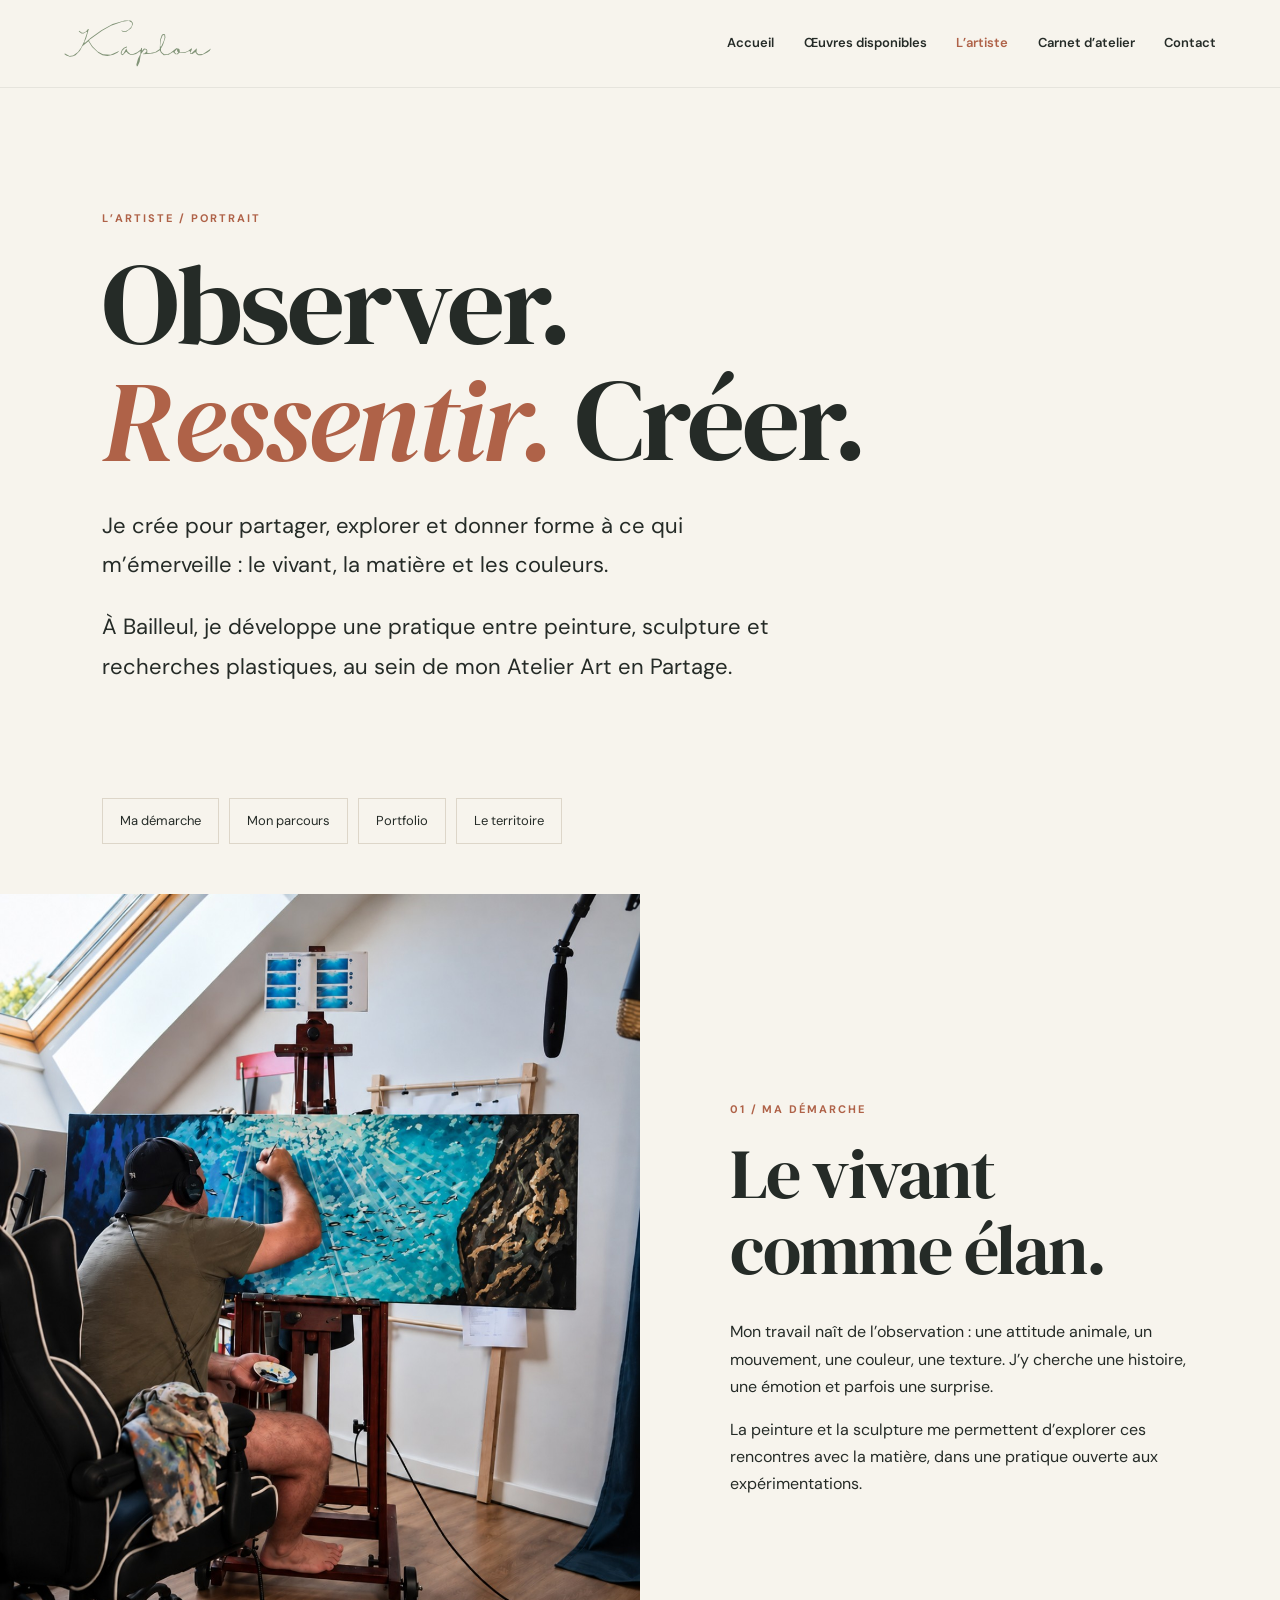
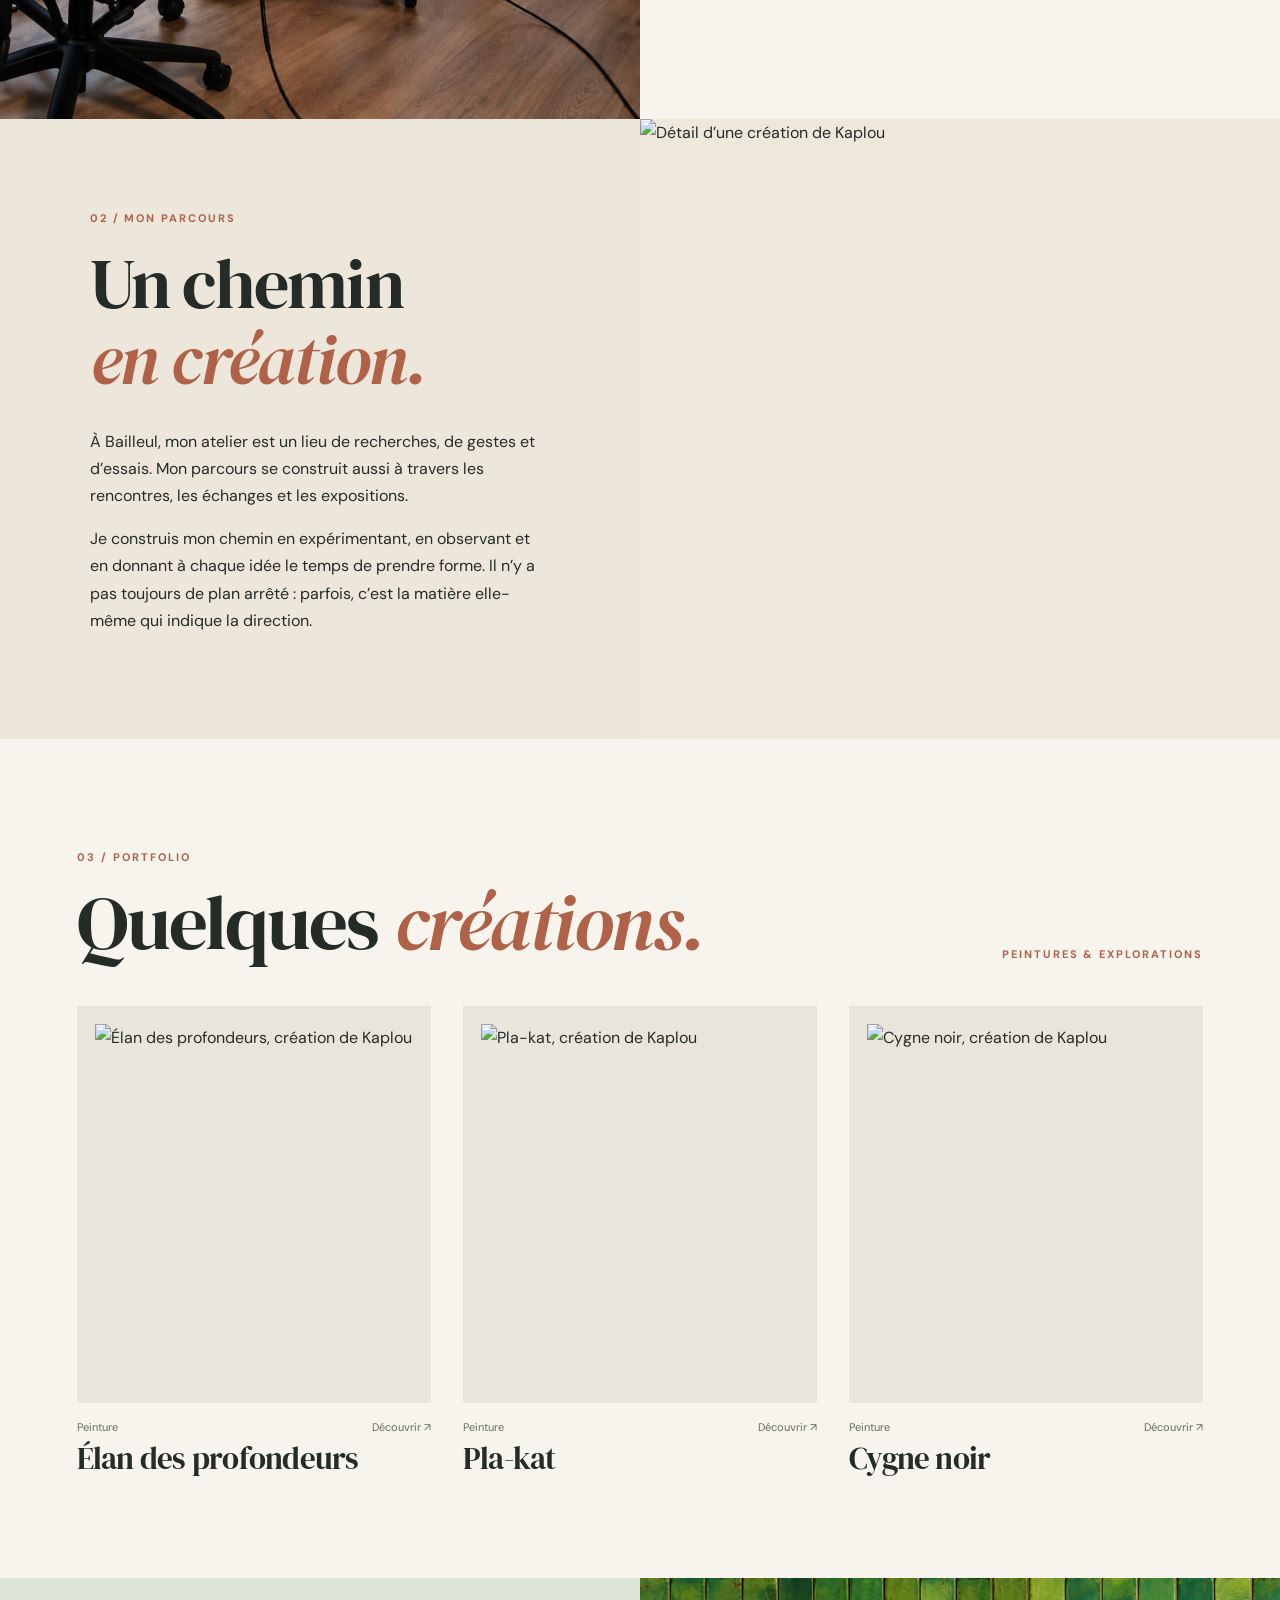
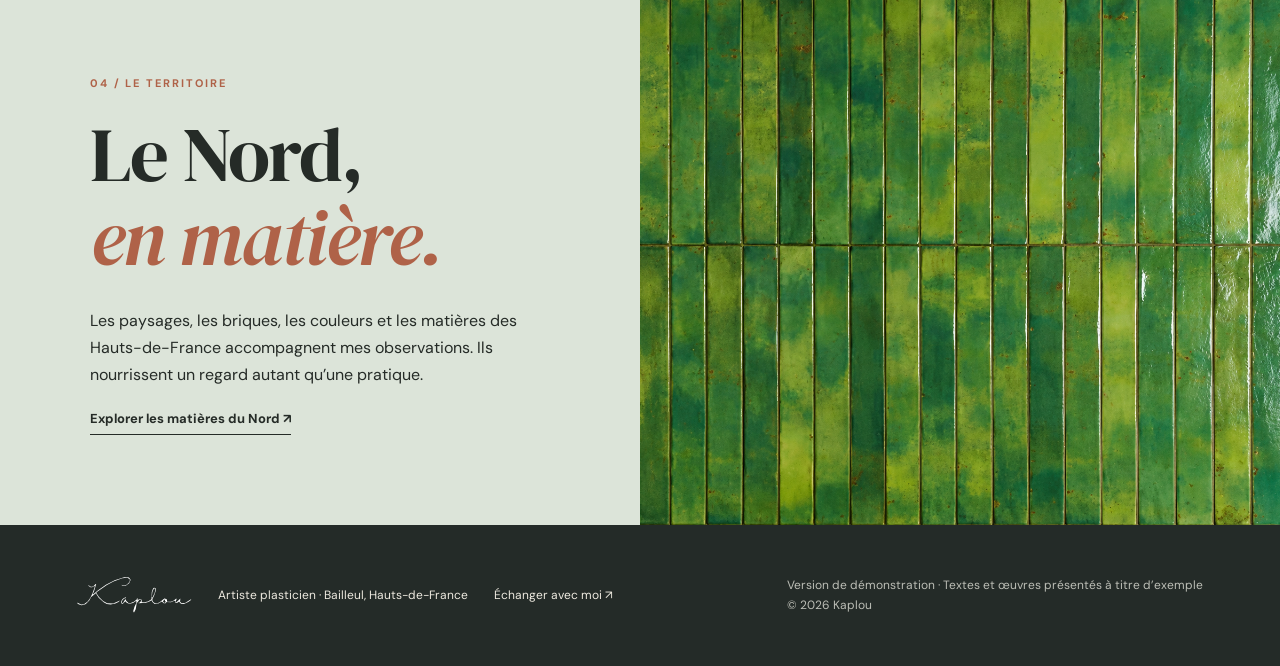
==== artiste.html @ 8a97c08f "Actualiser le site et signaler discrètement la démonstration" ====
<!doctype html><html lang="fr"><head><meta charset="utf-8"><meta name="viewport" content="width=device-width,initial-scale=1"><meta name="theme-color" content="#f7f4ed"><meta name="description" content="Peintures, sculptures et recherches artistiques de Kaplou, artiste plasticien à Bailleul."><title>L’artiste | Kaplou</title><link rel="preconnect" href="https://fonts.googleapis.com"><link rel="preconnect" href="https://fonts.gstatic.com" crossorigin><link href="https://fonts.googleapis.com/css2?family=DM+Sans:wght@400;500;600;700&family=DM+Serif+Display:ital@0;1&display=swap" rel="stylesheet"><link rel="stylesheet" href="style.css?v=20261014d"></head><body><header class="header"><a class="brand" href="index.html" aria-label="Kaplou, accueil"><img src="images/kaplou-signature.svg" alt="Kaplou"></a><button class="menu-toggle" aria-label="Ouvrir le menu" aria-controls="menu" aria-expanded="false"><span></span><span></span></button><nav class="nav" id="menu" aria-label="Navigation principale"><a  href="index.html">Accueil</a><a  href="oeuvres.html">Œuvres disponibles</a><a aria-current="page" href="artiste.html">L’artiste</a><a  href="carnet.html">Carnet d’atelier</a><a  href="index.html#contact">Contact</a></nav></header><main id="main"><section class="page-intro"><span class="overline">L’artiste / Portrait</span><h1>Observer.<br><em>Ressentir.</em> Créer.</h1><p>Je crée pour partager, explorer et donner forme à ce qui m’émerveille : le vivant, la matière et les couleurs.</p><p>À Bailleul, je développe une pratique entre peinture, sculpture et recherches plastiques, au sein de mon Atelier Art en Partage.</p></section><div class="subnav"><a href="#demarche">Ma démarche</a><a href="#parcours">Mon parcours</a><a href="#portfolio">Portfolio</a><a href="#territoire">Le territoire</a></div><section class="editorial" id="demarche"><div class="editorial-photo"><img loading="lazy" src="images/Kaplou%20Atelier%2004%20oct.%202026%2C%2009_33_46.png" alt="Kaplou à l’atelier"></div><div class="editorial-text"><span class="overline">01 / Ma démarche</span><h2>Le vivant<br>comme élan.</h2><p>Mon travail naît de l’observation : une attitude animale, un mouvement, une couleur, une texture. J’y cherche une histoire, une émotion et parfois une surprise.</p><p>La peinture et la sculpture me permettent d’explorer ces rencontres avec la matière, dans une pratique ouverte aux expérimentations.</p></div></section><section class="editorial reverse" id="parcours"><div class="editorial-photo"><img loading="lazy" src="https://raw.githubusercontent.com/kaplou/Atelier-Art-en-partage/main/images/portfolio/elan-profondeurs-detail.webp" alt="Détail d’une création de Kaplou"></div><div class="editorial-text"><span class="overline">02 / Mon parcours</span><h2>Un chemin<br><em>en création.</em></h2><p>À Bailleul, mon atelier est un lieu de recherches, de gestes et d’essais. Mon parcours se construit aussi à travers les rencontres, les échanges et les expositions.</p><p>Je construis mon chemin en expérimentant, en observant et en donnant à chaque idée le temps de prendre forme. Il n’y a pas toujours de plan arrêté : parfois, c’est la matière elle-même qui indique la direction.</p></div></section><section class="section compact" id="portfolio"><div class="section-head"><div><span class="overline">03 / Portfolio</span><h2>Quelques <em>créations.</em></h2></div><span class="overline">Peintures & explorations</span></div><div class="works-grid"><a class="work-card" href="oeuvre.html?id=elan" aria-label="Découvrir Élan des profondeurs"><div class="work-art"><img loading="lazy" src="https://raw.githubusercontent.com/kaplou/Atelier-Art-en-partage/main/images/portfolio/elan-profondeurs.webp" alt="Élan des profondeurs, création de Kaplou"></div><div class="card-meta"><span>Peinture</span><span>Découvrir ↗</span></div><h3>Élan des profondeurs</h3></a><a class="work-card" href="oeuvre.html?id=plakat" aria-label="Découvrir Pla-kat"><div class="work-art"><img loading="lazy" src="https://raw.githubusercontent.com/kaplou/Atelier-Art-en-partage/main/images/portfolio/pla-kat.webp" alt="Pla-kat, création de Kaplou"></div><div class="card-meta"><span>Peinture</span><span>Découvrir ↗</span></div><h3>Pla-kat</h3></a><a class="work-card" href="oeuvre.html?id=cygne" aria-label="Découvrir Cygne noir"><div class="work-art"><img loading="lazy" src="https://raw.githubusercontent.com/kaplou/Atelier-Art-en-partage/main/images/portfolio/cygne-noir-valide.webp" alt="Cygne noir, création de Kaplou"></div><div class="card-meta"><span>Peinture</span><span>Découvrir ↗</span></div><h3>Cygne noir</h3></a></div></section><section class="territory" id="territoire"><div><span class="overline">04 / Le territoire</span><h2>Le Nord,<br><em>en matière.</em></h2><p>Les paysages, les briques, les couleurs et les matières des Hauts-de-France accompagnent mes observations. Ils nourrissent un regard autant qu’une pratique.</p><a class="text-link" href="recherche.html?id=brique">Explorer les matières du Nord ↗</a></div><img loading="lazy" src="images/Mur%20de%20carreaux%20verts%20%C3%A9maill%C3%A9s.png" alt="Carreaux verts émaillés, texture et matière"></section></main><footer class="footer"><a href="index.html" aria-label="Retour à l’accueil"><img src="images/kaplou-signature.svg" alt="Kaplou"></a><p>Artiste plasticien · Bailleul, Hauts-de-France</p><a href="index.html#contact">Échanger avec moi ↗</a><small>Version de démonstration · Textes et œuvres présentés à titre d’exemple<br>© <span data-year></span> Kaplou</small></footer><script src="script.js?v=20261014d" defer></script></body></html>
---- style.css ----
:root{--paper:#f7f4ed;--paper2:#eee8dc;--ink:#252b27;--muted:#646d63;--sage:#849681;--brick:#af6248;--line:#ddd6c9;--dark:#242b28;--serif:'DM Serif Display',Georgia,serif;--sans:'DM Sans',Arial,sans-serif}*{box-sizing:border-box}html{scroll-behavior:smooth;scroll-padding-top:88px}body{margin:0;background:var(--paper);color:var(--ink);font:16px/1.7 var(--sans);-webkit-font-smoothing:antialiased}img{display:block;max-width:100%}a{color:inherit;text-decoration:none}button{font:inherit}button,a{-webkit-tap-highlight-color:transparent}a:focus-visible,button:focus-visible{outline:3px solid var(--brick);outline-offset:5px}h1,h2,h3,p{margin-top:0}h1,h2,h3{font-family:var(--serif);font-weight:400;line-height:1.08;letter-spacing:-.025em}h1 em,h2 em{font-weight:400;color:var(--brick)}.overline{font-size:11px;font-weight:700;letter-spacing:.18em;text-transform:uppercase;color:var(--brick)}.header{height:88px;display:flex;align-items:center;justify-content:space-between;gap:24px;padding:0 clamp(22px,5vw,88px);position:sticky;top:0;z-index:30;background:rgba(247,244,237,.96);backdrop-filter:blur(12px);border-bottom:1px solid rgba(37,43,39,.08)}.brand{display:block;flex:none}.brand img{width:148px;max-height:68px;object-fit:contain}.nav{display:flex;align-items:center;gap:clamp(16px,2.3vw,38px)}.nav a{font-size:13px;font-weight:600;position:relative}.nav a[aria-current]{color:var(--brick)}.nav a:hover{color:var(--brick)}.menu-toggle{display:none}.hero{min-height:min(730px,calc(100svh - 88px));display:grid;grid-template-columns:43% 57%;overflow:hidden}.hero-copy{padding:clamp(45px,7vw,112px) clamp(25px,5vw,85px);display:flex;flex-direction:column;justify-content:center;position:relative}.hero-copy h1{font-size:clamp(70px,7.4vw,126px);margin:22px 0 25px;line-height:.99;letter-spacing:-.06em}.hero-copy>p{max-width:440px;font-size:17px;line-height:1.85}.hero-mark{font-family:var(--serif);font-style:italic;font-size:100px;position:absolute;right:30px;bottom:-40px;color:#e5dfd3;z-index:-1}.round-link{margin-top:32px;display:flex;align-items:center;gap:18px;align-self:flex-start;font-size:13px;font-weight:700}.round-link span:last-child{display:grid;place-items:center;width:48px;height:48px;border:1px solid var(--ink);border-radius:50%;font-size:20px;transition:background .2s}.round-link:hover span:last-child{background:var(--ink);color:var(--paper)}.hero-art{position:relative;background:#e9e6de;display:flex;align-items:center;justify-content:center;overflow:hidden}.hero-art:before{content:'';position:absolute;width:60%;aspect-ratio:1;border-radius:50%;background:#cfd8cf;filter:blur(80px);opacity:.55}.hero-art img{position:relative;width:100%;height:100%;max-height:730px;object-fit:contain;padding:clamp(20px,4vw,65px);filter:drop-shadow(0 20px 22px rgba(0,0,0,.09))}.image-label{position:absolute;bottom:20px;right:25px;background:rgba(247,244,237,.86);padding:6px 13px;font-size:11px}.section{padding:clamp(70px,8vw,126px) clamp(24px,6vw,108px)}.section-head{display:flex;align-items:end;justify-content:space-between;gap:45px;margin-bottom:42px}.section-head h2{font-size:clamp(51px,6vw,92px);margin:12px 0 0}.section-head>div:last-child{max-width:350px}.section-head p{font-size:15px;color:var(--muted);margin-bottom:15px}.text-link{display:inline-block;font-size:13px;font-weight:700;border-bottom:1px solid currentColor;padding-bottom:4px}.text-link:hover{color:var(--brick)}.works-grid{display:grid;grid-template-columns:repeat(3,minmax(0,1fr));gap:clamp(16px,2.5vw,36px)}.work-card,.story-card{min-width:0}.work-art{height:clamp(260px,31vw,450px);display:grid;place-items:center;background:#eae5db;overflow:hidden}.work-art img{width:100%;height:100%;object-fit:contain;padding:18px;transition:transform .45s}.work-card:hover .work-art img,.story-card:hover .story-art img{transform:scale(1.04)}.card-meta{display:flex;justify-content:space-between;gap:8px;margin:15px 0 6px;font-size:11px;color:var(--muted)}.work-card h3{font-size:clamp(24px,2.4vw,34px);margin:0}.disclaimer{font-size:12px;color:var(--muted);margin:25px 0 0}.artist-preview{display:grid;grid-template-columns:1fr 1fr;background:var(--dark);color:#f5f0e7;min-height:530px}.artist-image{min-height:530px;overflow:hidden}.artist-image img{width:100%;height:100%;object-fit:cover}.artist-copy{padding:clamp(55px,7vw,105px) clamp(30px,7vw,112px);display:flex;flex-direction:column;align-items:flex-start;justify-content:center}.artist-copy .overline{color:#dfab91}.artist-copy h2{font-size:clamp(64px,7vw,104px);margin:16px 0 30px}.artist-copy p{font-size:16px;max-width:500px;color:#e4e2d9}.artist-copy .text-link{margin-top:23px}.text-link.light{color:#f5f0e7}.journal-preview{background:#f2eee5}.stories-grid{display:grid;grid-template-columns:repeat(3,minmax(0,1fr));gap:clamp(16px,2.5vw,34px)}.stories-grid.four{grid-template-columns:repeat(2,minmax(0,1fr));row-gap:70px}.story-art{height:clamp(200px,23vw,320px);background:#e5e1d7;overflow:hidden}.story-art img{height:100%;width:100%;object-fit:contain;padding:15px;transition:transform .45s}.story-card>.overline{display:block;margin-top:18px}.story-card h3{font-size:clamp(27px,3vw,42px);margin:10px 0}.story-card p{color:var(--muted);font-size:14px;max-width:330px;margin-bottom:12px}.contact-block{background:#dce4d9;text-align:center;padding:clamp(80px,9vw,140px) 24px}.contact-block h2{font-size:clamp(48px,6vw,90px);margin:15px 0 24px}.contact-block p{max-width:430px;margin:0 auto 28px}.button{display:inline-block;padding:13px 23px;background:var(--dark);color:white;font-size:13px;font-weight:700}.button:hover{background:var(--brick)}.footer{padding:50px clamp(24px,6vw,108px);display:flex;align-items:center;gap:26px;flex-wrap:wrap;background:var(--dark);color:#eeeae0}.footer img{width:115px;filter:brightness(0) invert(1)}.footer p,.footer a:not(:first-child),.footer small{font-size:12px;margin:0}.footer small{margin-left:auto;color:#bcbeb6}.page-intro{padding:clamp(70px,9vw,140px) clamp(24px,8vw,135px) clamp(65px,7vw,100px);max-width:1250px}.page-intro h1{font-size:clamp(65px,9vw,132px);margin:17px 0 28px;line-height:1}.page-intro p{max-width:670px;font-size:clamp(17px,2vw,22px);line-height:1.8}.inner-section{padding-top:55px}.soft-banner{padding:75px clamp(24px,8vw,135px);background:#e6e2d7}.soft-banner h2{font-size:clamp(43px,5vw,75px);margin:12px 0}.soft-banner p{max-width:680px}.subnav{display:flex;gap:10px;flex-wrap:wrap;padding:0 clamp(24px,8vw,135px) 50px}.subnav a{padding:11px 17px;border:1px solid var(--line);font-size:13px}.subnav a:hover{background:var(--ink);color:white}.editorial{display:grid;grid-template-columns:1fr 1fr;min-height:540px;scroll-margin-top:90px}.editorial.reverse .editorial-photo{order:2}.editorial-photo{min-height:440px;overflow:hidden;background:var(--paper2)}.editorial-photo img{width:100%;height:100%;object-fit:cover}.editorial-text{padding:clamp(55px,7vw,110px);display:flex;flex-direction:column;justify-content:center;align-items:flex-start}.editorial-text h2{font-size:clamp(50px,5.5vw,85px);margin:18px 0 30px}.editorial-text p{max-width:490px}.editorial.reverse{background:#ede7db}.compact{scroll-margin-top:90px}.territory{display:grid;grid-template-columns:1fr 1fr;align-items:center;background:#dce4d9;scroll-margin-top:90px}.territory>div{padding:clamp(55px,7vw,110px)}.territory h2{font-size:clamp(52px,6vw,90px);margin:18px 0 28px}.territory p{max-width:480px}.territory img{width:100%;height:100%;max-height:620px;object-fit:cover}.detail-shell{max-width:1280px;margin:auto;padding:40px clamp(24px,6vw,85px) 120px}.back-link{font-size:13px;display:inline-block;margin-bottom:40px;border-bottom:1px solid var(--ink)}.detail-grid{display:grid;grid-template-columns:1.1fr .9fr;gap:clamp(30px,6vw,90px);align-items:start}.detail-photo{background:var(--paper2);height:clamp(380px,50vw,660px);display:flex;align-items:center;justify-content:center}.detail-photo img{height:100%;width:100%;object-fit:contain;padding:24px}.detail-thumbs{display:flex;gap:12px;margin-top:14px}.detail-thumbs button{width:90px;height:90px;border:1px solid var(--line);background:#ebe5d9;cursor:pointer;padding:5px}.detail-thumbs button[aria-pressed=true]{border:2px solid var(--brick)}.detail-thumbs img{width:100%;height:100%;object-fit:contain}.detail-copy{padding-top:25px}.detail-copy h1,.research-detail h1{font-size:clamp(53px,6vw,90px);margin:15px 0 28px}.detail-copy p{font-size:17px}.detail-note{margin-top:35px;border-top:1px solid var(--line);padding-top:25px;color:var(--muted);font-size:14px}.research-detail{max-width:960px}.research-detail>p{max-width:690px;font-size:19px}.research-image{width:100%;max-height:660px;object-fit:contain;background:var(--paper2);padding:25px;margin:35px 0}.research-text{max-width:650px;margin-top:50px}.research-text h2{font-size:clamp(40px,5vw,65px)}.research-text p{color:var(--muted)}@media(max-width:900px){.header{height:74px}.brand img{width:125px}.menu-toggle{display:flex;width:45px;height:45px;flex-direction:column;justify-content:center;gap:7px;border:0;background:transparent;cursor:pointer}.menu-toggle span{height:2px;width:24px;background:var(--ink);display:block}.nav{display:none;position:absolute;left:0;right:0;top:74px;background:var(--paper);padding:18px 25px 28px;box-shadow:0 16px 30px rgba(0,0,0,.1);flex-direction:column;align-items:stretch;gap:0}.nav.open{display:flex}.nav a{padding:12px 0;border-bottom:1px solid var(--line);font-size:16px}.hero{grid-template-columns:1fr;min-height:0}.hero-copy{padding:60px 30px 40px}.hero-copy h1{font-size:clamp(65px,11vw,100px)}.hero-art{min-height:460px;height:56vw;max-height:610px}.section-head{align-items:start;flex-direction:column;gap:20px}.artist-preview{grid-template-columns:1fr}.artist-image{min-height:0;height:440px}.artist-copy{padding:65px 30px}.editorial,.territory{grid-template-columns:1fr}.editorial.reverse .editorial-photo{order:0}.editorial-photo{height:400px;min-height:0}.editorial-text,.territory>div{padding:60px 30px}.territory img{height:400px}.detail-grid{grid-template-columns:1fr}.detail-photo{height:540px}}@media(max-width:600px){body{font-size:15px}.hero-copy{padding:52px 23px 35px}.hero-copy h1{font-size:clamp(60px,15vw,88px)}.hero-art{height:390px;min-height:0}.hero-art img{padding:25px}.section{padding:65px 22px}.section-head{margin-bottom:30px}.section-head h2{font-size:clamp(50px,12vw,73px)}.works-grid{grid-template-columns:repeat(2,minmax(0,1fr));gap:15px}.work-art{height:240px}.work-art img{padding:9px}.work-card h3{font-size:23px}.card-meta{font-size:10px;flex-wrap:wrap}.stories-grid,.stories-grid.four{grid-template-columns:1fr;gap:40px}.story-art{height:285px}.artist-image{height:360px}.artist-copy h2{font-size:65px}.contact-block{padding:85px 23px}.contact-block h2{font-size:52px}.page-intro{padding:65px 23px 40px}.page-intro h1{font-size:clamp(56px,13vw,78px)}.subnav{padding:0 22px 30px}.editorial-photo{height:330px}.editorial-text{padding:55px 23px}.detail-shell{padding:30px 22px 80px}.detail-photo{height:390px}.detail-thumbs button{width:75px;height:75px}.footer{padding:40px 23px;gap:20px}.footer small{margin-left:0;width:100%}}@media(prefers-reduced-motion:reduce){html{scroll-behavior:auto}*,*:before,*:after{transition:none!important}}
/* Œuvres disponibles : invitation douce à l'adoption */
.artist-word{scroll-margin-top:110px;margin-top:32px;padding:30px 0;border-top:1px solid var(--line)}.artist-word h2{font-size:clamp(32px,4vw,52px);margin:12px 0 20px}.artist-word p{font-size:16px}.adoption-pending{margin-top:20px;padding:20px 22px;background:var(--paper2);font-size:13px!important;color:var(--muted)}.detail-story-trigger{margin-top:15px;margin-bottom:8px}.detail-note .button{color:white}

/* Parcours d'adoption : deux choix, récit en superposition */
.purchase-actions,.dialog-actions{display:flex;gap:13px;flex-wrap:wrap;align-items:center;margin-top:35px}.button-outline{background:transparent;color:var(--ink);border:1px solid var(--ink);cursor:pointer}.button-outline:hover{background:var(--paper2);color:var(--ink)}.adoption-button:disabled{opacity:.42;cursor:not-allowed;background:var(--dark)}.availability-note{font-size:12px!important;color:var(--muted);margin-top:15px}.artist-dialog{border:0;padding:0;width:min(1000px,calc(100% - 32px));max-height:min(88vh,850px);background:var(--paper);color:var(--ink);box-shadow:0 30px 90px #0004}.artist-dialog::backdrop{background:rgba(23,30,27,.72);backdrop-filter:blur(5px)}.dialog-layout{display:grid;grid-template-columns:43% 57%;min-height:480px}.dialog-image{background:var(--paper2);display:grid;place-items:center;padding:30px}.dialog-image img{max-height:70vh;object-fit:contain}.dialog-copy{padding:clamp(38px,5vw,75px);position:relative;overflow:auto}.dialog-copy h2{font-size:clamp(43px,5vw,70px);margin:18px 0 25px}.dialog-copy p{font-size:16px}.artist-note-placeholder{color:var(--muted);font-style:italic}.dialog-close{position:absolute;right:20px;top:15px;border:0;background:none;font-size:35px;cursor:pointer;line-height:1}.dialog-actions .text-link{border:0;background:none;cursor:pointer;padding:8px 0}.dialog-actions{margin-top:40px}@media(max-width:700px){.dialog-layout{grid-template-columns:1fr}.dialog-image{height:230px;padding:15px}.dialog-image img{max-height:210px}.dialog-copy{padding:35px 25px}.artist-dialog{max-height:90vh}.dialog-copy h2{font-size:45px}}

/* Présentation de démonstration fluide */
.checkout-dialog{border:0;padding:0;width:min(470px,calc(100% - 32px));background:var(--paper);color:var(--ink);box-shadow:0 30px 90px #0004}.checkout-dialog::backdrop{background:rgba(23,30,27,.72);backdrop-filter:blur(5px)}.checkout-content{padding:clamp(35px,5vw,65px);position:relative}.checkout-content h2{font-size:clamp(40px,5vw,58px);margin:15px 0 25px}.checkout-demo{font-size:13px;color:var(--muted);border-top:1px solid var(--line);padding-top:15px}.adoption-button{cursor:pointer}.artist-dialog .adoption-button{flex:none}
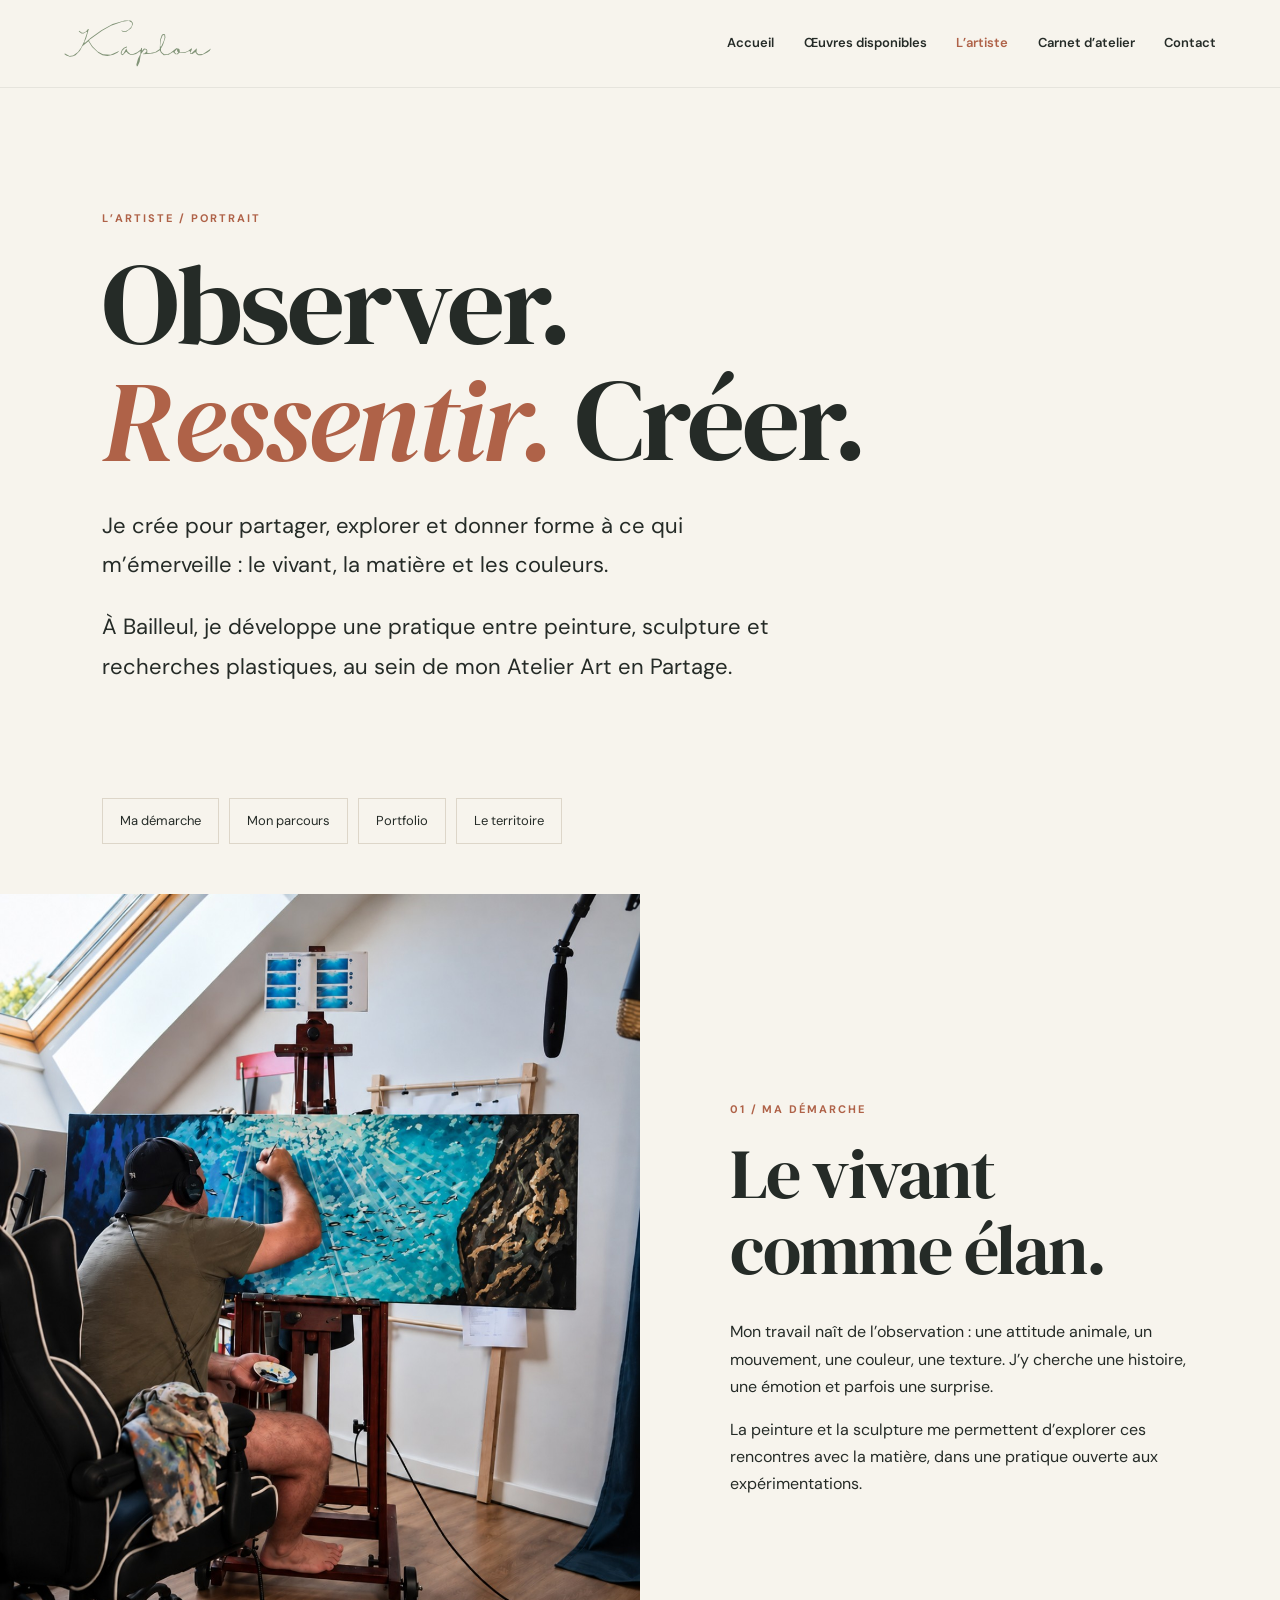
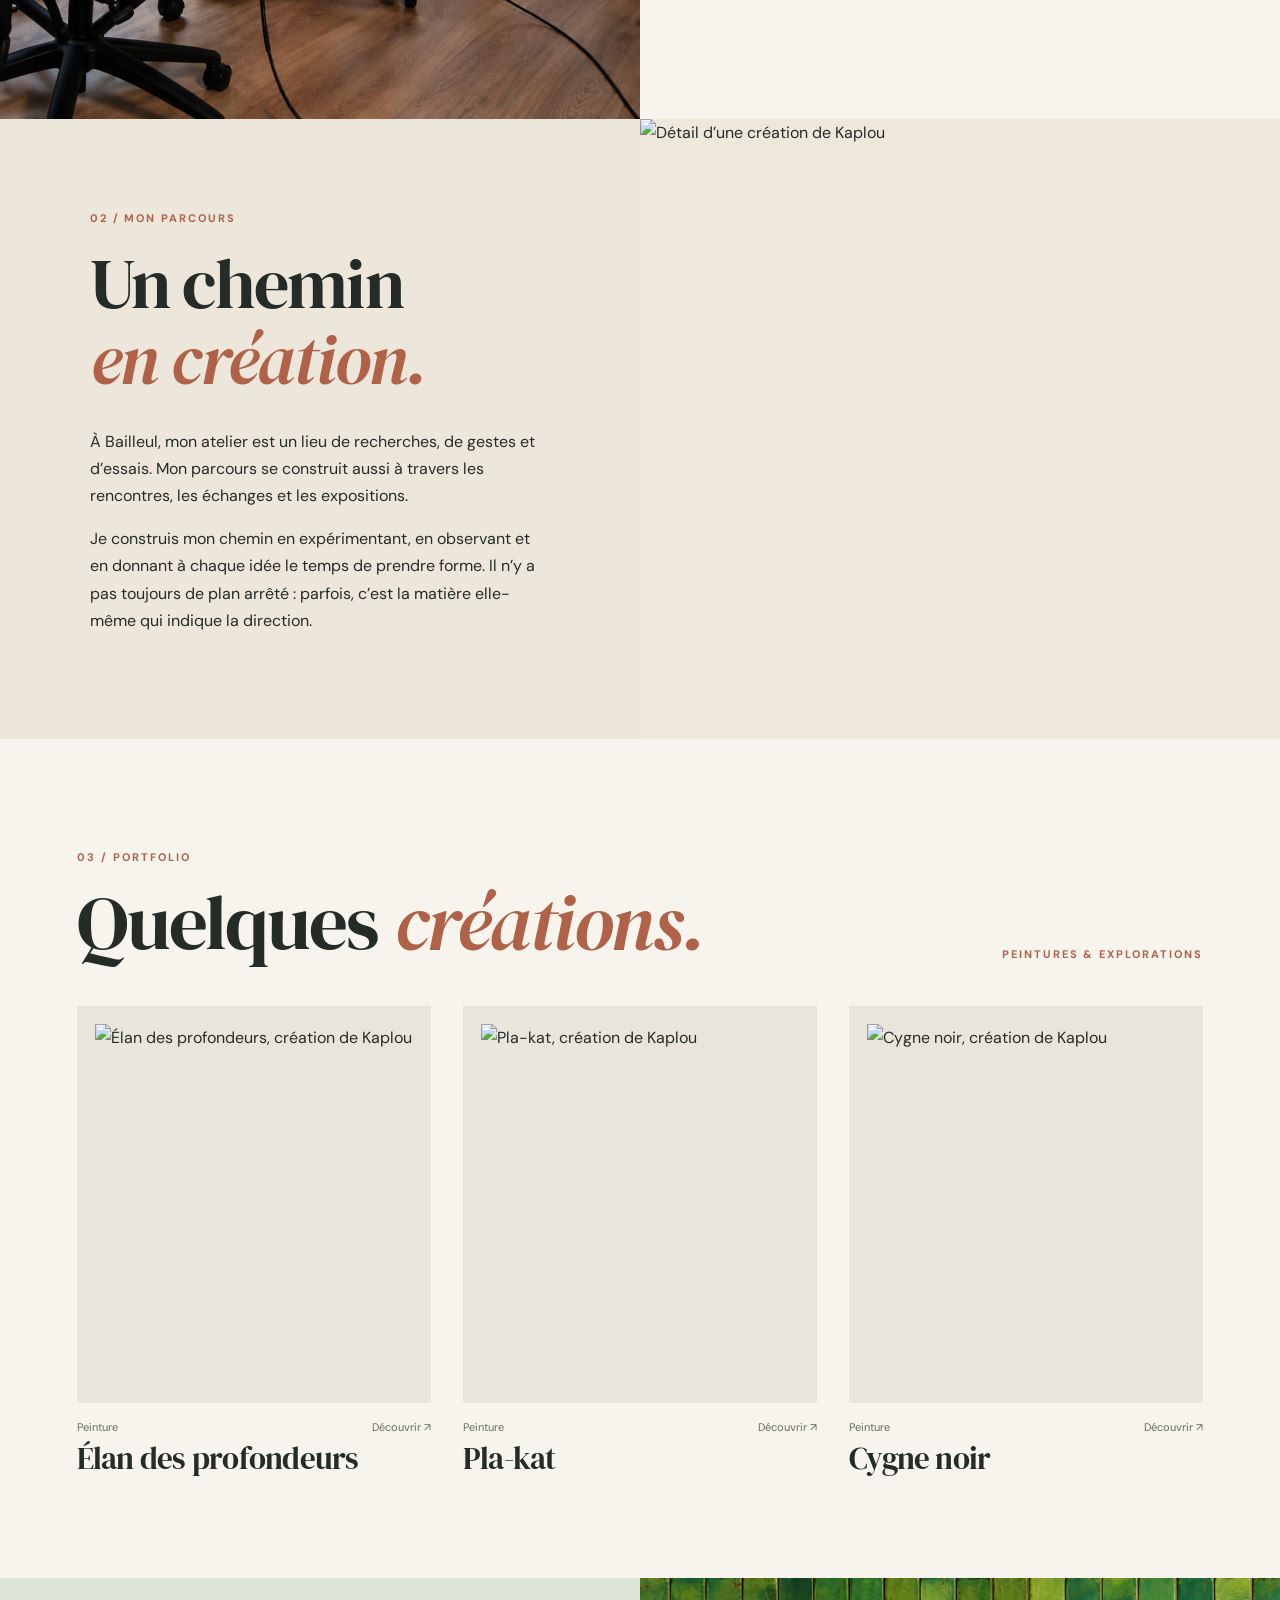
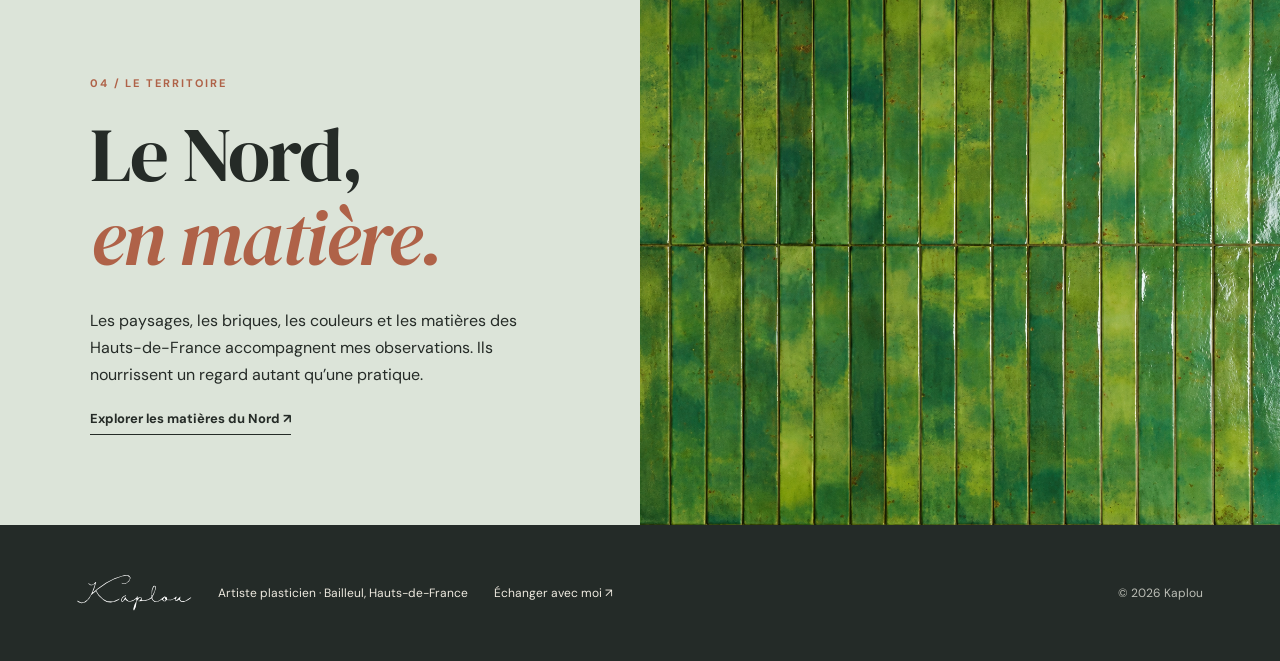
==== commit da6cd36e: "Retirer la mention de démonstration du pied de page" ====
--- a/artiste.html
+++ b/artiste.html
@@ -1 +1 @@
-<!doctype html><html lang="fr"><head><meta charset="utf-8"><meta name="viewport" content="width=device-width,initial-scale=1"><meta name="theme-color" content="#f7f4ed"><meta name="description" content="Peintures, sculptures et recherches artistiques de Kaplou, artiste plasticien à Bailleul."><title>L’artiste | Kaplou</title><link rel="preconnect" href="https://fonts.googleapis.com"><link rel="preconnect" href="https://fonts.gstatic.com" crossorigin><link href="https://fonts.googleapis.com/css2?family=DM+Sans:wght@400;500;600;700&family=DM+Serif+Display:ital@0;1&display=swap" rel="stylesheet"><link rel="stylesheet" href="style.css?v=20261014d"></head><body><header class="header"><a class="brand" href="index.html" aria-label="Kaplou, accueil"><img src="images/kaplou-signature.svg" alt="Kaplou"></a><button class="menu-toggle" aria-label="Ouvrir le menu" aria-controls="menu" aria-expanded="false"><span></span><span></span></button><nav class="nav" id="menu" aria-label="Navigation principale"><a  href="index.html">Accueil</a><a  href="oeuvres.html">Œuvres disponibles</a><a aria-current="page" href="artiste.html">L’artiste</a><a  href="carnet.html">Carnet d’atelier</a><a  href="index.html#contact">Contact</a></nav></header><main id="main"><section class="page-intro"><span class="overline">L’artiste / Portrait</span><h1>Observer.<br><em>Ressentir.</em> Créer.</h1><p>Je crée pour partager, explorer et donner forme à ce qui m’émerveille : le vivant, la matière et les couleurs.</p><p>À Bailleul, je développe une pratique entre peinture, sculpture et recherches plastiques, au sein de mon Atelier Art en Partage.</p></section><div class="subnav"><a href="#demarche">Ma démarche</a><a href="#parcours">Mon parcours</a><a href="#portfolio">Portfolio</a><a href="#territoire">Le territoire</a></div><section class="editorial" id="demarche"><div class="editorial-photo"><img loading="lazy" src="images/Kaplou%20Atelier%2004%20oct.%202026%2C%2009_33_46.png" alt="Kaplou à l’atelier"></div><div class="editorial-text"><span class="overline">01 / Ma démarche</span><h2>Le vivant<br>comme élan.</h2><p>Mon travail naît de l’observation : une attitude animale, un mouvement, une couleur, une texture. J’y cherche une histoire, une émotion et parfois une surprise.</p><p>La peinture et la sculpture me permettent d’explorer ces rencontres avec la matière, dans une pratique ouverte aux expérimentations.</p></div></section><section class="editorial reverse" id="parcours"><div class="editorial-photo"><img loading="lazy" src="https://raw.githubusercontent.com/kaplou/Atelier-Art-en-partage/main/images/portfolio/elan-profondeurs-detail.webp" alt="Détail d’une création de Kaplou"></div><div class="editorial-text"><span class="overline">02 / Mon parcours</span><h2>Un chemin<br><em>en création.</em></h2><p>À Bailleul, mon atelier est un lieu de recherches, de gestes et d’essais. Mon parcours se construit aussi à travers les rencontres, les échanges et les expositions.</p><p>Je construis mon chemin en expérimentant, en observant et en donnant à chaque idée le temps de prendre forme. Il n’y a pas toujours de plan arrêté : parfois, c’est la matière elle-même qui indique la direction.</p></div></section><section class="section compact" id="portfolio"><div class="section-head"><div><span class="overline">03 / Portfolio</span><h2>Quelques <em>créations.</em></h2></div><span class="overline">Peintures & explorations</span></div><div class="works-grid"><a class="work-card" href="oeuvre.html?id=elan" aria-label="Découvrir Élan des profondeurs"><div class="work-art"><img loading="lazy" src="https://raw.githubusercontent.com/kaplou/Atelier-Art-en-partage/main/images/portfolio/elan-profondeurs.webp" alt="Élan des profondeurs, création de Kaplou"></div><div class="card-meta"><span>Peinture</span><span>Découvrir ↗</span></div><h3>Élan des profondeurs</h3></a><a class="work-card" href="oeuvre.html?id=plakat" aria-label="Découvrir Pla-kat"><div class="work-art"><img loading="lazy" src="https://raw.githubusercontent.com/kaplou/Atelier-Art-en-partage/main/images/portfolio/pla-kat.webp" alt="Pla-kat, création de Kaplou"></div><div class="card-meta"><span>Peinture</span><span>Découvrir ↗</span></div><h3>Pla-kat</h3></a><a class="work-card" href="oeuvre.html?id=cygne" aria-label="Découvrir Cygne noir"><div class="work-art"><img loading="lazy" src="https://raw.githubusercontent.com/kaplou/Atelier-Art-en-partage/main/images/portfolio/cygne-noir-valide.webp" alt="Cygne noir, création de Kaplou"></div><div class="card-meta"><span>Peinture</span><span>Découvrir ↗</span></div><h3>Cygne noir</h3></a></div></section><section class="territory" id="territoire"><div><span class="overline">04 / Le territoire</span><h2>Le Nord,<br><em>en matière.</em></h2><p>Les paysages, les briques, les couleurs et les matières des Hauts-de-France accompagnent mes observations. Ils nourrissent un regard autant qu’une pratique.</p><a class="text-link" href="recherche.html?id=brique">Explorer les matières du Nord ↗</a></div><img loading="lazy" src="images/Mur%20de%20carreaux%20verts%20%C3%A9maill%C3%A9s.png" alt="Carreaux verts émaillés, texture et matière"></section></main><footer class="footer"><a href="index.html" aria-label="Retour à l’accueil"><img src="images/kaplou-signature.svg" alt="Kaplou"></a><p>Artiste plasticien · Bailleul, Hauts-de-France</p><a href="index.html#contact">Échanger avec moi ↗</a><small>Version de démonstration · Textes et œuvres présentés à titre d’exemple<br>© <span data-year></span> Kaplou</small></footer><script src="script.js?v=20261014d" defer></script></body></html>+<!doctype html><html lang="fr"><head><meta charset="utf-8"><meta name="viewport" content="width=device-width,initial-scale=1"><meta name="theme-color" content="#f7f4ed"><meta name="description" content="Peintures, sculptures et recherches artistiques de Kaplou, artiste plasticien à Bailleul."><title>L’artiste | Kaplou</title><link rel="preconnect" href="https://fonts.googleapis.com"><link rel="preconnect" href="https://fonts.gstatic.com" crossorigin><link href="https://fonts.googleapis.com/css2?family=DM+Sans:wght@400;500;600;700&family=DM+Serif+Display:ital@0;1&display=swap" rel="stylesheet"><link rel="stylesheet" href="style.css?v=20261014d"></head><body><header class="header"><a class="brand" href="index.html" aria-label="Kaplou, accueil"><img src="images/kaplou-signature.svg" alt="Kaplou"></a><button class="menu-toggle" aria-label="Ouvrir le menu" aria-controls="menu" aria-expanded="false"><span></span><span></span></button><nav class="nav" id="menu" aria-label="Navigation principale"><a  href="index.html">Accueil</a><a  href="oeuvres.html">Œuvres disponibles</a><a aria-current="page" href="artiste.html">L’artiste</a><a  href="carnet.html">Carnet d’atelier</a><a  href="index.html#contact">Contact</a></nav></header><main id="main"><section class="page-intro"><span class="overline">L’artiste / Portrait</span><h1>Observer.<br><em>Ressentir.</em> Créer.</h1><p>Je crée pour partager, explorer et donner forme à ce qui m’émerveille : le vivant, la matière et les couleurs.</p><p>À Bailleul, je développe une pratique entre peinture, sculpture et recherches plastiques, au sein de mon Atelier Art en Partage.</p></section><div class="subnav"><a href="#demarche">Ma démarche</a><a href="#parcours">Mon parcours</a><a href="#portfolio">Portfolio</a><a href="#territoire">Le territoire</a></div><section class="editorial" id="demarche"><div class="editorial-photo"><img loading="lazy" src="images/Kaplou%20Atelier%2004%20oct.%202026%2C%2009_33_46.png" alt="Kaplou à l’atelier"></div><div class="editorial-text"><span class="overline">01 / Ma démarche</span><h2>Le vivant<br>comme élan.</h2><p>Mon travail naît de l’observation : une attitude animale, un mouvement, une couleur, une texture. J’y cherche une histoire, une émotion et parfois une surprise.</p><p>La peinture et la sculpture me permettent d’explorer ces rencontres avec la matière, dans une pratique ouverte aux expérimentations.</p></div></section><section class="editorial reverse" id="parcours"><div class="editorial-photo"><img loading="lazy" src="https://raw.githubusercontent.com/kaplou/Atelier-Art-en-partage/main/images/portfolio/elan-profondeurs-detail.webp" alt="Détail d’une création de Kaplou"></div><div class="editorial-text"><span class="overline">02 / Mon parcours</span><h2>Un chemin<br><em>en création.</em></h2><p>À Bailleul, mon atelier est un lieu de recherches, de gestes et d’essais. Mon parcours se construit aussi à travers les rencontres, les échanges et les expositions.</p><p>Je construis mon chemin en expérimentant, en observant et en donnant à chaque idée le temps de prendre forme. Il n’y a pas toujours de plan arrêté : parfois, c’est la matière elle-même qui indique la direction.</p></div></section><section class="section compact" id="portfolio"><div class="section-head"><div><span class="overline">03 / Portfolio</span><h2>Quelques <em>créations.</em></h2></div><span class="overline">Peintures & explorations</span></div><div class="works-grid"><a class="work-card" href="oeuvre.html?id=elan" aria-label="Découvrir Élan des profondeurs"><div class="work-art"><img loading="lazy" src="https://raw.githubusercontent.com/kaplou/Atelier-Art-en-partage/main/images/portfolio/elan-profondeurs.webp" alt="Élan des profondeurs, création de Kaplou"></div><div class="card-meta"><span>Peinture</span><span>Découvrir ↗</span></div><h3>Élan des profondeurs</h3></a><a class="work-card" href="oeuvre.html?id=plakat" aria-label="Découvrir Pla-kat"><div class="work-art"><img loading="lazy" src="https://raw.githubusercontent.com/kaplou/Atelier-Art-en-partage/main/images/portfolio/pla-kat.webp" alt="Pla-kat, création de Kaplou"></div><div class="card-meta"><span>Peinture</span><span>Découvrir ↗</span></div><h3>Pla-kat</h3></a><a class="work-card" href="oeuvre.html?id=cygne" aria-label="Découvrir Cygne noir"><div class="work-art"><img loading="lazy" src="https://raw.githubusercontent.com/kaplou/Atelier-Art-en-partage/main/images/portfolio/cygne-noir-valide.webp" alt="Cygne noir, création de Kaplou"></div><div class="card-meta"><span>Peinture</span><span>Découvrir ↗</span></div><h3>Cygne noir</h3></a></div></section><section class="territory" id="territoire"><div><span class="overline">04 / Le territoire</span><h2>Le Nord,<br><em>en matière.</em></h2><p>Les paysages, les briques, les couleurs et les matières des Hauts-de-France accompagnent mes observations. Ils nourrissent un regard autant qu’une pratique.</p><a class="text-link" href="recherche.html?id=brique">Explorer les matières du Nord ↗</a></div><img loading="lazy" src="images/Mur%20de%20carreaux%20verts%20%C3%A9maill%C3%A9s.png" alt="Carreaux verts émaillés, texture et matière"></section></main><footer class="footer"><a href="index.html" aria-label="Retour à l’accueil"><img src="images/kaplou-signature.svg" alt="Kaplou"></a><p>Artiste plasticien · Bailleul, Hauts-de-France</p><a href="index.html#contact">Échanger avec moi ↗</a><small>© <span data-year></span> Kaplou</small></footer><script src="script.js?v=20261014d" defer></script></body></html>
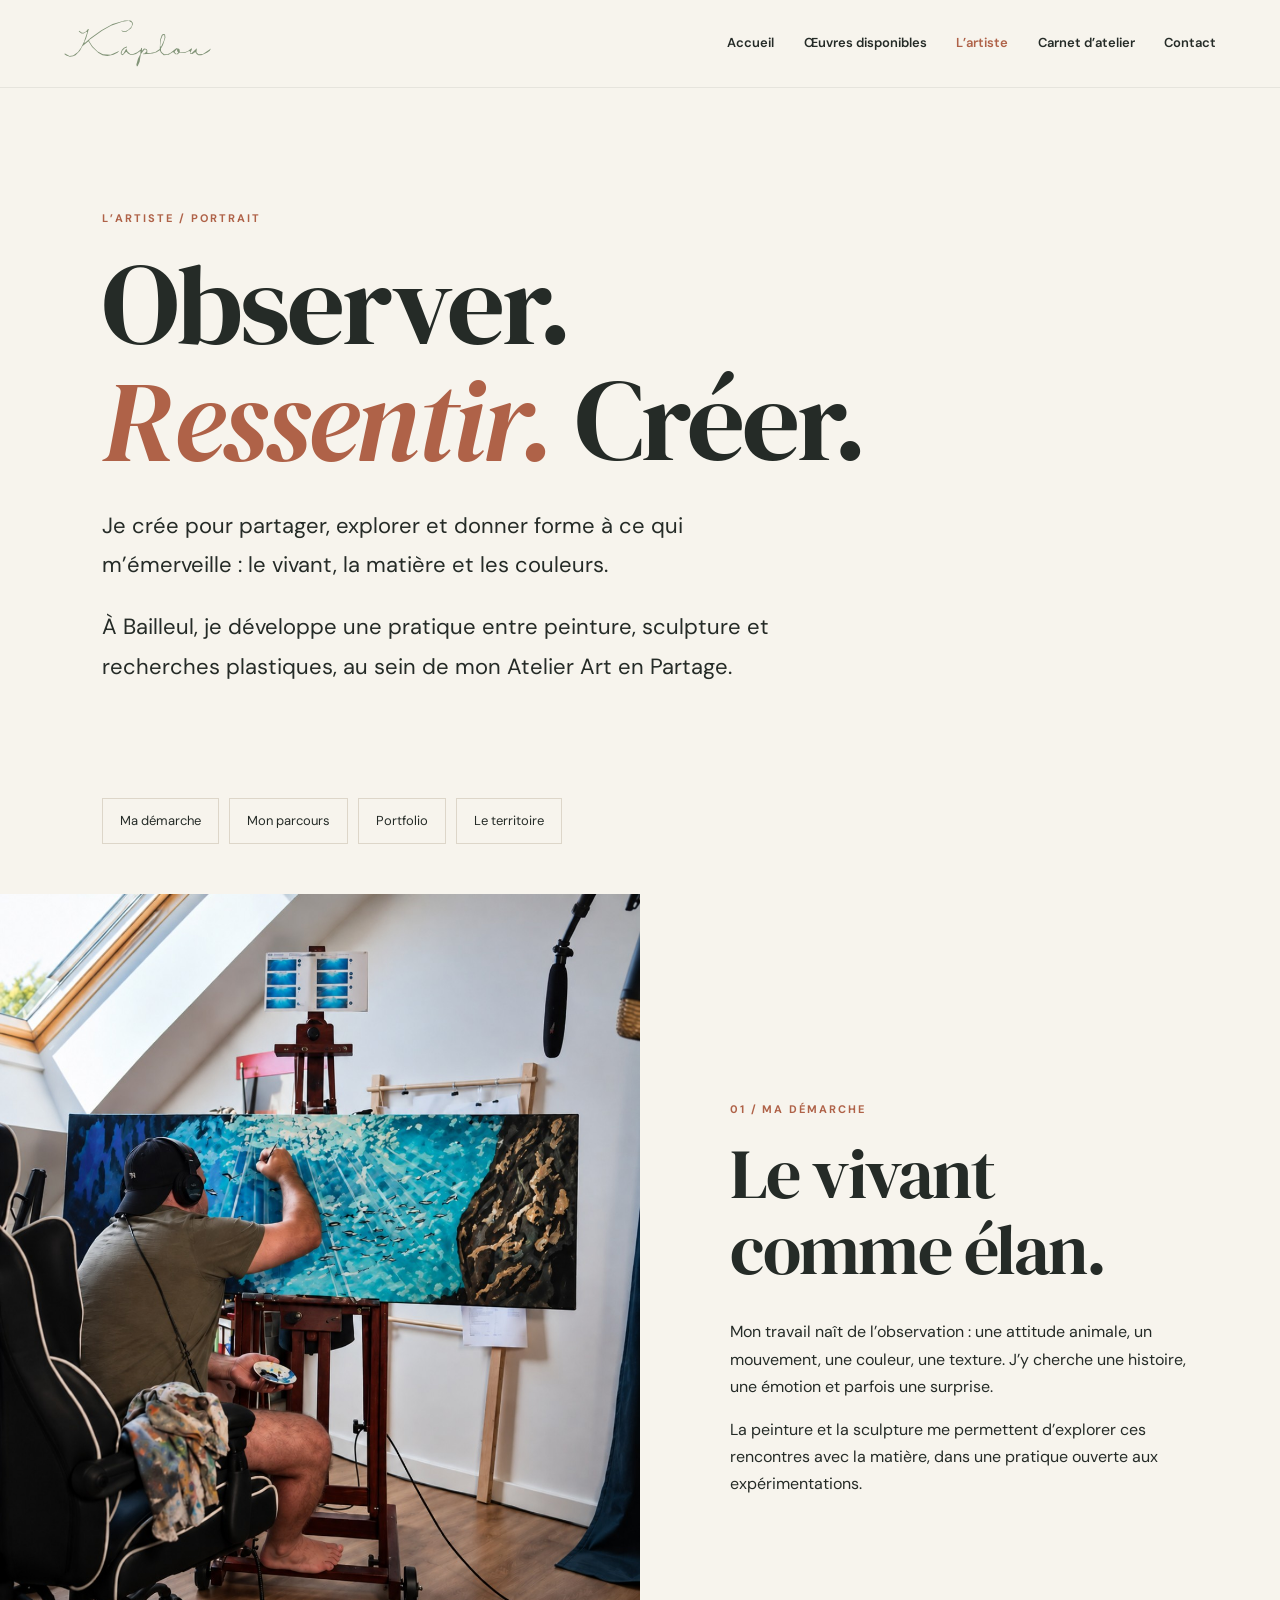
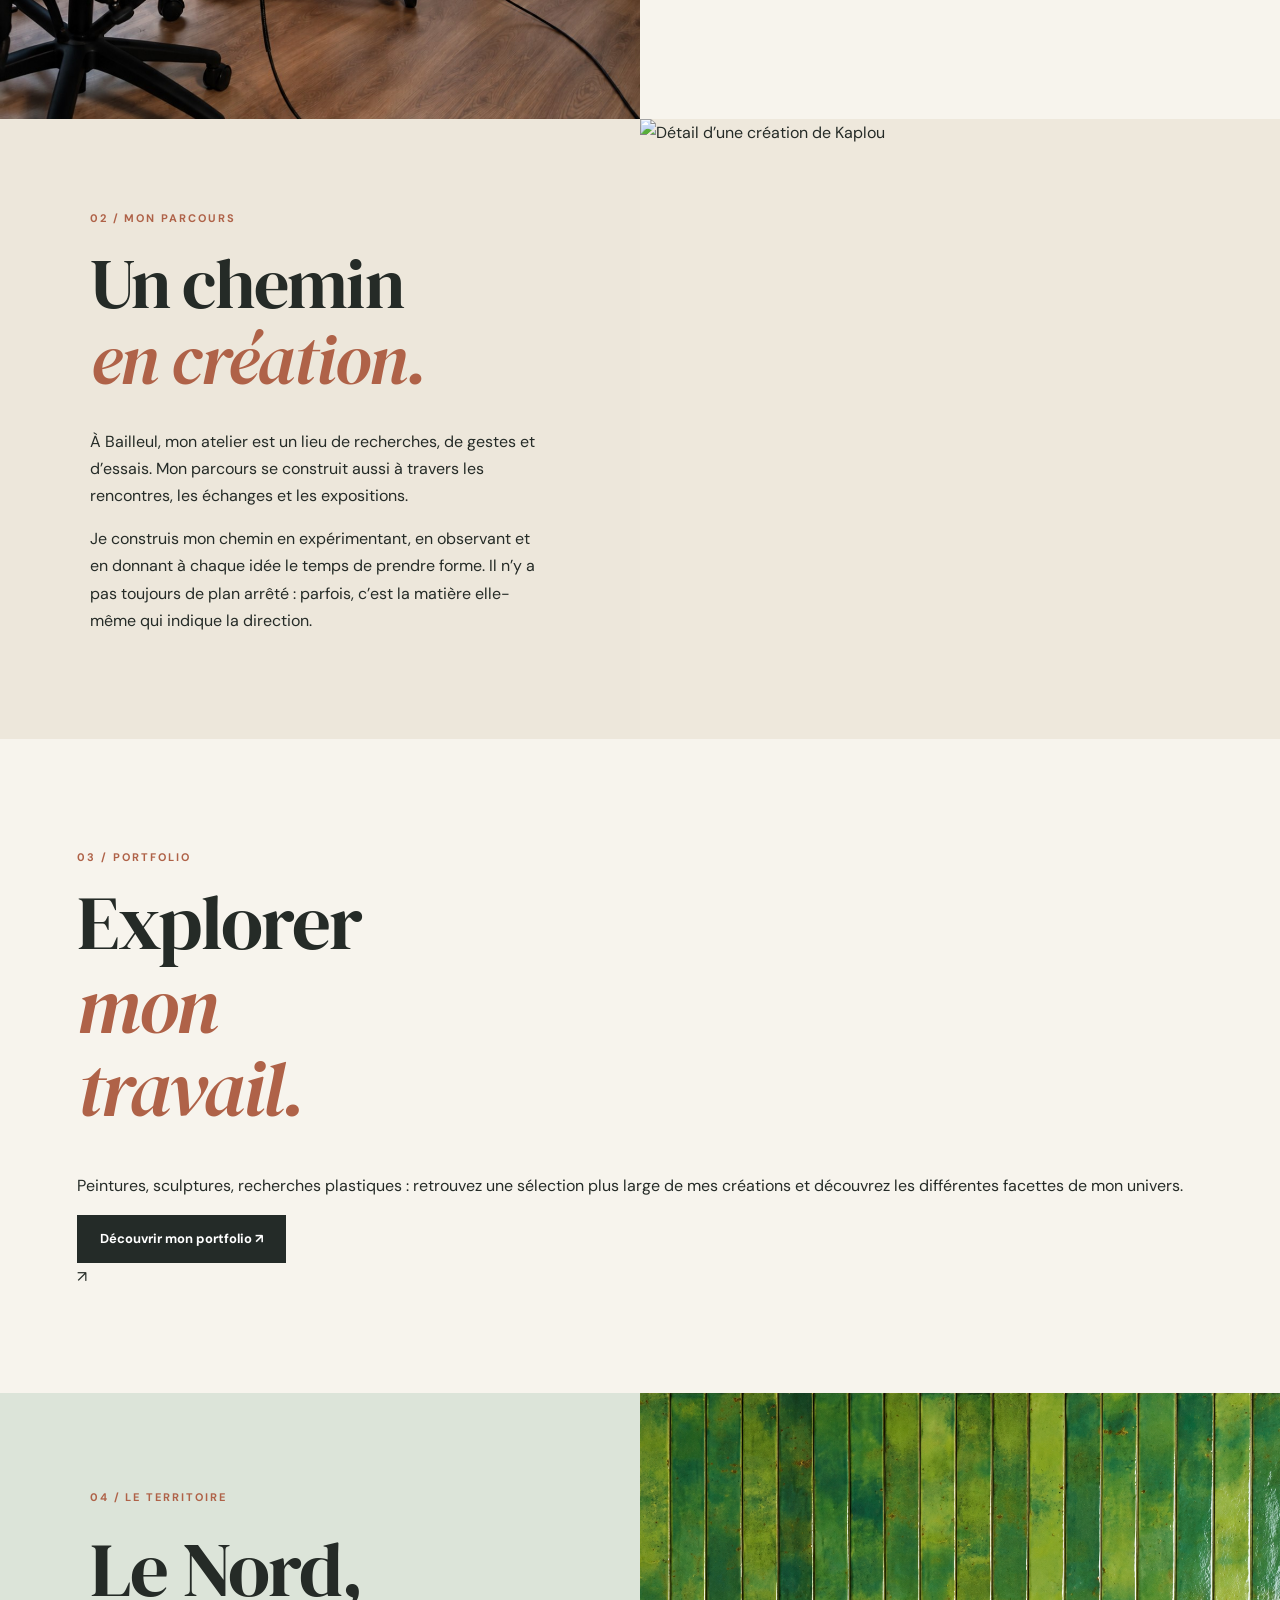
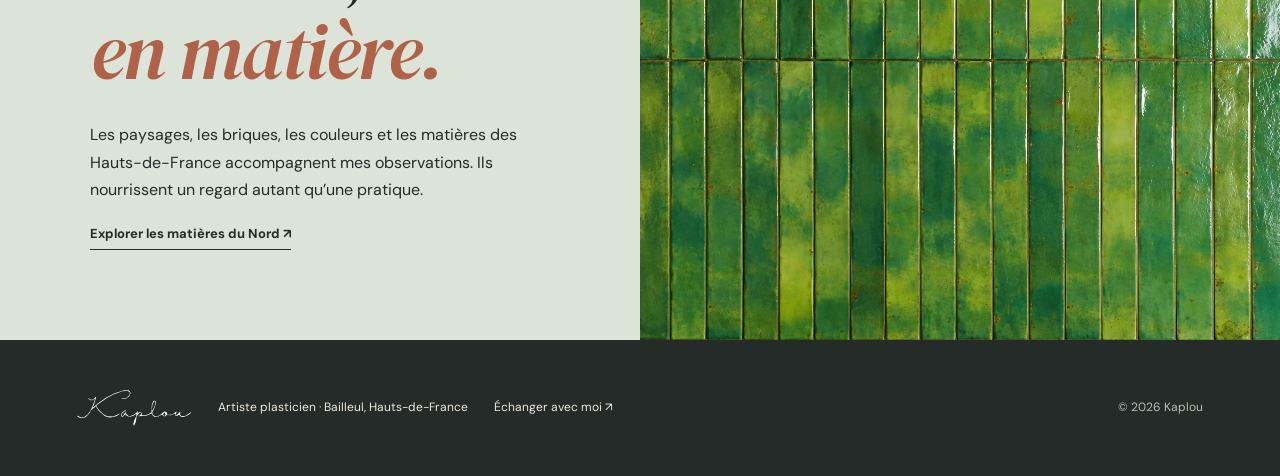
==== commit ff969d86: "Remplacer la galerie artiste par un lien vers le portfolio indépendant" ====
--- a/artiste.html
+++ b/artiste.html
@@ -1 +1 @@
-<!doctype html><html lang="fr"><head><meta charset="utf-8"><meta name="viewport" content="width=device-width,initial-scale=1"><meta name="theme-color" content="#f7f4ed"><meta name="description" content="Peintures, sculptures et recherches artistiques de Kaplou, artiste plasticien à Bailleul."><title>L’artiste | Kaplou</title><link rel="preconnect" href="https://fonts.googleapis.com"><link rel="preconnect" href="https://fonts.gstatic.com" crossorigin><link href="https://fonts.googleapis.com/css2?family=DM+Sans:wght@400;500;600;700&family=DM+Serif+Display:ital@0;1&display=swap" rel="stylesheet"><link rel="stylesheet" href="style.css?v=20261014d"></head><body><header class="header"><a class="brand" href="index.html" aria-label="Kaplou, accueil"><img src="images/kaplou-signature.svg" alt="Kaplou"></a><button class="menu-toggle" aria-label="Ouvrir le menu" aria-controls="menu" aria-expanded="false"><span></span><span></span></button><nav class="nav" id="menu" aria-label="Navigation principale"><a  href="index.html">Accueil</a><a  href="oeuvres.html">Œuvres disponibles</a><a aria-current="page" href="artiste.html">L’artiste</a><a  href="carnet.html">Carnet d’atelier</a><a  href="index.html#contact">Contact</a></nav></header><main id="main"><section class="page-intro"><span class="overline">L’artiste / Portrait</span><h1>Observer.<br><em>Ressentir.</em> Créer.</h1><p>Je crée pour partager, explorer et donner forme à ce qui m’émerveille : le vivant, la matière et les couleurs.</p><p>À Bailleul, je développe une pratique entre peinture, sculpture et recherches plastiques, au sein de mon Atelier Art en Partage.</p></section><div class="subnav"><a href="#demarche">Ma démarche</a><a href="#parcours">Mon parcours</a><a href="#portfolio">Portfolio</a><a href="#territoire">Le territoire</a></div><section class="editorial" id="demarche"><div class="editorial-photo"><img loading="lazy" src="images/Kaplou%20Atelier%2004%20oct.%202026%2C%2009_33_46.png" alt="Kaplou à l’atelier"></div><div class="editorial-text"><span class="overline">01 / Ma démarche</span><h2>Le vivant<br>comme élan.</h2><p>Mon travail naît de l’observation : une attitude animale, un mouvement, une couleur, une texture. J’y cherche une histoire, une émotion et parfois une surprise.</p><p>La peinture et la sculpture me permettent d’explorer ces rencontres avec la matière, dans une pratique ouverte aux expérimentations.</p></div></section><section class="editorial reverse" id="parcours"><div class="editorial-photo"><img loading="lazy" src="https://raw.githubusercontent.com/kaplou/Atelier-Art-en-partage/main/images/portfolio/elan-profondeurs-detail.webp" alt="Détail d’une création de Kaplou"></div><div class="editorial-text"><span class="overline">02 / Mon parcours</span><h2>Un chemin<br><em>en création.</em></h2><p>À Bailleul, mon atelier est un lieu de recherches, de gestes et d’essais. Mon parcours se construit aussi à travers les rencontres, les échanges et les expositions.</p><p>Je construis mon chemin en expérimentant, en observant et en donnant à chaque idée le temps de prendre forme. Il n’y a pas toujours de plan arrêté : parfois, c’est la matière elle-même qui indique la direction.</p></div></section><section class="section compact" id="portfolio"><div class="section-head"><div><span class="overline">03 / Portfolio</span><h2>Quelques <em>créations.</em></h2></div><span class="overline">Peintures & explorations</span></div><div class="works-grid"><a class="work-card" href="oeuvre.html?id=elan" aria-label="Découvrir Élan des profondeurs"><div class="work-art"><img loading="lazy" src="https://raw.githubusercontent.com/kaplou/Atelier-Art-en-partage/main/images/portfolio/elan-profondeurs.webp" alt="Élan des profondeurs, création de Kaplou"></div><div class="card-meta"><span>Peinture</span><span>Découvrir ↗</span></div><h3>Élan des profondeurs</h3></a><a class="work-card" href="oeuvre.html?id=plakat" aria-label="Découvrir Pla-kat"><div class="work-art"><img loading="lazy" src="https://raw.githubusercontent.com/kaplou/Atelier-Art-en-partage/main/images/portfolio/pla-kat.webp" alt="Pla-kat, création de Kaplou"></div><div class="card-meta"><span>Peinture</span><span>Découvrir ↗</span></div><h3>Pla-kat</h3></a><a class="work-card" href="oeuvre.html?id=cygne" aria-label="Découvrir Cygne noir"><div class="work-art"><img loading="lazy" src="https://raw.githubusercontent.com/kaplou/Atelier-Art-en-partage/main/images/portfolio/cygne-noir-valide.webp" alt="Cygne noir, création de Kaplou"></div><div class="card-meta"><span>Peinture</span><span>Découvrir ↗</span></div><h3>Cygne noir</h3></a></div></section><section class="territory" id="territoire"><div><span class="overline">04 / Le territoire</span><h2>Le Nord,<br><em>en matière.</em></h2><p>Les paysages, les briques, les couleurs et les matières des Hauts-de-France accompagnent mes observations. Ils nourrissent un regard autant qu’une pratique.</p><a class="text-link" href="recherche.html?id=brique">Explorer les matières du Nord ↗</a></div><img loading="lazy" src="images/Mur%20de%20carreaux%20verts%20%C3%A9maill%C3%A9s.png" alt="Carreaux verts émaillés, texture et matière"></section></main><footer class="footer"><a href="index.html" aria-label="Retour à l’accueil"><img src="images/kaplou-signature.svg" alt="Kaplou"></a><p>Artiste plasticien · Bailleul, Hauts-de-France</p><a href="index.html#contact">Échanger avec moi ↗</a><small>© <span data-year></span> Kaplou</small></footer><script src="script.js?v=20261014d" defer></script></body></html>+<!doctype html><html lang="fr"><head><meta charset="utf-8"><meta name="viewport" content="width=device-width,initial-scale=1"><meta name="theme-color" content="#f7f4ed"><meta name="description" content="Peintures, sculptures et recherches artistiques de Kaplou, artiste plasticien à Bailleul."><title>L’artiste | Kaplou</title><link rel="preconnect" href="https://fonts.googleapis.com"><link rel="preconnect" href="https://fonts.gstatic.com" crossorigin><link href="https://fonts.googleapis.com/css2?family=DM+Sans:wght@400;500;600;700&family=DM+Serif+Display:ital@0;1&display=swap" rel="stylesheet"><link rel="stylesheet" href="style.css?v=20261014d"></head><body><header class="header"><a class="brand" href="index.html" aria-label="Kaplou, accueil"><img src="images/kaplou-signature.svg" alt="Kaplou"></a><button class="menu-toggle" aria-label="Ouvrir le menu" aria-controls="menu" aria-expanded="false"><span></span><span></span></button><nav class="nav" id="menu" aria-label="Navigation principale"><a  href="index.html">Accueil</a><a  href="oeuvres.html">Œuvres disponibles</a><a aria-current="page" href="artiste.html">L’artiste</a><a  href="carnet.html">Carnet d’atelier</a><a  href="index.html#contact">Contact</a></nav></header><main id="main"><section class="page-intro"><span class="overline">L’artiste / Portrait</span><h1>Observer.<br><em>Ressentir.</em> Créer.</h1><p>Je crée pour partager, explorer et donner forme à ce qui m’émerveille : le vivant, la matière et les couleurs.</p><p>À Bailleul, je développe une pratique entre peinture, sculpture et recherches plastiques, au sein de mon Atelier Art en Partage.</p></section><div class="subnav"><a href="#demarche">Ma démarche</a><a href="#parcours">Mon parcours</a><a href="#portfolio">Portfolio</a><a href="#territoire">Le territoire</a></div><section class="editorial" id="demarche"><div class="editorial-photo"><img loading="lazy" src="images/Kaplou%20Atelier%2004%20oct.%202026%2C%2009_33_46.png" alt="Kaplou à l’atelier"></div><div class="editorial-text"><span class="overline">01 / Ma démarche</span><h2>Le vivant<br>comme élan.</h2><p>Mon travail naît de l’observation : une attitude animale, un mouvement, une couleur, une texture. J’y cherche une histoire, une émotion et parfois une surprise.</p><p>La peinture et la sculpture me permettent d’explorer ces rencontres avec la matière, dans une pratique ouverte aux expérimentations.</p></div></section><section class="editorial reverse" id="parcours"><div class="editorial-photo"><img loading="lazy" src="https://raw.githubusercontent.com/kaplou/Atelier-Art-en-partage/main/images/portfolio/elan-profondeurs-detail.webp" alt="Détail d’une création de Kaplou"></div><div class="editorial-text"><span class="overline">02 / Mon parcours</span><h2>Un chemin<br><em>en création.</em></h2><p>À Bailleul, mon atelier est un lieu de recherches, de gestes et d’essais. Mon parcours se construit aussi à travers les rencontres, les échanges et les expositions.</p><p>Je construis mon chemin en expérimentant, en observant et en donnant à chaque idée le temps de prendre forme. Il n’y a pas toujours de plan arrêté : parfois, c’est la matière elle-même qui indique la direction.</p></div></section><section class="section compact" id="portfolio"><div class="section-head"><div><span class="overline">03 / Portfolio</span><h2>Explorer <em>mon travail.</em></h2></div></div><div class="portfolio-external"><div><p>Peintures, sculptures, recherches plastiques : retrouvez une sélection plus large de mes créations et découvrez les différentes facettes de mon univers.</p><a class="button" href="https://atelierartenpartage.fr/" target="_blank" rel="noopener noreferrer">Découvrir mon portfolio ↗</a></div><span class="portfolio-external-mark" aria-hidden="true">↗</span></div></section><section class="territory" id="territoire"><div><span class="overline">04 / Le territoire</span><h2>Le Nord,<br><em>en matière.</em></h2><p>Les paysages, les briques, les couleurs et les matières des Hauts-de-France accompagnent mes observations. Ils nourrissent un regard autant qu’une pratique.</p><a class="text-link" href="recherche.html?id=brique">Explorer les matières du Nord ↗</a></div><img loading="lazy" src="images/Mur%20de%20carreaux%20verts%20%C3%A9maill%C3%A9s.png" alt="Carreaux verts émaillés, texture et matière"></section></main><footer class="footer"><a href="index.html" aria-label="Retour à l’accueil"><img src="images/kaplou-signature.svg" alt="Kaplou"></a><p>Artiste plasticien · Bailleul, Hauts-de-France</p><a href="index.html#contact">Échanger avec moi ↗</a><small>© <span data-year></span> Kaplou</small></footer><script src="script.js?v=20261014d" defer></script></body></html>
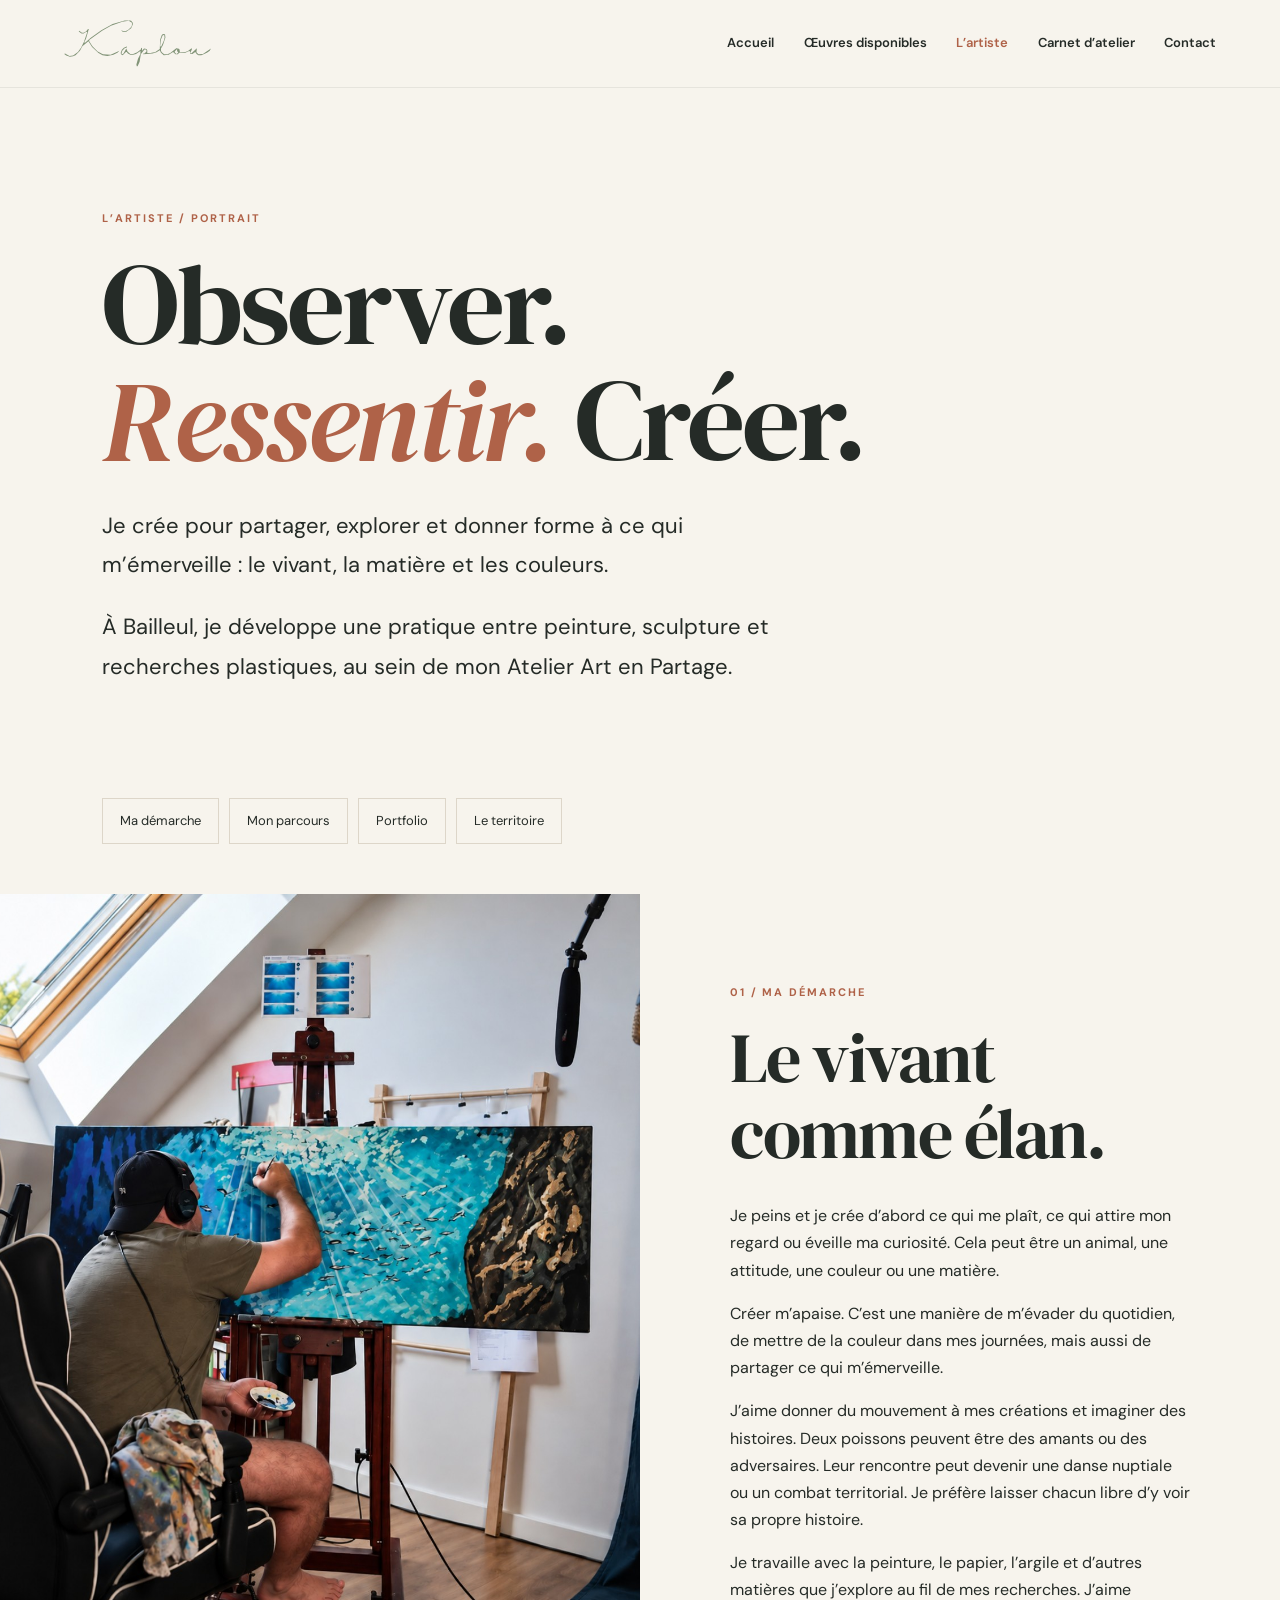
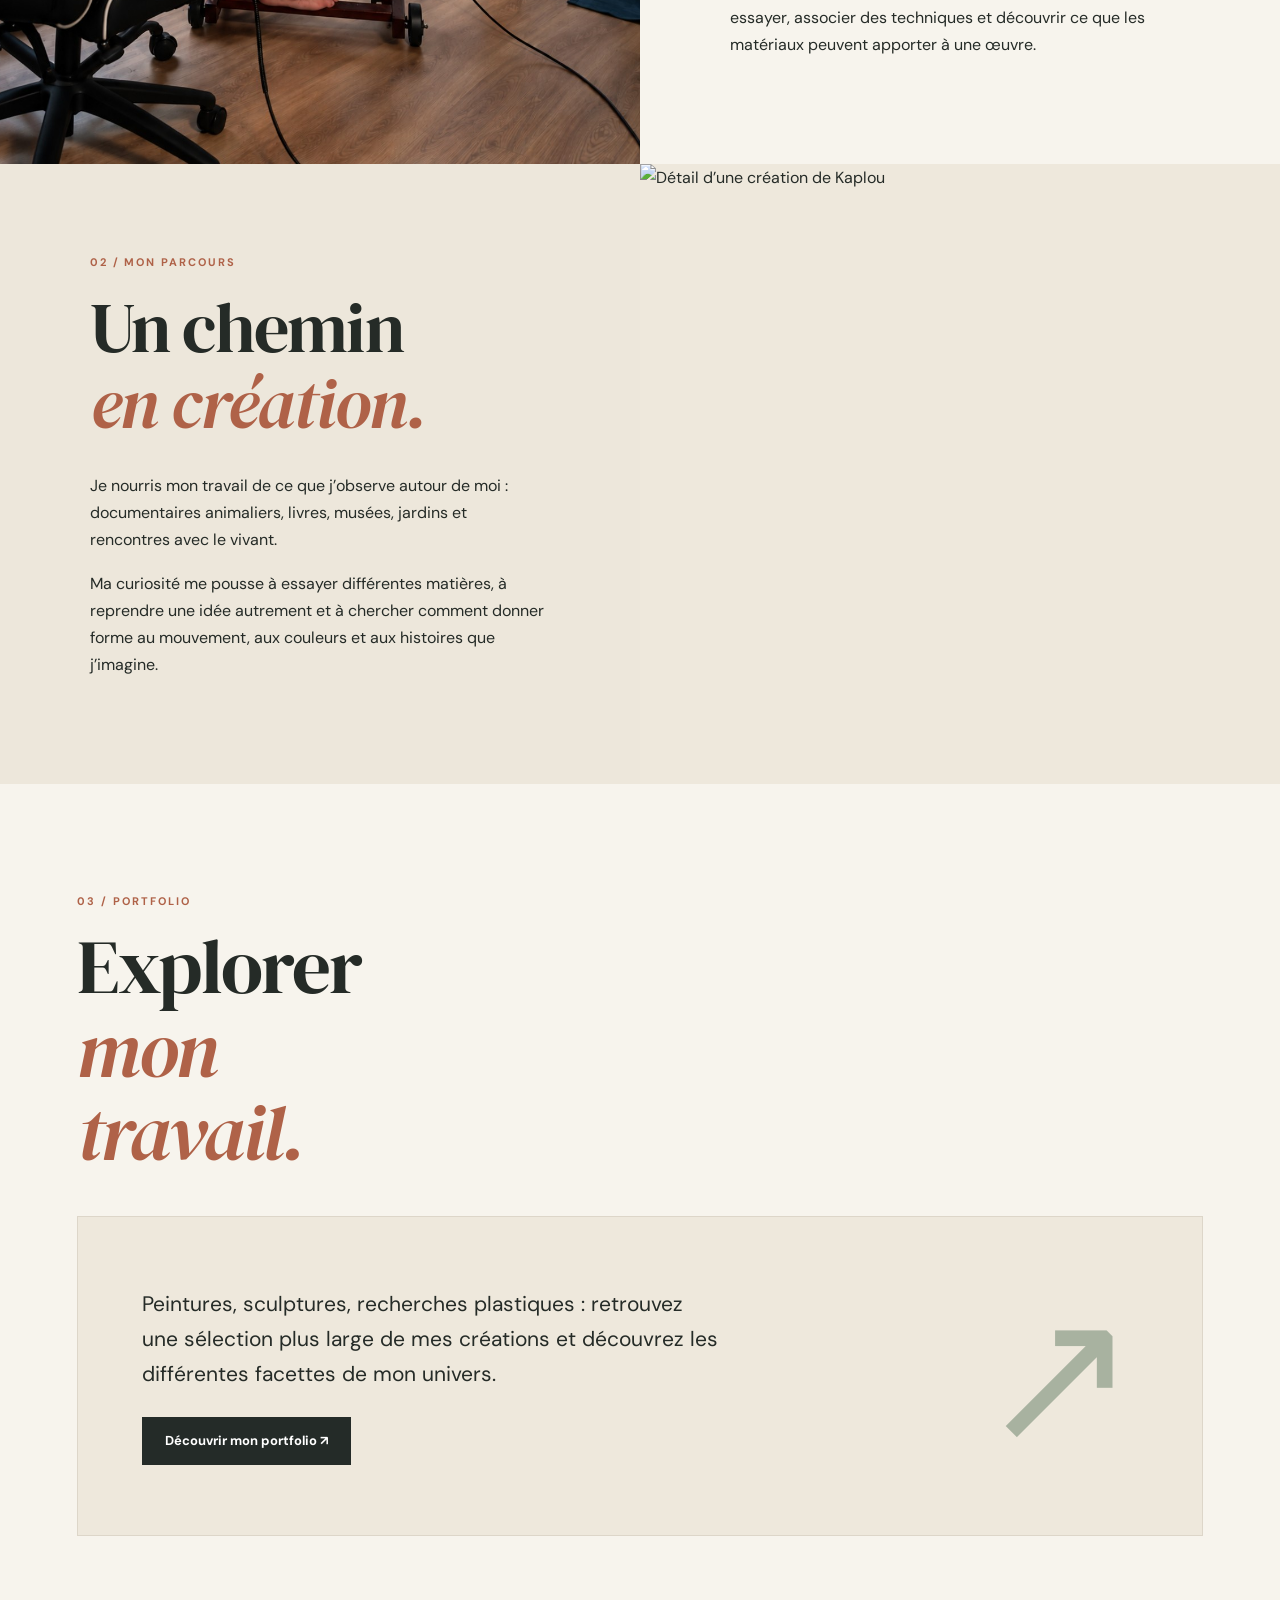
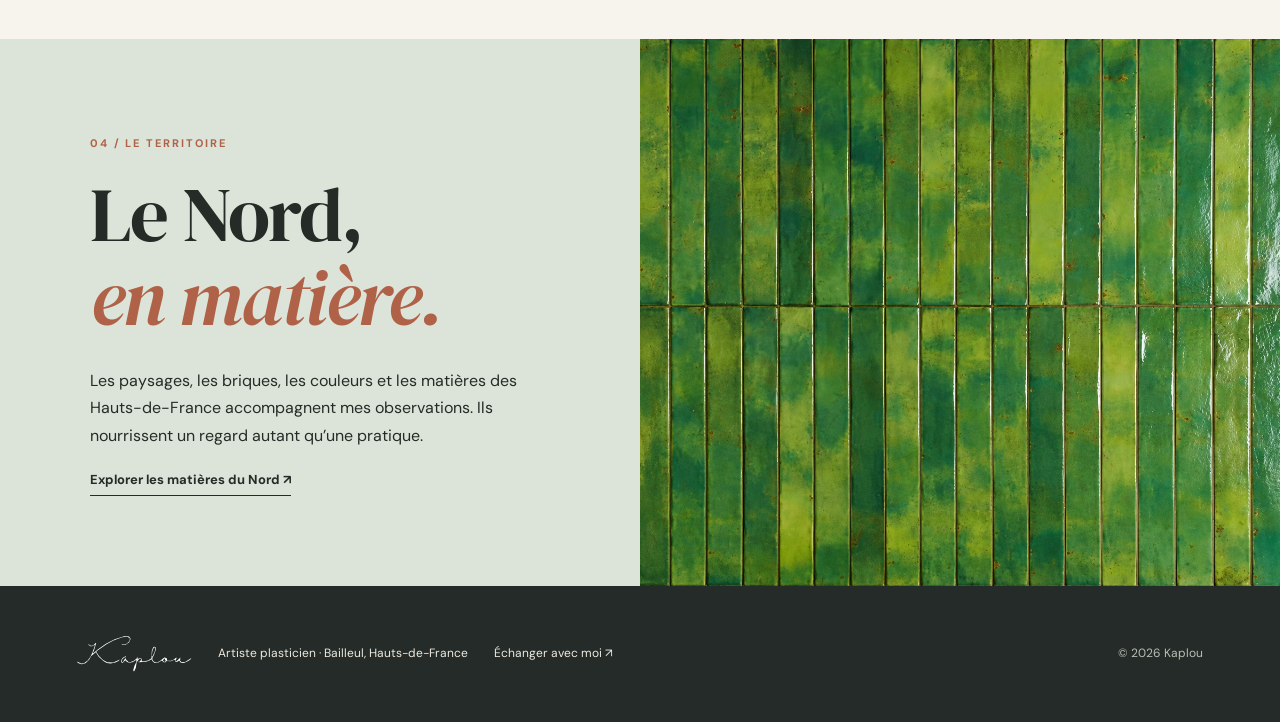
==== commit 1e1d2c64: "Rapprocher les textes du site des propres écrits de Kaplou" ====
--- a/artiste.html
+++ b/artiste.html
@@ -1 +1 @@
-<!doctype html><html lang="fr"><head><meta charset="utf-8"><meta name="viewport" content="width=device-width,initial-scale=1"><meta name="theme-color" content="#f7f4ed"><meta name="description" content="Peintures, sculptures et recherches artistiques de Kaplou, artiste plasticien à Bailleul."><title>L’artiste | Kaplou</title><link rel="preconnect" href="https://fonts.googleapis.com"><link rel="preconnect" href="https://fonts.gstatic.com" crossorigin><link href="https://fonts.googleapis.com/css2?family=DM+Sans:wght@400;500;600;700&family=DM+Serif+Display:ital@0;1&display=swap" rel="stylesheet"><link rel="stylesheet" href="style.css?v=20261014d"></head><body><header class="header"><a class="brand" href="index.html" aria-label="Kaplou, accueil"><img src="images/kaplou-signature.svg" alt="Kaplou"></a><button class="menu-toggle" aria-label="Ouvrir le menu" aria-controls="menu" aria-expanded="false"><span></span><span></span></button><nav class="nav" id="menu" aria-label="Navigation principale"><a  href="index.html">Accueil</a><a  href="oeuvres.html">Œuvres disponibles</a><a aria-current="page" href="artiste.html">L’artiste</a><a  href="carnet.html">Carnet d’atelier</a><a  href="index.html#contact">Contact</a></nav></header><main id="main"><section class="page-intro"><span class="overline">L’artiste / Portrait</span><h1>Observer.<br><em>Ressentir.</em> Créer.</h1><p>Je crée pour partager, explorer et donner forme à ce qui m’émerveille : le vivant, la matière et les couleurs.</p><p>À Bailleul, je développe une pratique entre peinture, sculpture et recherches plastiques, au sein de mon Atelier Art en Partage.</p></section><div class="subnav"><a href="#demarche">Ma démarche</a><a href="#parcours">Mon parcours</a><a href="#portfolio">Portfolio</a><a href="#territoire">Le territoire</a></div><section class="editorial" id="demarche"><div class="editorial-photo"><img loading="lazy" src="images/Kaplou%20Atelier%2004%20oct.%202026%2C%2009_33_46.png" alt="Kaplou à l’atelier"></div><div class="editorial-text"><span class="overline">01 / Ma démarche</span><h2>Le vivant<br>comme élan.</h2><p>Mon travail naît de l’observation : une attitude animale, un mouvement, une couleur, une texture. J’y cherche une histoire, une émotion et parfois une surprise.</p><p>La peinture et la sculpture me permettent d’explorer ces rencontres avec la matière, dans une pratique ouverte aux expérimentations.</p></div></section><section class="editorial reverse" id="parcours"><div class="editorial-photo"><img loading="lazy" src="https://raw.githubusercontent.com/kaplou/Atelier-Art-en-partage/main/images/portfolio/elan-profondeurs-detail.webp" alt="Détail d’une création de Kaplou"></div><div class="editorial-text"><span class="overline">02 / Mon parcours</span><h2>Un chemin<br><em>en création.</em></h2><p>À Bailleul, mon atelier est un lieu de recherches, de gestes et d’essais. Mon parcours se construit aussi à travers les rencontres, les échanges et les expositions.</p><p>Je construis mon chemin en expérimentant, en observant et en donnant à chaque idée le temps de prendre forme. Il n’y a pas toujours de plan arrêté : parfois, c’est la matière elle-même qui indique la direction.</p></div></section><section class="section compact" id="portfolio"><div class="section-head"><div><span class="overline">03 / Portfolio</span><h2>Explorer <em>mon travail.</em></h2></div></div><div class="portfolio-external"><div><p>Peintures, sculptures, recherches plastiques : retrouvez une sélection plus large de mes créations et découvrez les différentes facettes de mon univers.</p><a class="button" href="https://atelierartenpartage.fr/" target="_blank" rel="noopener noreferrer">Découvrir mon portfolio ↗</a></div><span class="portfolio-external-mark" aria-hidden="true">↗</span></div></section><section class="territory" id="territoire"><div><span class="overline">04 / Le territoire</span><h2>Le Nord,<br><em>en matière.</em></h2><p>Les paysages, les briques, les couleurs et les matières des Hauts-de-France accompagnent mes observations. Ils nourrissent un regard autant qu’une pratique.</p><a class="text-link" href="recherche.html?id=brique">Explorer les matières du Nord ↗</a></div><img loading="lazy" src="images/Mur%20de%20carreaux%20verts%20%C3%A9maill%C3%A9s.png" alt="Carreaux verts émaillés, texture et matière"></section></main><footer class="footer"><a href="index.html" aria-label="Retour à l’accueil"><img src="images/kaplou-signature.svg" alt="Kaplou"></a><p>Artiste plasticien · Bailleul, Hauts-de-France</p><a href="index.html#contact">Échanger avec moi ↗</a><small>© <span data-year></span> Kaplou</small></footer><script src="script.js?v=20261014d" defer></script></body></html>+<!doctype html><html lang="fr"><head><meta charset="utf-8"><meta name="viewport" content="width=device-width,initial-scale=1"><meta name="theme-color" content="#f7f4ed"><meta name="description" content="Peintures, sculptures et recherches artistiques de Kaplou, artiste plasticien à Bailleul."><title>L’artiste | Kaplou</title><link rel="preconnect" href="https://fonts.googleapis.com"><link rel="preconnect" href="https://fonts.gstatic.com" crossorigin><link href="https://fonts.googleapis.com/css2?family=DM+Sans:wght@400;500;600;700&family=DM+Serif+Display:ital@0;1&display=swap" rel="stylesheet"><link rel="stylesheet" href="style.css?v=20261014d"></head><body><header class="header"><a class="brand" href="index.html" aria-label="Kaplou, accueil"><img src="images/kaplou-signature.svg" alt="Kaplou"></a><button class="menu-toggle" aria-label="Ouvrir le menu" aria-controls="menu" aria-expanded="false"><span></span><span></span></button><nav class="nav" id="menu" aria-label="Navigation principale"><a  href="index.html">Accueil</a><a  href="oeuvres.html">Œuvres disponibles</a><a aria-current="page" href="artiste.html">L’artiste</a><a  href="carnet.html">Carnet d’atelier</a><a  href="index.html#contact">Contact</a></nav></header><main id="main"><section class="page-intro"><span class="overline">L’artiste / Portrait</span><h1>Observer.<br><em>Ressentir.</em> Créer.</h1><p>Je crée pour partager, explorer et donner forme à ce qui m’émerveille : le vivant, la matière et les couleurs.</p><p>À Bailleul, je développe une pratique entre peinture, sculpture et recherches plastiques, au sein de mon Atelier Art en Partage.</p></section><div class="subnav"><a href="#demarche">Ma démarche</a><a href="#parcours">Mon parcours</a><a href="#portfolio">Portfolio</a><a href="#territoire">Le territoire</a></div><section class="editorial" id="demarche"><div class="editorial-photo"><img loading="lazy" src="images/Kaplou%20Atelier%2004%20oct.%202026%2C%2009_33_46.png" alt="Kaplou à l’atelier"></div><div class="editorial-text"><span class="overline">01 / Ma démarche</span><h2>Le vivant<br>comme élan.</h2><p>Je peins et je crée d’abord ce qui me plaît, ce qui attire mon regard ou éveille ma curiosité. Cela peut être un animal, une attitude, une couleur ou une matière.</p><p>Créer m’apaise. C’est une manière de m’évader du quotidien, de mettre de la couleur dans mes journées, mais aussi de partager ce qui m’émerveille.</p><p>J’aime donner du mouvement à mes créations et imaginer des histoires. Deux poissons peuvent être des amants ou des adversaires. Leur rencontre peut devenir une danse nuptiale ou un combat territorial. Je préfère laisser chacun libre d’y voir sa propre histoire.</p><p>Je travaille avec la peinture, le papier, l’argile et d’autres matières que j’explore au fil de mes recherches. J’aime essayer, associer des techniques et découvrir ce que les matériaux peuvent apporter à une œuvre.</p></div></section><section class="editorial reverse" id="parcours"><div class="editorial-photo"><img loading="lazy" src="https://raw.githubusercontent.com/kaplou/Atelier-Art-en-partage/main/images/portfolio/elan-profondeurs-detail.webp" alt="Détail d’une création de Kaplou"></div><div class="editorial-text"><span class="overline">02 / Mon parcours</span><h2>Un chemin<br><em>en création.</em></h2><p>Je nourris mon travail de ce que j’observe autour de moi : documentaires animaliers, livres, musées, jardins et rencontres avec le vivant.</p><p>Ma curiosité me pousse à essayer différentes matières, à reprendre une idée autrement et à chercher comment donner forme au mouvement, aux couleurs et aux histoires que j’imagine.</p></div></section><section class="section compact" id="portfolio"><div class="section-head"><div><span class="overline">03 / Portfolio</span><h2>Explorer <em>mon travail.</em></h2></div></div><div class="portfolio-external"><div><p>Peintures, sculptures, recherches plastiques : retrouvez une sélection plus large de mes créations et découvrez les différentes facettes de mon univers.</p><a class="button" href="https://atelierartenpartage.fr/" target="_blank" rel="noopener noreferrer">Découvrir mon portfolio ↗</a></div><span class="portfolio-external-mark" aria-hidden="true">↗</span></div></section><section class="territory" id="territoire"><div><span class="overline">04 / Le territoire</span><h2>Le Nord,<br><em>en matière.</em></h2><p>Les paysages, les briques, les couleurs et les matières des Hauts-de-France accompagnent mes observations. Ils nourrissent un regard autant qu’une pratique.</p><a class="text-link" href="recherche.html?id=brique">Explorer les matières du Nord ↗</a></div><img loading="lazy" src="images/Mur%20de%20carreaux%20verts%20%C3%A9maill%C3%A9s.png" alt="Carreaux verts émaillés, texture et matière"></section></main><footer class="footer"><a href="index.html" aria-label="Retour à l’accueil"><img src="images/kaplou-signature.svg" alt="Kaplou"></a><p>Artiste plasticien · Bailleul, Hauts-de-France</p><a href="index.html#contact">Échanger avec moi ↗</a><small>© <span data-year></span> Kaplou</small></footer><script src="script.js?v=20261014d" defer></script></body></html>
--- a/style.css
+++ b/style.css
@@ -7,3 +7,5 @@
 
 /* Présentation de démonstration fluide */
 .checkout-dialog{border:0;padding:0;width:min(470px,calc(100% - 32px));background:var(--paper);color:var(--ink);box-shadow:0 30px 90px #0004}.checkout-dialog::backdrop{background:rgba(23,30,27,.72);backdrop-filter:blur(5px)}.checkout-content{padding:clamp(35px,5vw,65px);position:relative}.checkout-content h2{font-size:clamp(40px,5vw,58px);margin:15px 0 25px}.checkout-demo{font-size:13px;color:var(--muted);border-top:1px solid var(--line);padding-top:15px}.adoption-button{cursor:pointer}.artist-dialog .adoption-button{flex:none}
+
+.portfolio-external{display:flex;align-items:center;justify-content:space-between;gap:32px;padding:clamp(28px,5vw,65px);background:var(--paper2);border:1px solid var(--line)}.portfolio-external p{max-width:580px;font-size:clamp(17px,2vw,21px);line-height:1.65;margin-bottom:26px}.portfolio-external-mark{font-family:var(--serif);font-size:clamp(90px,15vw,190px);line-height:1;color:var(--sage);opacity:.65}@media(max-width:600px){.portfolio-external-mark{display:none}}
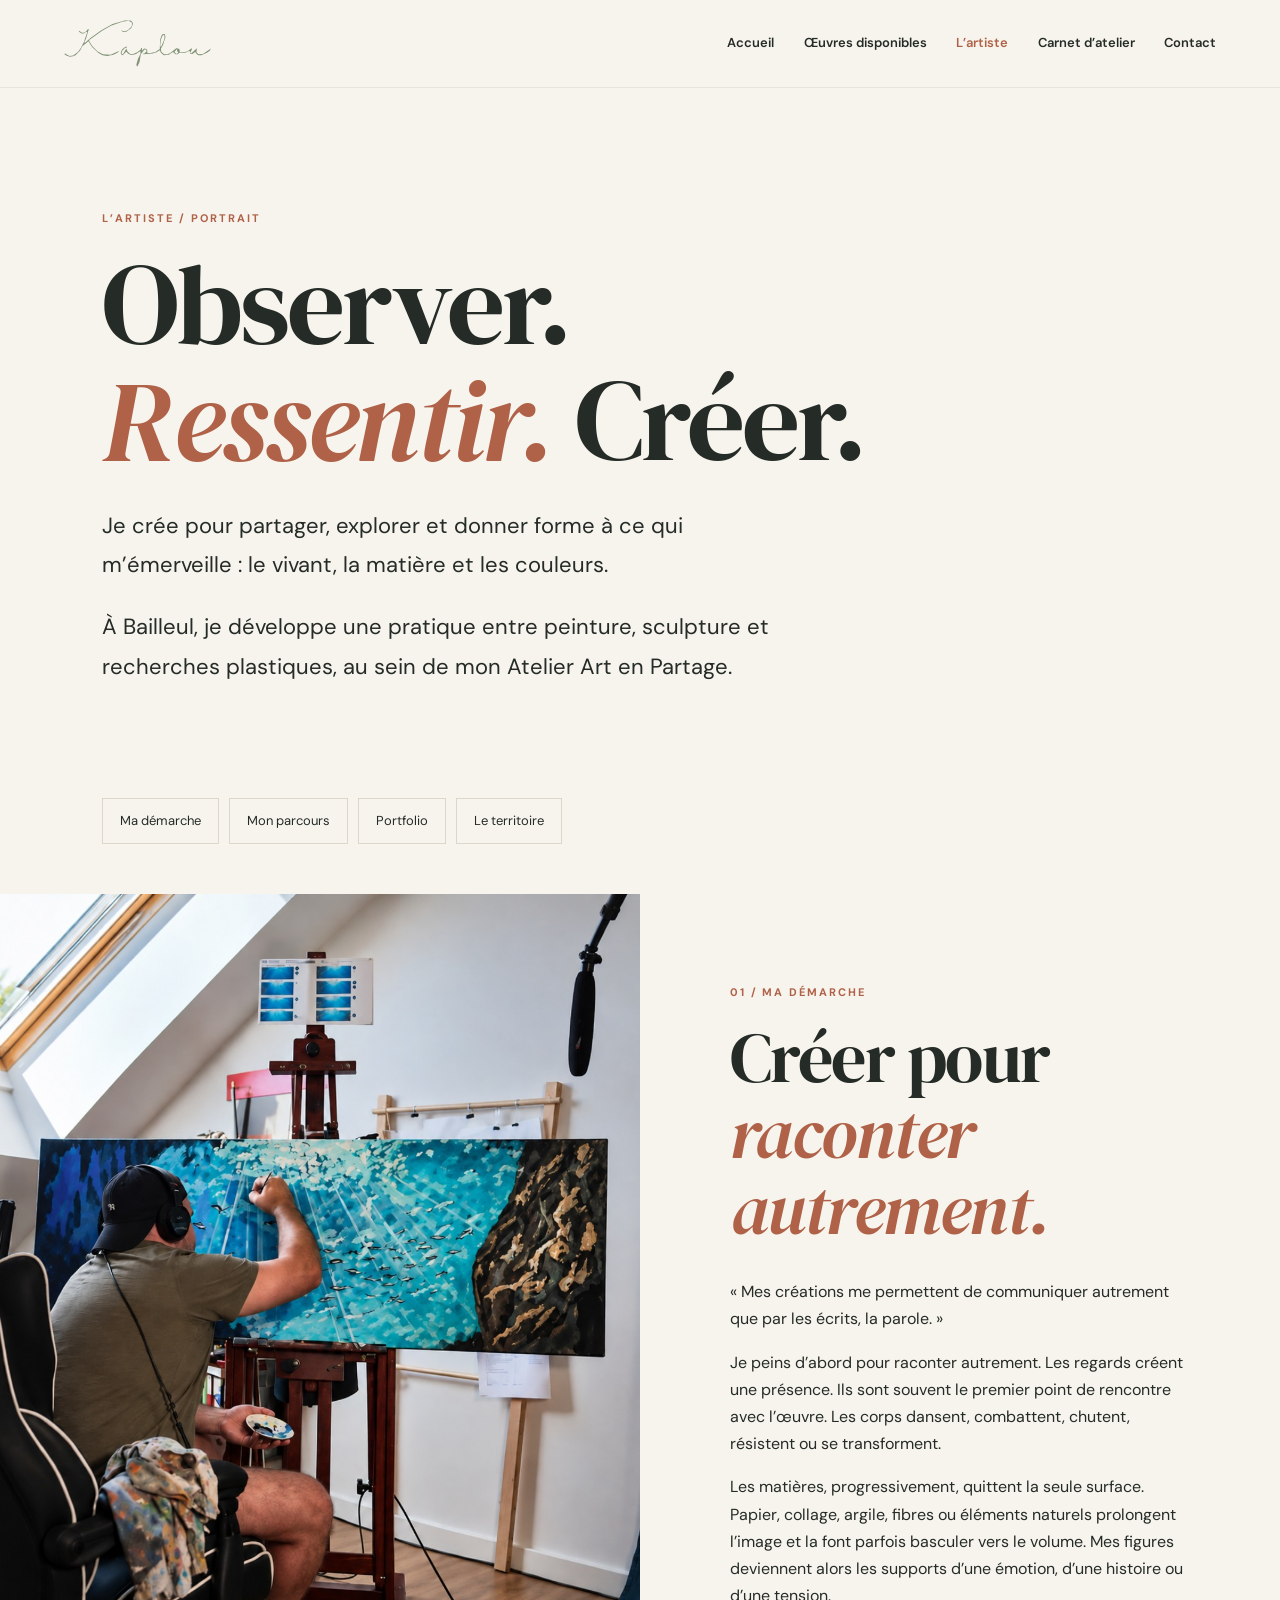
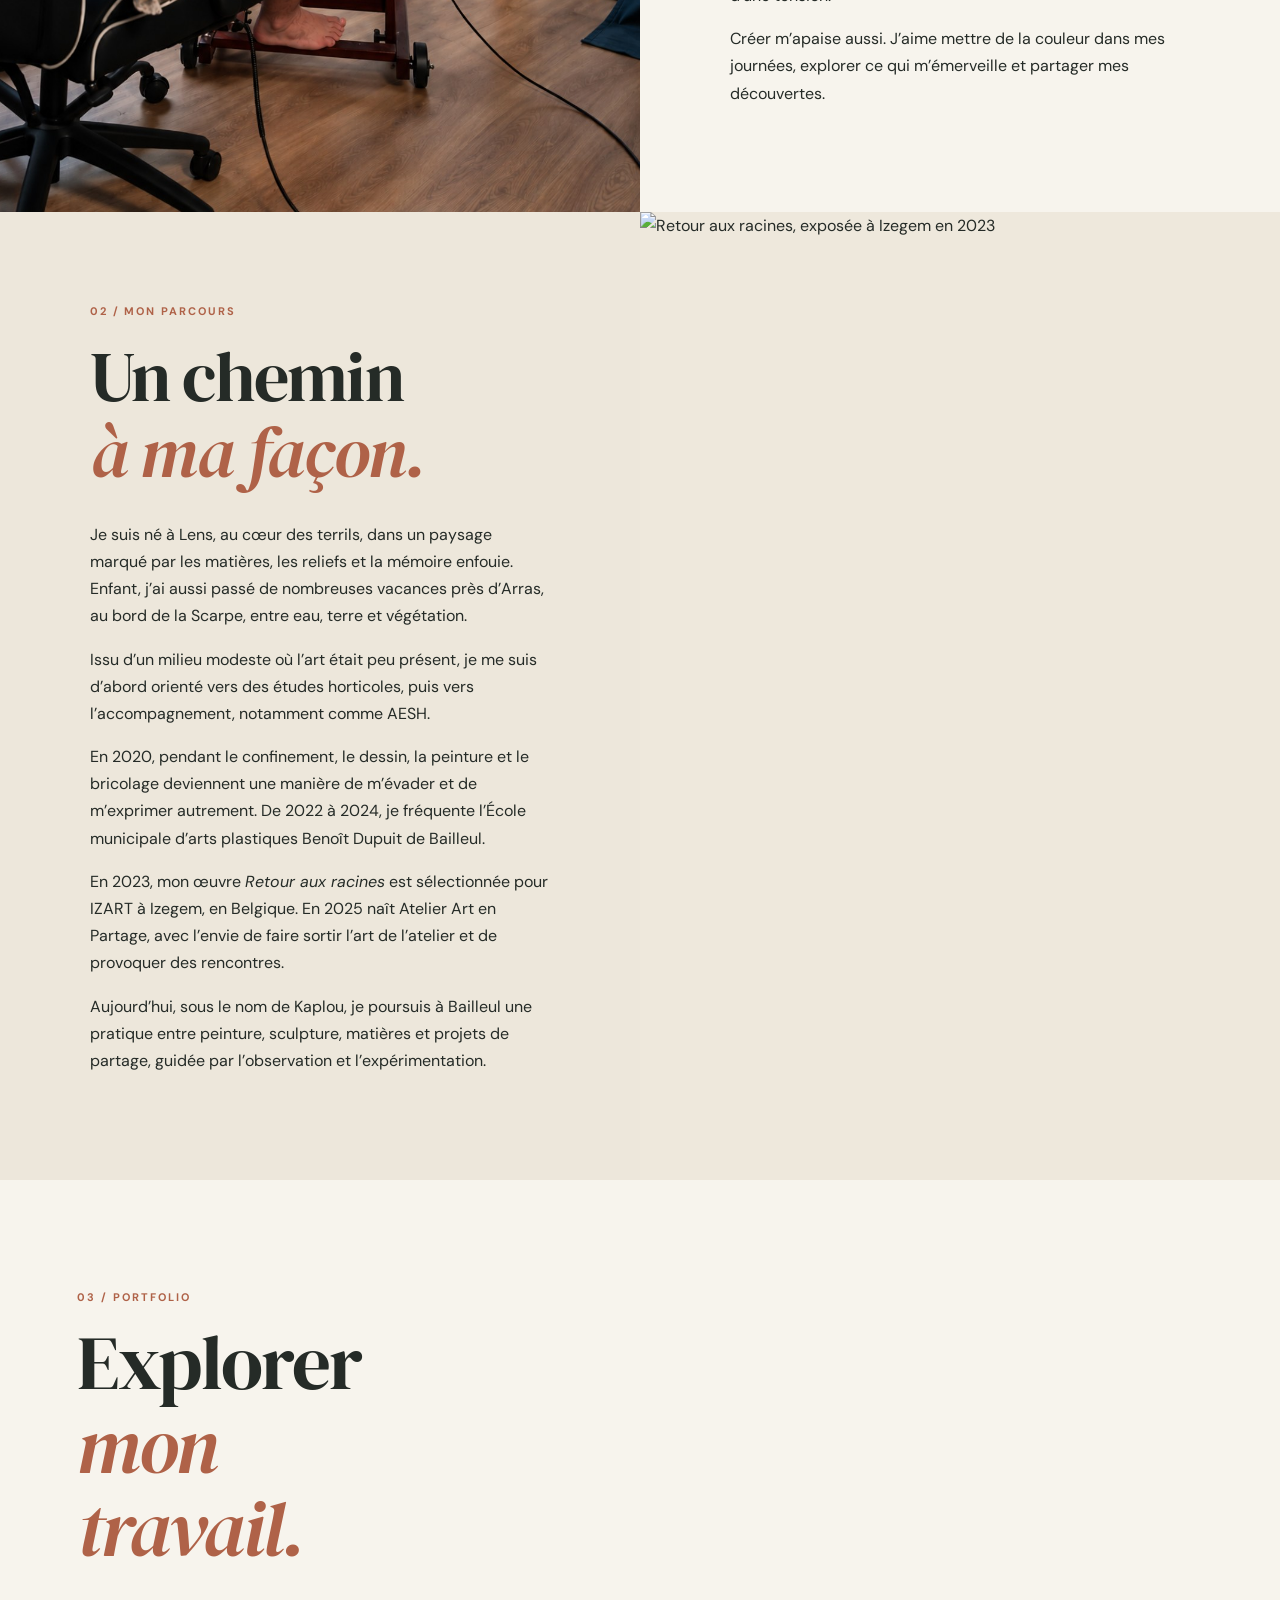
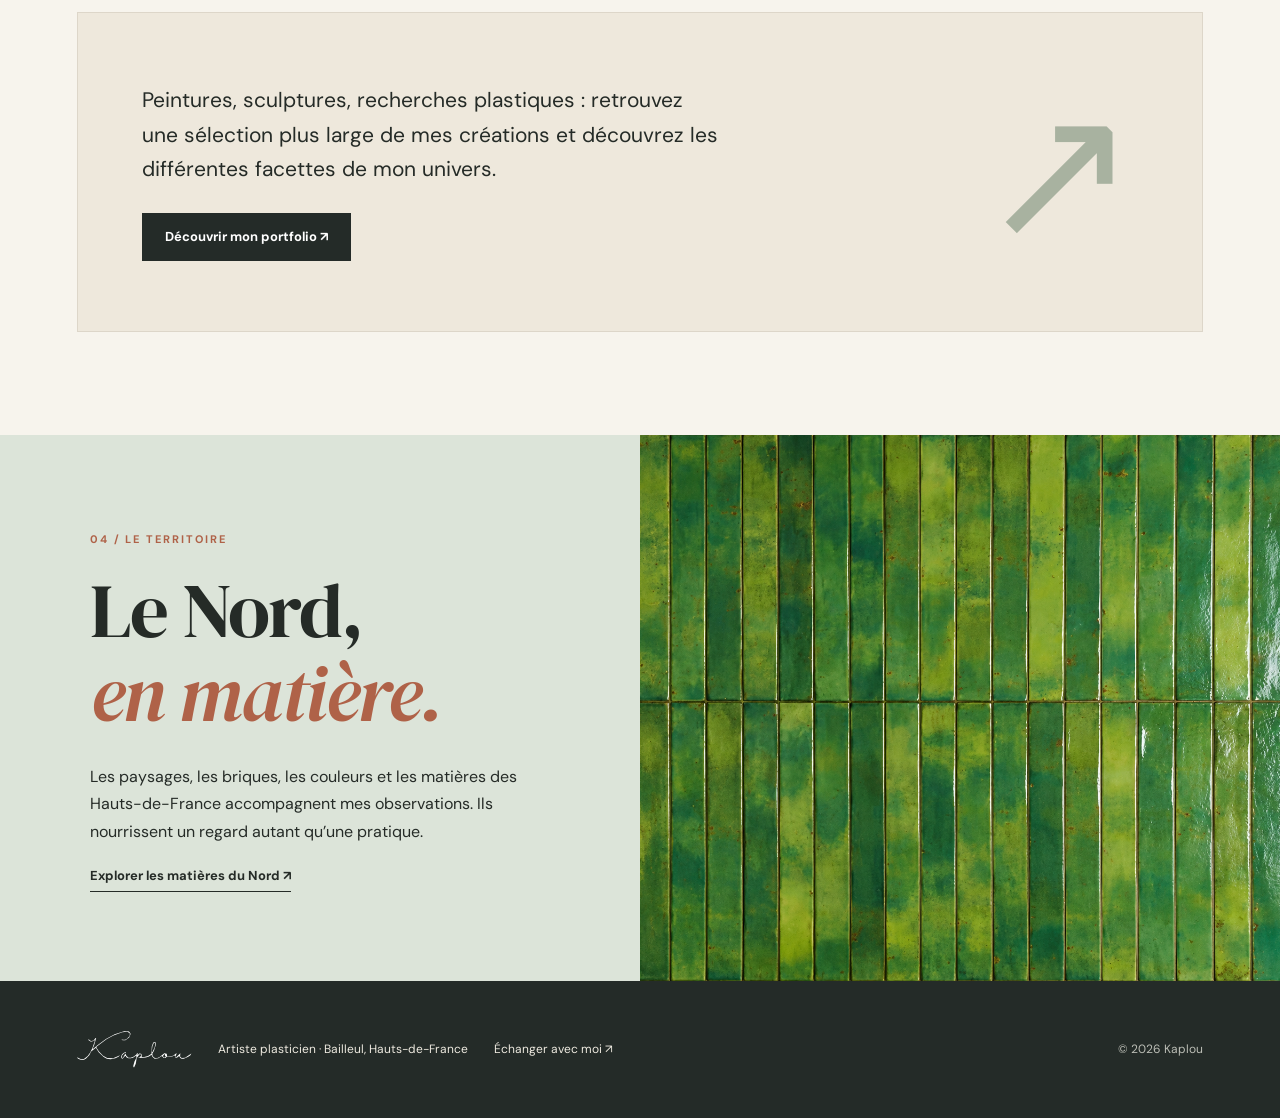
==== commit 245b7f87: "Reprendre la démarche et le parcours depuis le portfolio original de Kaplou" ====
--- a/artiste.html
+++ b/artiste.html
@@ -1 +1 @@
-<!doctype html><html lang="fr"><head><meta charset="utf-8"><meta name="viewport" content="width=device-width,initial-scale=1"><meta name="theme-color" content="#f7f4ed"><meta name="description" content="Peintures, sculptures et recherches artistiques de Kaplou, artiste plasticien à Bailleul."><title>L’artiste | Kaplou</title><link rel="preconnect" href="https://fonts.googleapis.com"><link rel="preconnect" href="https://fonts.gstatic.com" crossorigin><link href="https://fonts.googleapis.com/css2?family=DM+Sans:wght@400;500;600;700&family=DM+Serif+Display:ital@0;1&display=swap" rel="stylesheet"><link rel="stylesheet" href="style.css?v=20261014d"></head><body><header class="header"><a class="brand" href="index.html" aria-label="Kaplou, accueil"><img src="images/kaplou-signature.svg" alt="Kaplou"></a><button class="menu-toggle" aria-label="Ouvrir le menu" aria-controls="menu" aria-expanded="false"><span></span><span></span></button><nav class="nav" id="menu" aria-label="Navigation principale"><a  href="index.html">Accueil</a><a  href="oeuvres.html">Œuvres disponibles</a><a aria-current="page" href="artiste.html">L’artiste</a><a  href="carnet.html">Carnet d’atelier</a><a  href="index.html#contact">Contact</a></nav></header><main id="main"><section class="page-intro"><span class="overline">L’artiste / Portrait</span><h1>Observer.<br><em>Ressentir.</em> Créer.</h1><p>Je crée pour partager, explorer et donner forme à ce qui m’émerveille : le vivant, la matière et les couleurs.</p><p>À Bailleul, je développe une pratique entre peinture, sculpture et recherches plastiques, au sein de mon Atelier Art en Partage.</p></section><div class="subnav"><a href="#demarche">Ma démarche</a><a href="#parcours">Mon parcours</a><a href="#portfolio">Portfolio</a><a href="#territoire">Le territoire</a></div><section class="editorial" id="demarche"><div class="editorial-photo"><img loading="lazy" src="images/Kaplou%20Atelier%2004%20oct.%202026%2C%2009_33_46.png" alt="Kaplou à l’atelier"></div><div class="editorial-text"><span class="overline">01 / Ma démarche</span><h2>Le vivant<br>comme élan.</h2><p>Je peins et je crée d’abord ce qui me plaît, ce qui attire mon regard ou éveille ma curiosité. Cela peut être un animal, une attitude, une couleur ou une matière.</p><p>Créer m’apaise. C’est une manière de m’évader du quotidien, de mettre de la couleur dans mes journées, mais aussi de partager ce qui m’émerveille.</p><p>J’aime donner du mouvement à mes créations et imaginer des histoires. Deux poissons peuvent être des amants ou des adversaires. Leur rencontre peut devenir une danse nuptiale ou un combat territorial. Je préfère laisser chacun libre d’y voir sa propre histoire.</p><p>Je travaille avec la peinture, le papier, l’argile et d’autres matières que j’explore au fil de mes recherches. J’aime essayer, associer des techniques et découvrir ce que les matériaux peuvent apporter à une œuvre.</p></div></section><section class="editorial reverse" id="parcours"><div class="editorial-photo"><img loading="lazy" src="https://raw.githubusercontent.com/kaplou/Atelier-Art-en-partage/main/images/portfolio/elan-profondeurs-detail.webp" alt="Détail d’une création de Kaplou"></div><div class="editorial-text"><span class="overline">02 / Mon parcours</span><h2>Un chemin<br><em>en création.</em></h2><p>Je nourris mon travail de ce que j’observe autour de moi : documentaires animaliers, livres, musées, jardins et rencontres avec le vivant.</p><p>Ma curiosité me pousse à essayer différentes matières, à reprendre une idée autrement et à chercher comment donner forme au mouvement, aux couleurs et aux histoires que j’imagine.</p></div></section><section class="section compact" id="portfolio"><div class="section-head"><div><span class="overline">03 / Portfolio</span><h2>Explorer <em>mon travail.</em></h2></div></div><div class="portfolio-external"><div><p>Peintures, sculptures, recherches plastiques : retrouvez une sélection plus large de mes créations et découvrez les différentes facettes de mon univers.</p><a class="button" href="https://atelierartenpartage.fr/" target="_blank" rel="noopener noreferrer">Découvrir mon portfolio ↗</a></div><span class="portfolio-external-mark" aria-hidden="true">↗</span></div></section><section class="territory" id="territoire"><div><span class="overline">04 / Le territoire</span><h2>Le Nord,<br><em>en matière.</em></h2><p>Les paysages, les briques, les couleurs et les matières des Hauts-de-France accompagnent mes observations. Ils nourrissent un regard autant qu’une pratique.</p><a class="text-link" href="recherche.html?id=brique">Explorer les matières du Nord ↗</a></div><img loading="lazy" src="images/Mur%20de%20carreaux%20verts%20%C3%A9maill%C3%A9s.png" alt="Carreaux verts émaillés, texture et matière"></section></main><footer class="footer"><a href="index.html" aria-label="Retour à l’accueil"><img src="images/kaplou-signature.svg" alt="Kaplou"></a><p>Artiste plasticien · Bailleul, Hauts-de-France</p><a href="index.html#contact">Échanger avec moi ↗</a><small>© <span data-year></span> Kaplou</small></footer><script src="script.js?v=20261014d" defer></script></body></html>+<!doctype html><html lang="fr"><head><meta charset="utf-8"><meta name="viewport" content="width=device-width,initial-scale=1"><meta name="theme-color" content="#f7f4ed"><meta name="description" content="Peintures, sculptures et recherches artistiques de Kaplou, artiste plasticien à Bailleul."><title>L’artiste | Kaplou</title><link rel="preconnect" href="https://fonts.googleapis.com"><link rel="preconnect" href="https://fonts.gstatic.com" crossorigin><link href="https://fonts.googleapis.com/css2?family=DM+Sans:wght@400;500;600;700&family=DM+Serif+Display:ital@0;1&display=swap" rel="stylesheet"><link rel="stylesheet" href="style.css?v=20261014d"></head><body><header class="header"><a class="brand" href="index.html" aria-label="Kaplou, accueil"><img src="images/kaplou-signature.svg" alt="Kaplou"></a><button class="menu-toggle" aria-label="Ouvrir le menu" aria-controls="menu" aria-expanded="false"><span></span><span></span></button><nav class="nav" id="menu" aria-label="Navigation principale"><a  href="index.html">Accueil</a><a  href="oeuvres.html">Œuvres disponibles</a><a aria-current="page" href="artiste.html">L’artiste</a><a  href="carnet.html">Carnet d’atelier</a><a  href="index.html#contact">Contact</a></nav></header><main id="main"><section class="page-intro"><span class="overline">L’artiste / Portrait</span><h1>Observer.<br><em>Ressentir.</em> Créer.</h1><p>Je crée pour partager, explorer et donner forme à ce qui m’émerveille : le vivant, la matière et les couleurs.</p><p>À Bailleul, je développe une pratique entre peinture, sculpture et recherches plastiques, au sein de mon Atelier Art en Partage.</p></section><div class="subnav"><a href="#demarche">Ma démarche</a><a href="#parcours">Mon parcours</a><a href="#portfolio">Portfolio</a><a href="#territoire">Le territoire</a></div><section class="editorial" id="demarche"><div class="editorial-photo"><img loading="lazy" src="images/Kaplou%20Atelier%2004%20oct.%202026%2C%2009_33_46.png" alt="À l’atelier"></div><div class="editorial-text"><span class="overline">01 / Ma démarche</span><h2>Créer pour<br><em>raconter autrement.</em></h2><p>« Mes créations me permettent de communiquer autrement que par les écrits, la parole. »</p><p>Je peins d’abord pour raconter autrement. Les regards créent une présence. Ils sont souvent le premier point de rencontre avec l’œuvre. Les corps dansent, combattent, chutent, résistent ou se transforment.</p><p>Les matières, progressivement, quittent la seule surface. Papier, collage, argile, fibres ou éléments naturels prolongent l’image et la font parfois basculer vers le volume. Mes figures deviennent alors les supports d’une émotion, d’une histoire ou d’une tension.</p><p>Créer m’apaise aussi. J’aime mettre de la couleur dans mes journées, explorer ce qui m’émerveille et partager mes découvertes.</p></div></section><section class="editorial reverse" id="parcours"><div class="editorial-photo"><img loading="lazy" src="https://raw.githubusercontent.com/kaplou/Atelier-Art-en-partage/main/images/portfolio/retour-aux-racines-expo.jpg" alt="Retour aux racines, exposée à Izegem en 2023"></div><div class="editorial-text"><span class="overline">02 / Mon parcours</span><h2>Un chemin<br><em>à ma façon.</em></h2><p>Je suis né à Lens, au cœur des terrils, dans un paysage marqué par les matières, les reliefs et la mémoire enfouie. Enfant, j’ai aussi passé de nombreuses vacances près d’Arras, au bord de la Scarpe, entre eau, terre et végétation.</p><p>Issu d’un milieu modeste où l’art était peu présent, je me suis d’abord orienté vers des études horticoles, puis vers l’accompagnement, notamment comme AESH.</p><p>En 2020, pendant le confinement, le dessin, la peinture et le bricolage deviennent une manière de m’évader et de m’exprimer autrement. De 2022 à 2024, je fréquente l’École municipale d’arts plastiques Benoît Dupuit de Bailleul.</p><p>En 2023, mon œuvre <em>Retour aux racines</em> est sélectionnée pour IZART à Izegem, en Belgique. En 2025 naît Atelier Art en Partage, avec l’envie de faire sortir l’art de l’atelier et de provoquer des rencontres.</p><p>Aujourd’hui, sous le nom de Kaplou, je poursuis à Bailleul une pratique entre peinture, sculpture, matières et projets de partage, guidée par l’observation et l’expérimentation.</p></div></section><section class="section compact" id="portfolio"><div class="section-head"><div><span class="overline">03 / Portfolio</span><h2>Explorer <em>mon travail.</em></h2></div></div><div class="portfolio-external"><div><p>Peintures, sculptures, recherches plastiques : retrouvez une sélection plus large de mes créations et découvrez les différentes facettes de mon univers.</p><a class="button" href="https://atelierartenpartage.fr/" target="_blank" rel="noopener noreferrer">Découvrir mon portfolio ↗</a></div><span class="portfolio-external-mark" aria-hidden="true">↗</span></div></section><section class="territory" id="territoire"><div><span class="overline">04 / Le territoire</span><h2>Le Nord,<br><em>en matière.</em></h2><p>Les paysages, les briques, les couleurs et les matières des Hauts-de-France accompagnent mes observations. Ils nourrissent un regard autant qu’une pratique.</p><a class="text-link" href="recherche.html?id=brique">Explorer les matières du Nord ↗</a></div><img loading="lazy" src="images/Mur%20de%20carreaux%20verts%20%C3%A9maill%C3%A9s.png" alt="Carreaux verts émaillés, texture et matière"></section></main><footer class="footer"><a href="index.html" aria-label="Retour à l’accueil"><img src="images/kaplou-signature.svg" alt="Kaplou"></a><p>Artiste plasticien · Bailleul, Hauts-de-France</p><a href="index.html#contact">Échanger avec moi ↗</a><small>© <span data-year></span> Kaplou</small></footer><script src="script.js?v=20261014d" defer></script></body></html>
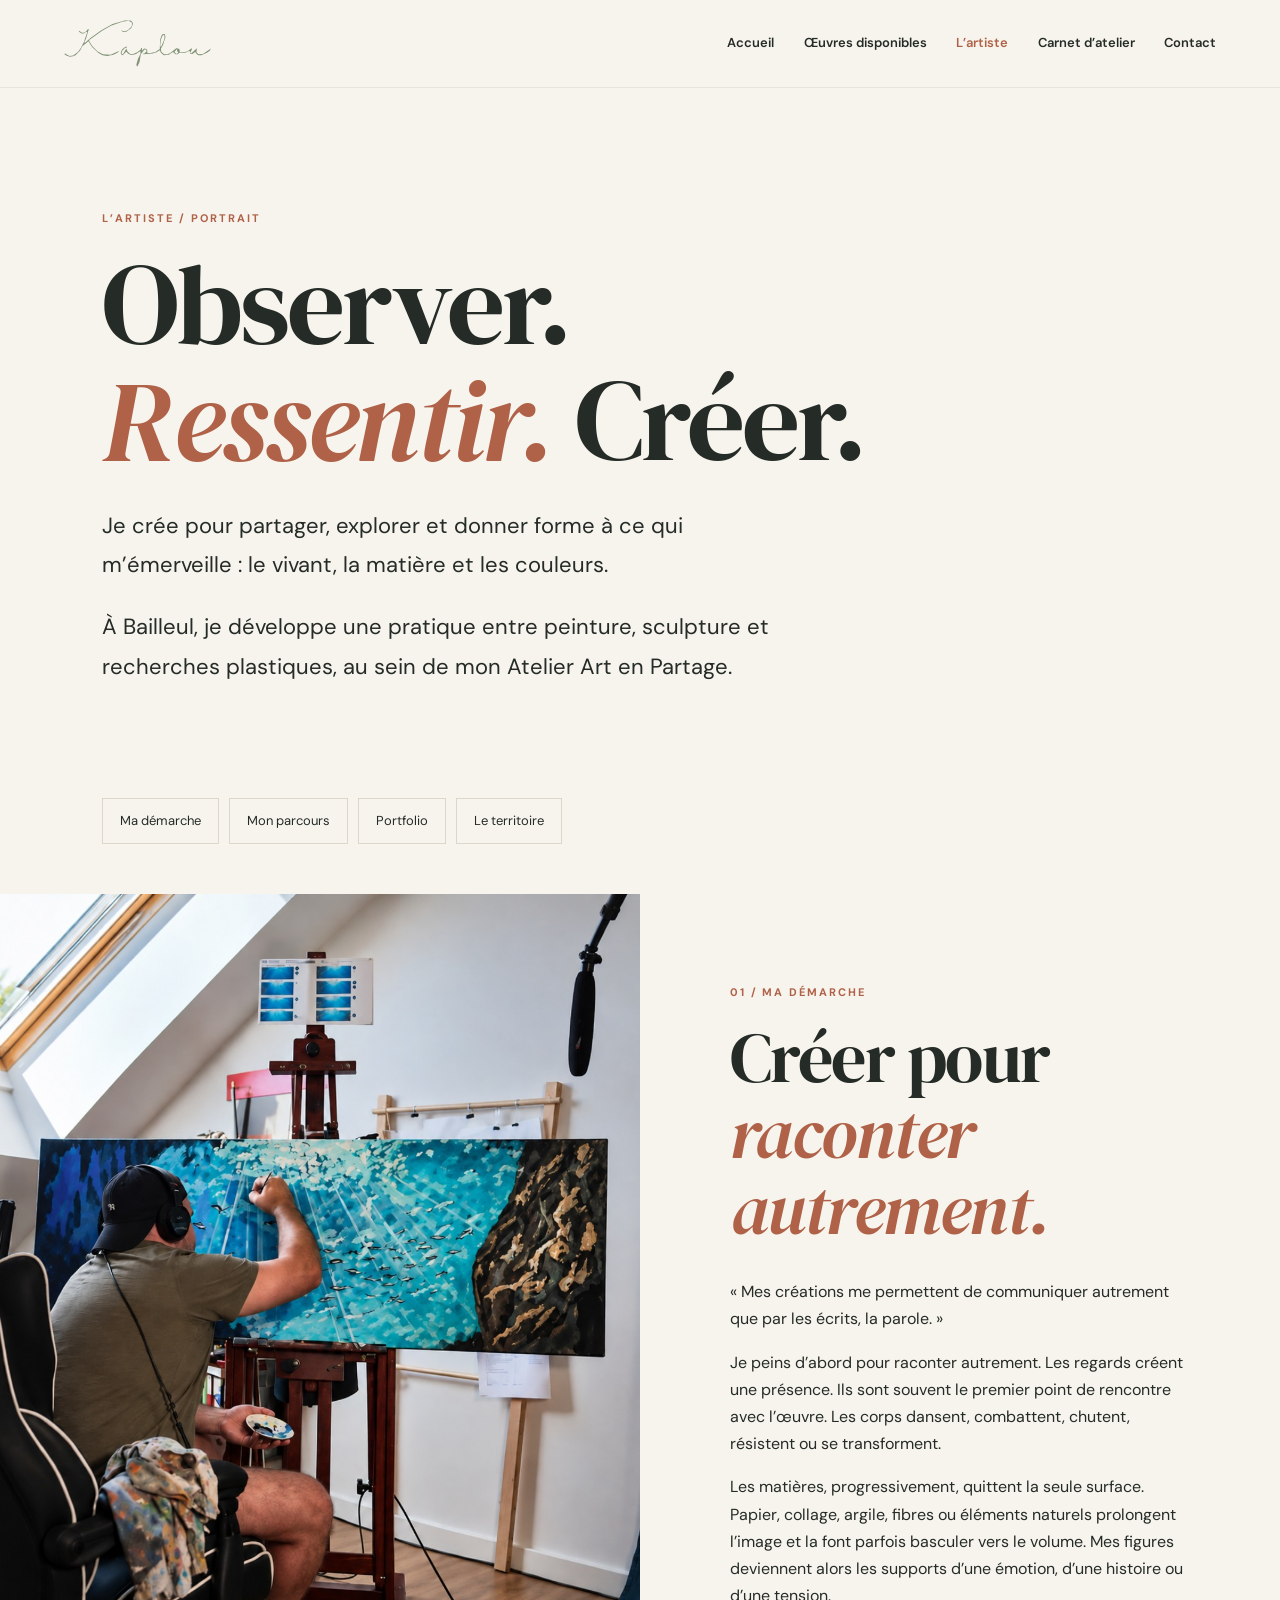
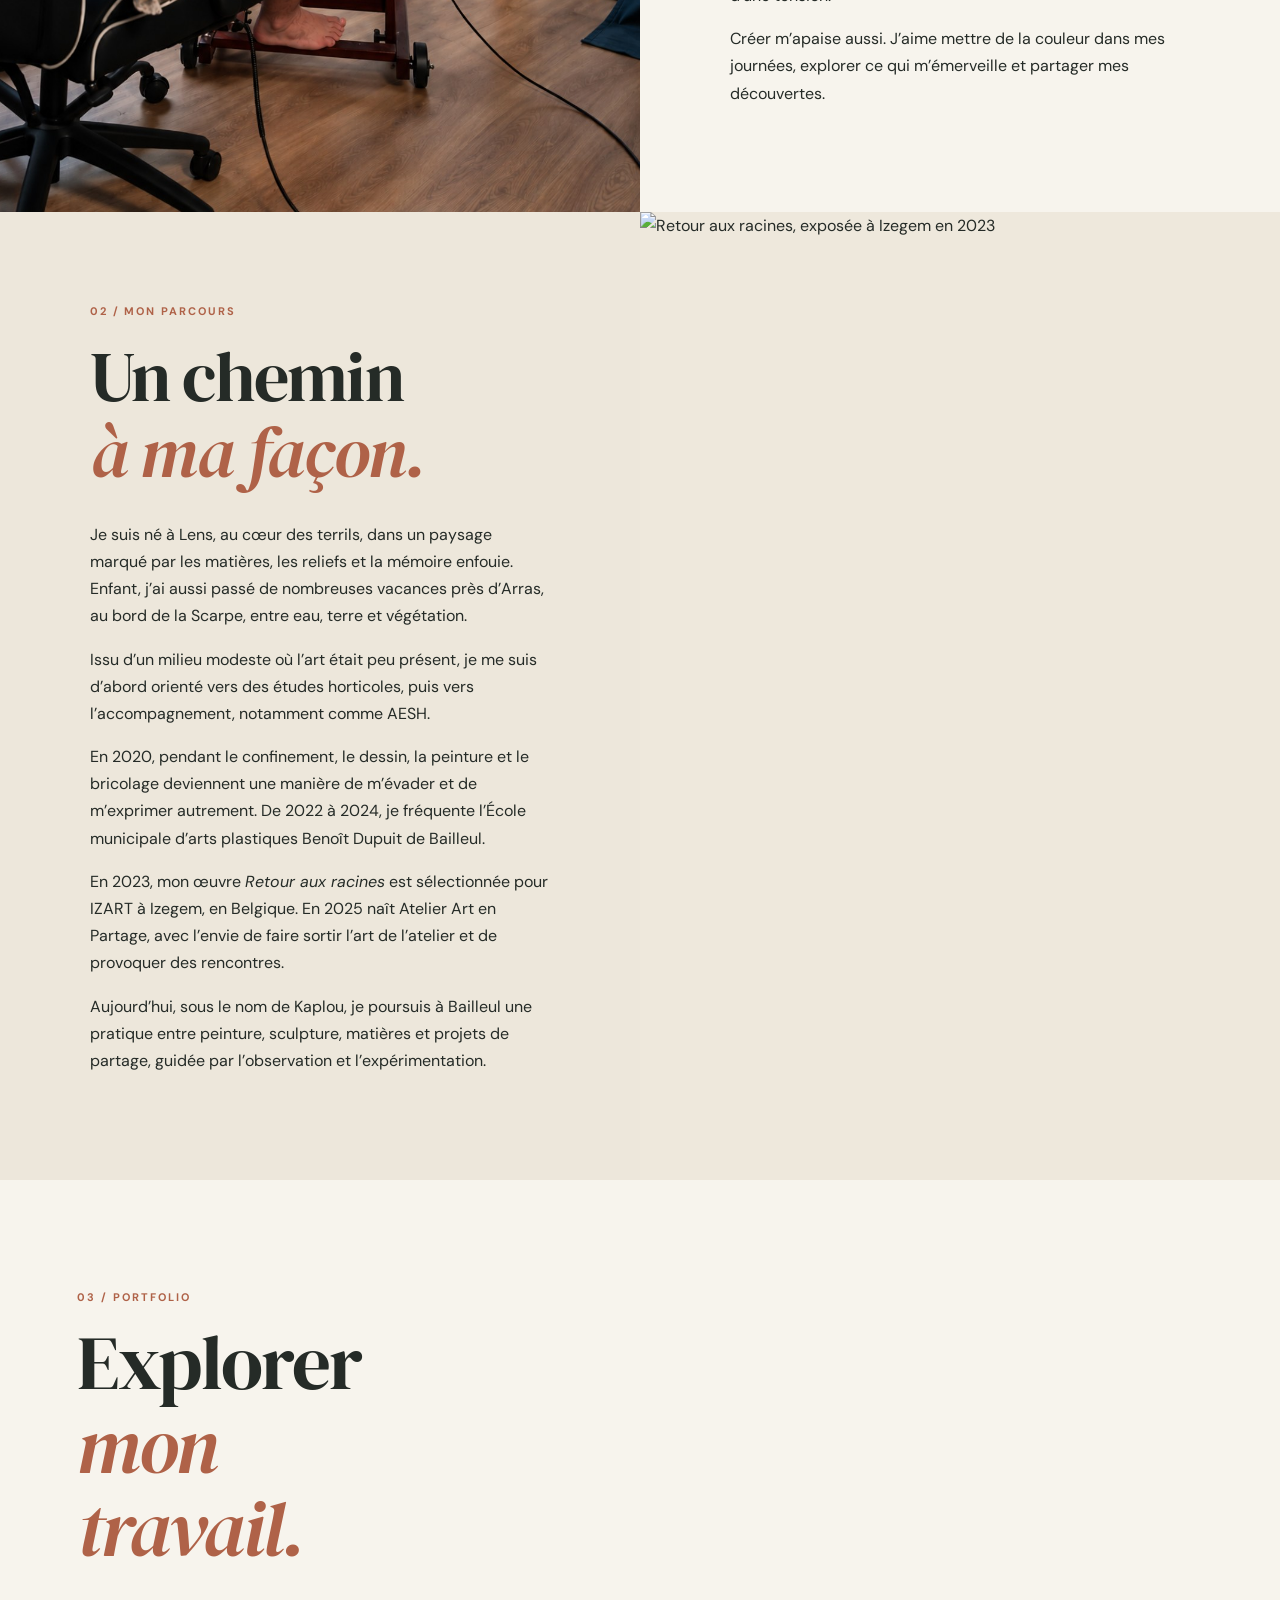
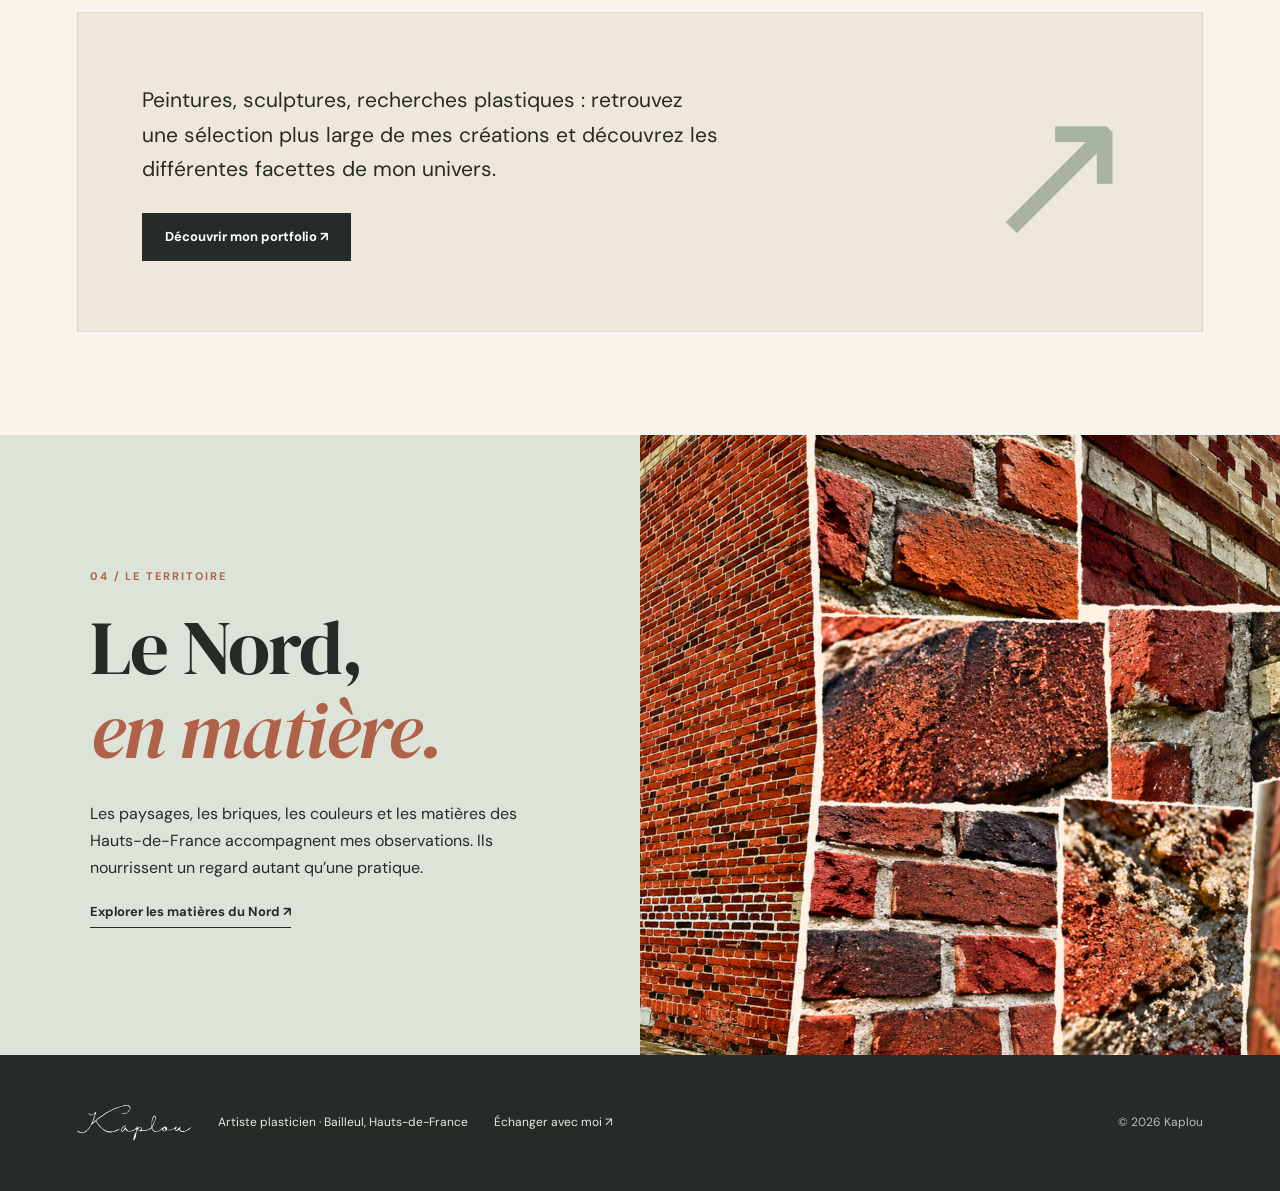
==== commit e3bf8300: "Afficher le montage de briques fourni par Kaplou dans Le territoire" ====
--- a/artiste.html
+++ b/artiste.html
@@ -1 +1 @@
-<!doctype html><html lang="fr"><head><meta charset="utf-8"><meta name="viewport" content="width=device-width,initial-scale=1"><meta name="theme-color" content="#f7f4ed"><meta name="description" content="Peintures, sculptures et recherches artistiques de Kaplou, artiste plasticien à Bailleul."><title>L’artiste | Kaplou</title><link rel="preconnect" href="https://fonts.googleapis.com"><link rel="preconnect" href="https://fonts.gstatic.com" crossorigin><link href="https://fonts.googleapis.com/css2?family=DM+Sans:wght@400;500;600;700&family=DM+Serif+Display:ital@0;1&display=swap" rel="stylesheet"><link rel="stylesheet" href="style.css?v=20261014d"></head><body><header class="header"><a class="brand" href="index.html" aria-label="Kaplou, accueil"><img src="images/kaplou-signature.svg" alt="Kaplou"></a><button class="menu-toggle" aria-label="Ouvrir le menu" aria-controls="menu" aria-expanded="false"><span></span><span></span></button><nav class="nav" id="menu" aria-label="Navigation principale"><a  href="index.html">Accueil</a><a  href="oeuvres.html">Œuvres disponibles</a><a aria-current="page" href="artiste.html">L’artiste</a><a  href="carnet.html">Carnet d’atelier</a><a  href="index.html#contact">Contact</a></nav></header><main id="main"><section class="page-intro"><span class="overline">L’artiste / Portrait</span><h1>Observer.<br><em>Ressentir.</em> Créer.</h1><p>Je crée pour partager, explorer et donner forme à ce qui m’émerveille : le vivant, la matière et les couleurs.</p><p>À Bailleul, je développe une pratique entre peinture, sculpture et recherches plastiques, au sein de mon Atelier Art en Partage.</p></section><div class="subnav"><a href="#demarche">Ma démarche</a><a href="#parcours">Mon parcours</a><a href="#portfolio">Portfolio</a><a href="#territoire">Le territoire</a></div><section class="editorial" id="demarche"><div class="editorial-photo"><img loading="lazy" src="images/Kaplou%20Atelier%2004%20oct.%202026%2C%2009_33_46.png" alt="À l’atelier"></div><div class="editorial-text"><span class="overline">01 / Ma démarche</span><h2>Créer pour<br><em>raconter autrement.</em></h2><p>« Mes créations me permettent de communiquer autrement que par les écrits, la parole. »</p><p>Je peins d’abord pour raconter autrement. Les regards créent une présence. Ils sont souvent le premier point de rencontre avec l’œuvre. Les corps dansent, combattent, chutent, résistent ou se transforment.</p><p>Les matières, progressivement, quittent la seule surface. Papier, collage, argile, fibres ou éléments naturels prolongent l’image et la font parfois basculer vers le volume. Mes figures deviennent alors les supports d’une émotion, d’une histoire ou d’une tension.</p><p>Créer m’apaise aussi. J’aime mettre de la couleur dans mes journées, explorer ce qui m’émerveille et partager mes découvertes.</p></div></section><section class="editorial reverse" id="parcours"><div class="editorial-photo"><img loading="lazy" src="https://raw.githubusercontent.com/kaplou/Atelier-Art-en-partage/main/images/portfolio/retour-aux-racines-expo.jpg" alt="Retour aux racines, exposée à Izegem en 2023"></div><div class="editorial-text"><span class="overline">02 / Mon parcours</span><h2>Un chemin<br><em>à ma façon.</em></h2><p>Je suis né à Lens, au cœur des terrils, dans un paysage marqué par les matières, les reliefs et la mémoire enfouie. Enfant, j’ai aussi passé de nombreuses vacances près d’Arras, au bord de la Scarpe, entre eau, terre et végétation.</p><p>Issu d’un milieu modeste où l’art était peu présent, je me suis d’abord orienté vers des études horticoles, puis vers l’accompagnement, notamment comme AESH.</p><p>En 2020, pendant le confinement, le dessin, la peinture et le bricolage deviennent une manière de m’évader et de m’exprimer autrement. De 2022 à 2024, je fréquente l’École municipale d’arts plastiques Benoît Dupuit de Bailleul.</p><p>En 2023, mon œuvre <em>Retour aux racines</em> est sélectionnée pour IZART à Izegem, en Belgique. En 2025 naît Atelier Art en Partage, avec l’envie de faire sortir l’art de l’atelier et de provoquer des rencontres.</p><p>Aujourd’hui, sous le nom de Kaplou, je poursuis à Bailleul une pratique entre peinture, sculpture, matières et projets de partage, guidée par l’observation et l’expérimentation.</p></div></section><section class="section compact" id="portfolio"><div class="section-head"><div><span class="overline">03 / Portfolio</span><h2>Explorer <em>mon travail.</em></h2></div></div><div class="portfolio-external"><div><p>Peintures, sculptures, recherches plastiques : retrouvez une sélection plus large de mes créations et découvrez les différentes facettes de mon univers.</p><a class="button" href="https://atelierartenpartage.fr/" target="_blank" rel="noopener noreferrer">Découvrir mon portfolio ↗</a></div><span class="portfolio-external-mark" aria-hidden="true">↗</span></div></section><section class="territory" id="territoire"><div><span class="overline">04 / Le territoire</span><h2>Le Nord,<br><em>en matière.</em></h2><p>Les paysages, les briques, les couleurs et les matières des Hauts-de-France accompagnent mes observations. Ils nourrissent un regard autant qu’une pratique.</p><a class="text-link" href="recherche.html?id=brique">Explorer les matières du Nord ↗</a></div><img loading="lazy" src="images/Mur%20de%20carreaux%20verts%20%C3%A9maill%C3%A9s.png" alt="Carreaux verts émaillés, texture et matière"></section></main><footer class="footer"><a href="index.html" aria-label="Retour à l’accueil"><img src="images/kaplou-signature.svg" alt="Kaplou"></a><p>Artiste plasticien · Bailleul, Hauts-de-France</p><a href="index.html#contact">Échanger avec moi ↗</a><small>© <span data-year></span> Kaplou</small></footer><script src="script.js?v=20261014d" defer></script></body></html>+<!doctype html><html lang="fr"><head><meta charset="utf-8"><meta name="viewport" content="width=device-width,initial-scale=1"><meta name="theme-color" content="#f7f4ed"><meta name="description" content="Peintures, sculptures et recherches artistiques de Kaplou, artiste plasticien à Bailleul."><title>L’artiste | Kaplou</title><link rel="preconnect" href="https://fonts.googleapis.com"><link rel="preconnect" href="https://fonts.gstatic.com" crossorigin><link href="https://fonts.googleapis.com/css2?family=DM+Sans:wght@400;500;600;700&family=DM+Serif+Display:ital@0;1&display=swap" rel="stylesheet"><link rel="stylesheet" href="style.css?v=20261014d"></head><body><header class="header"><a class="brand" href="index.html" aria-label="Kaplou, accueil"><img src="images/kaplou-signature.svg" alt="Kaplou"></a><button class="menu-toggle" aria-label="Ouvrir le menu" aria-controls="menu" aria-expanded="false"><span></span><span></span></button><nav class="nav" id="menu" aria-label="Navigation principale"><a  href="index.html">Accueil</a><a  href="oeuvres.html">Œuvres disponibles</a><a aria-current="page" href="artiste.html">L’artiste</a><a  href="carnet.html">Carnet d’atelier</a><a  href="index.html#contact">Contact</a></nav></header><main id="main"><section class="page-intro"><span class="overline">L’artiste / Portrait</span><h1>Observer.<br><em>Ressentir.</em> Créer.</h1><p>Je crée pour partager, explorer et donner forme à ce qui m’émerveille : le vivant, la matière et les couleurs.</p><p>À Bailleul, je développe une pratique entre peinture, sculpture et recherches plastiques, au sein de mon Atelier Art en Partage.</p></section><div class="subnav"><a href="#demarche">Ma démarche</a><a href="#parcours">Mon parcours</a><a href="#portfolio">Portfolio</a><a href="#territoire">Le territoire</a></div><section class="editorial" id="demarche"><div class="editorial-photo"><img loading="lazy" src="images/Kaplou%20Atelier%2004%20oct.%202026%2C%2009_33_46.png" alt="À l’atelier"></div><div class="editorial-text"><span class="overline">01 / Ma démarche</span><h2>Créer pour<br><em>raconter autrement.</em></h2><p>« Mes créations me permettent de communiquer autrement que par les écrits, la parole. »</p><p>Je peins d’abord pour raconter autrement. Les regards créent une présence. Ils sont souvent le premier point de rencontre avec l’œuvre. Les corps dansent, combattent, chutent, résistent ou se transforment.</p><p>Les matières, progressivement, quittent la seule surface. Papier, collage, argile, fibres ou éléments naturels prolongent l’image et la font parfois basculer vers le volume. Mes figures deviennent alors les supports d’une émotion, d’une histoire ou d’une tension.</p><p>Créer m’apaise aussi. J’aime mettre de la couleur dans mes journées, explorer ce qui m’émerveille et partager mes découvertes.</p></div></section><section class="editorial reverse" id="parcours"><div class="editorial-photo"><img loading="lazy" src="https://raw.githubusercontent.com/kaplou/Atelier-Art-en-partage/main/images/portfolio/retour-aux-racines-expo.jpg" alt="Retour aux racines, exposée à Izegem en 2023"></div><div class="editorial-text"><span class="overline">02 / Mon parcours</span><h2>Un chemin<br><em>à ma façon.</em></h2><p>Je suis né à Lens, au cœur des terrils, dans un paysage marqué par les matières, les reliefs et la mémoire enfouie. Enfant, j’ai aussi passé de nombreuses vacances près d’Arras, au bord de la Scarpe, entre eau, terre et végétation.</p><p>Issu d’un milieu modeste où l’art était peu présent, je me suis d’abord orienté vers des études horticoles, puis vers l’accompagnement, notamment comme AESH.</p><p>En 2020, pendant le confinement, le dessin, la peinture et le bricolage deviennent une manière de m’évader et de m’exprimer autrement. De 2022 à 2024, je fréquente l’École municipale d’arts plastiques Benoît Dupuit de Bailleul.</p><p>En 2023, mon œuvre <em>Retour aux racines</em> est sélectionnée pour IZART à Izegem, en Belgique. En 2025 naît Atelier Art en Partage, avec l’envie de faire sortir l’art de l’atelier et de provoquer des rencontres.</p><p>Aujourd’hui, sous le nom de Kaplou, je poursuis à Bailleul une pratique entre peinture, sculpture, matières et projets de partage, guidée par l’observation et l’expérimentation.</p></div></section><section class="section compact" id="portfolio"><div class="section-head"><div><span class="overline">03 / Portfolio</span><h2>Explorer <em>mon travail.</em></h2></div></div><div class="portfolio-external"><div><p>Peintures, sculptures, recherches plastiques : retrouvez une sélection plus large de mes créations et découvrez les différentes facettes de mon univers.</p><a class="button" href="https://atelierartenpartage.fr/" target="_blank" rel="noopener noreferrer">Découvrir mon portfolio ↗</a></div><span class="portfolio-external-mark" aria-hidden="true">↗</span></div></section><section class="territory" id="territoire"><div><span class="overline">04 / Le territoire</span><h2>Le Nord,<br><em>en matière.</em></h2><p>Les paysages, les briques, les couleurs et les matières des Hauts-de-France accompagnent mes observations. Ils nourrissent un regard autant qu’une pratique.</p><a class="text-link" href="recherche.html?id=brique">Explorer les matières du Nord ↗</a></div><img loading="lazy" src="Design%20sans%20titre%20(1).png" alt="Montage photographique de briques du Nord : textures, couleurs et détails de la matière"></section></main><footer class="footer"><a href="index.html" aria-label="Retour à l’accueil"><img src="images/kaplou-signature.svg" alt="Kaplou"></a><p>Artiste plasticien · Bailleul, Hauts-de-France</p><a href="index.html#contact">Échanger avec moi ↗</a><small>© <span data-year></span> Kaplou</small></footer><script src="script.js?v=20261014d" defer></script></body></html>
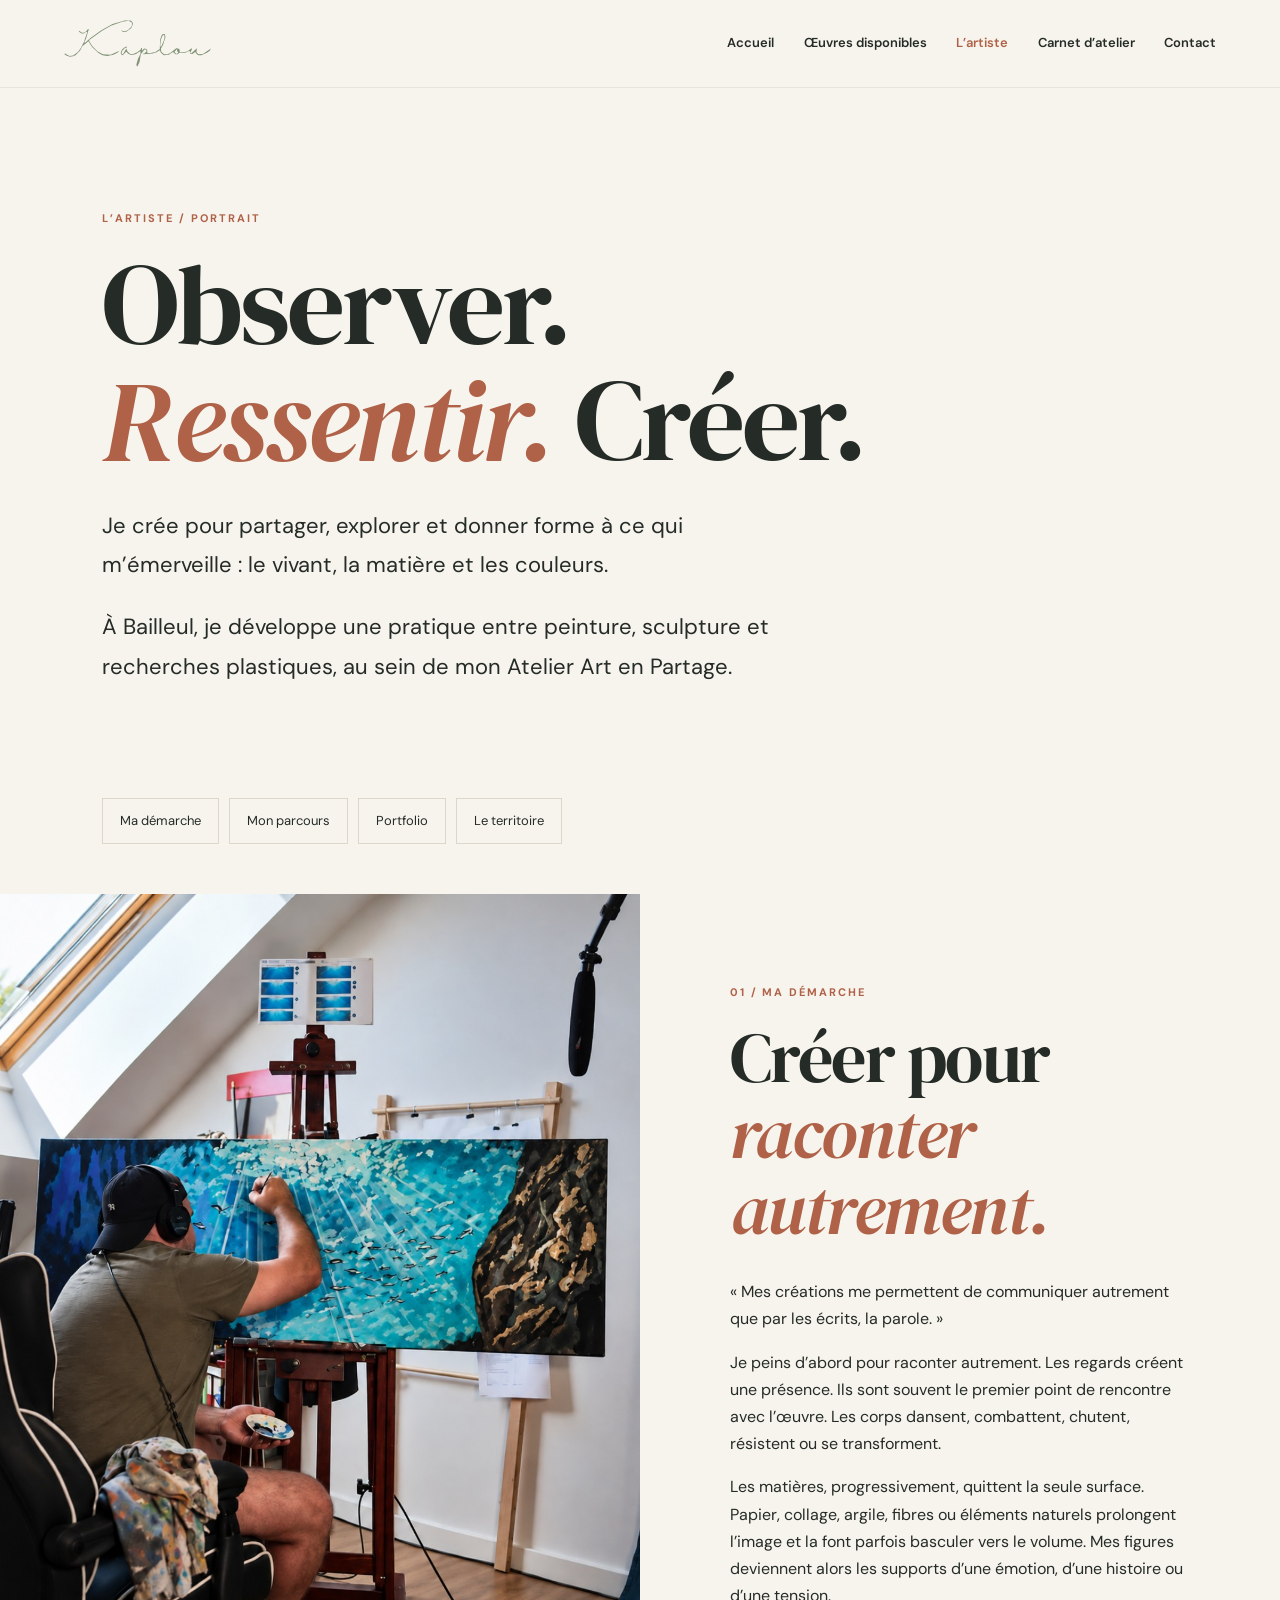
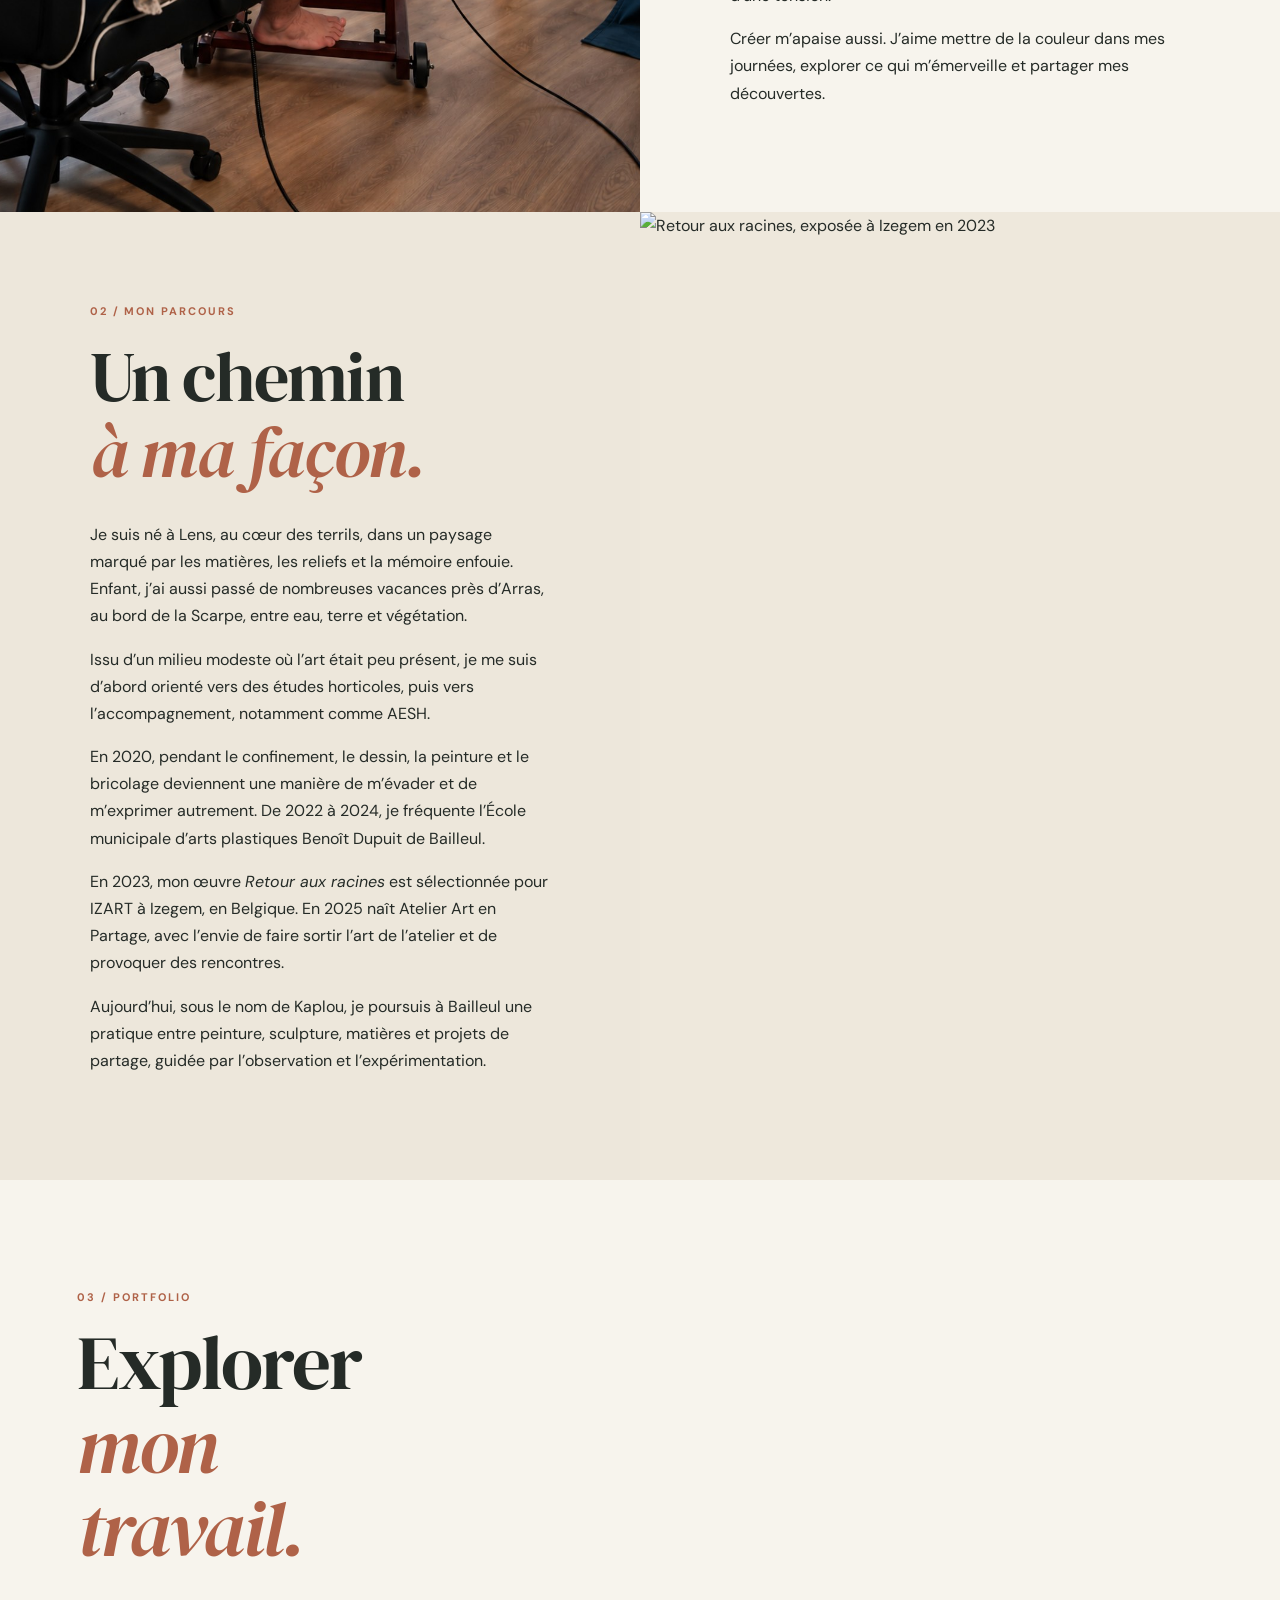
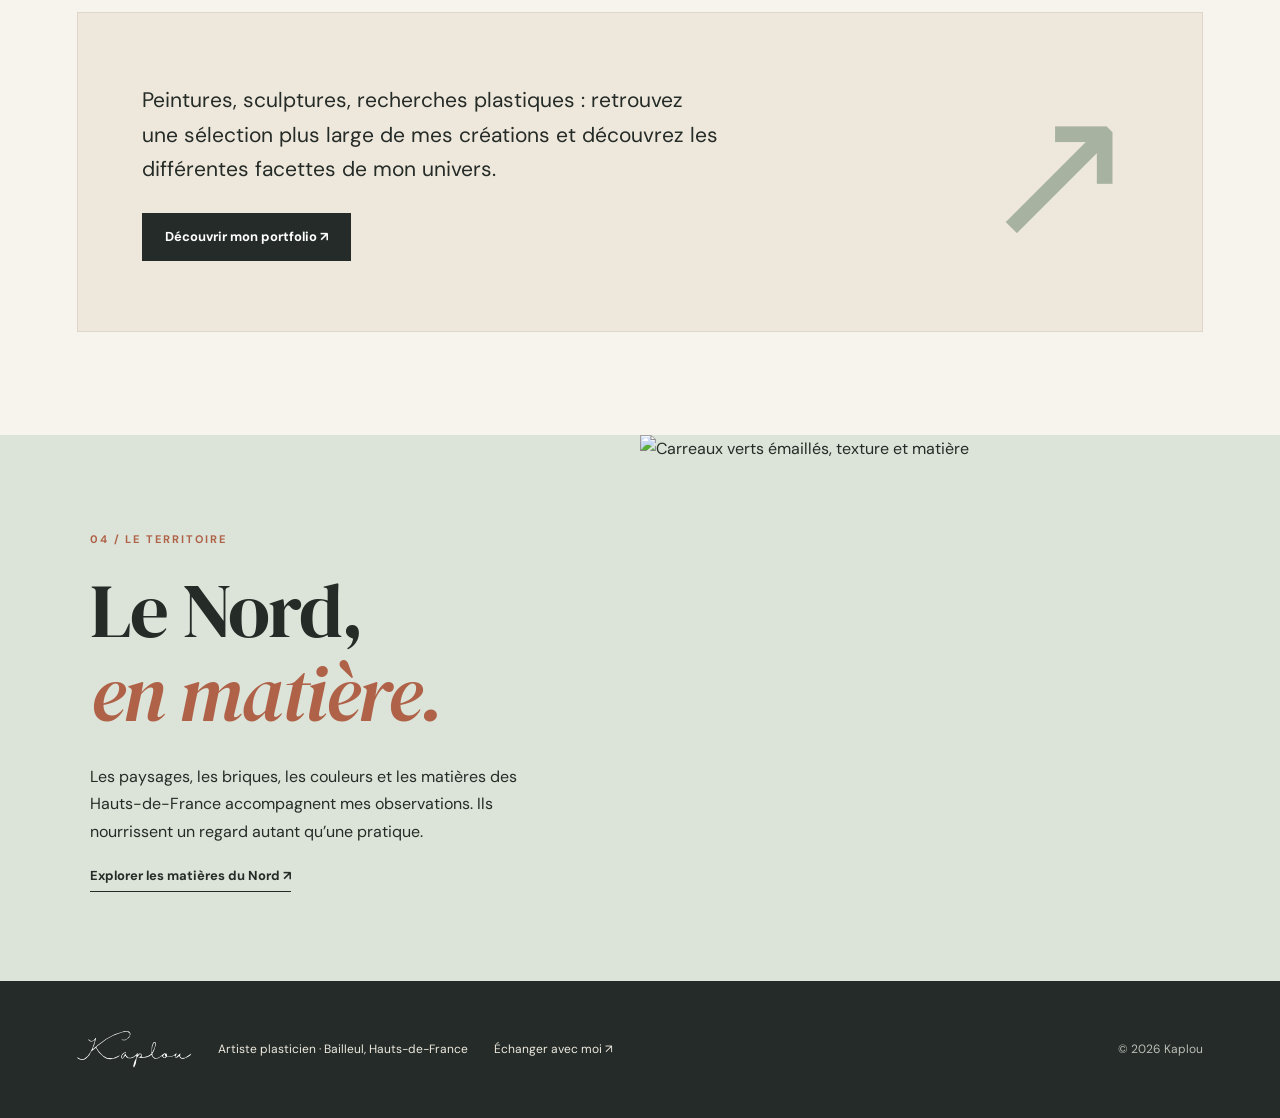
==== commit a1db4840: "Placer le montage de briques dans la recherche La brique du Nord" ====
--- a/artiste.html
+++ b/artiste.html
@@ -1 +1 @@
-<!doctype html><html lang="fr"><head><meta charset="utf-8"><meta name="viewport" content="width=device-width,initial-scale=1"><meta name="theme-color" content="#f7f4ed"><meta name="description" content="Peintures, sculptures et recherches artistiques de Kaplou, artiste plasticien à Bailleul."><title>L’artiste | Kaplou</title><link rel="preconnect" href="https://fonts.googleapis.com"><link rel="preconnect" href="https://fonts.gstatic.com" crossorigin><link href="https://fonts.googleapis.com/css2?family=DM+Sans:wght@400;500;600;700&family=DM+Serif+Display:ital@0;1&display=swap" rel="stylesheet"><link rel="stylesheet" href="style.css?v=20261014d"></head><body><header class="header"><a class="brand" href="index.html" aria-label="Kaplou, accueil"><img src="images/kaplou-signature.svg" alt="Kaplou"></a><button class="menu-toggle" aria-label="Ouvrir le menu" aria-controls="menu" aria-expanded="false"><span></span><span></span></button><nav class="nav" id="menu" aria-label="Navigation principale"><a  href="index.html">Accueil</a><a  href="oeuvres.html">Œuvres disponibles</a><a aria-current="page" href="artiste.html">L’artiste</a><a  href="carnet.html">Carnet d’atelier</a><a  href="index.html#contact">Contact</a></nav></header><main id="main"><section class="page-intro"><span class="overline">L’artiste / Portrait</span><h1>Observer.<br><em>Ressentir.</em> Créer.</h1><p>Je crée pour partager, explorer et donner forme à ce qui m’émerveille : le vivant, la matière et les couleurs.</p><p>À Bailleul, je développe une pratique entre peinture, sculpture et recherches plastiques, au sein de mon Atelier Art en Partage.</p></section><div class="subnav"><a href="#demarche">Ma démarche</a><a href="#parcours">Mon parcours</a><a href="#portfolio">Portfolio</a><a href="#territoire">Le territoire</a></div><section class="editorial" id="demarche"><div class="editorial-photo"><img loading="lazy" src="images/Kaplou%20Atelier%2004%20oct.%202026%2C%2009_33_46.png" alt="À l’atelier"></div><div class="editorial-text"><span class="overline">01 / Ma démarche</span><h2>Créer pour<br><em>raconter autrement.</em></h2><p>« Mes créations me permettent de communiquer autrement que par les écrits, la parole. »</p><p>Je peins d’abord pour raconter autrement. Les regards créent une présence. Ils sont souvent le premier point de rencontre avec l’œuvre. Les corps dansent, combattent, chutent, résistent ou se transforment.</p><p>Les matières, progressivement, quittent la seule surface. Papier, collage, argile, fibres ou éléments naturels prolongent l’image et la font parfois basculer vers le volume. Mes figures deviennent alors les supports d’une émotion, d’une histoire ou d’une tension.</p><p>Créer m’apaise aussi. J’aime mettre de la couleur dans mes journées, explorer ce qui m’émerveille et partager mes découvertes.</p></div></section><section class="editorial reverse" id="parcours"><div class="editorial-photo"><img loading="lazy" src="https://raw.githubusercontent.com/kaplou/Atelier-Art-en-partage/main/images/portfolio/retour-aux-racines-expo.jpg" alt="Retour aux racines, exposée à Izegem en 2023"></div><div class="editorial-text"><span class="overline">02 / Mon parcours</span><h2>Un chemin<br><em>à ma façon.</em></h2><p>Je suis né à Lens, au cœur des terrils, dans un paysage marqué par les matières, les reliefs et la mémoire enfouie. Enfant, j’ai aussi passé de nombreuses vacances près d’Arras, au bord de la Scarpe, entre eau, terre et végétation.</p><p>Issu d’un milieu modeste où l’art était peu présent, je me suis d’abord orienté vers des études horticoles, puis vers l’accompagnement, notamment comme AESH.</p><p>En 2020, pendant le confinement, le dessin, la peinture et le bricolage deviennent une manière de m’évader et de m’exprimer autrement. De 2022 à 2024, je fréquente l’École municipale d’arts plastiques Benoît Dupuit de Bailleul.</p><p>En 2023, mon œuvre <em>Retour aux racines</em> est sélectionnée pour IZART à Izegem, en Belgique. En 2025 naît Atelier Art en Partage, avec l’envie de faire sortir l’art de l’atelier et de provoquer des rencontres.</p><p>Aujourd’hui, sous le nom de Kaplou, je poursuis à Bailleul une pratique entre peinture, sculpture, matières et projets de partage, guidée par l’observation et l’expérimentation.</p></div></section><section class="section compact" id="portfolio"><div class="section-head"><div><span class="overline">03 / Portfolio</span><h2>Explorer <em>mon travail.</em></h2></div></div><div class="portfolio-external"><div><p>Peintures, sculptures, recherches plastiques : retrouvez une sélection plus large de mes créations et découvrez les différentes facettes de mon univers.</p><a class="button" href="https://atelierartenpartage.fr/" target="_blank" rel="noopener noreferrer">Découvrir mon portfolio ↗</a></div><span class="portfolio-external-mark" aria-hidden="true">↗</span></div></section><section class="territory" id="territoire"><div><span class="overline">04 / Le territoire</span><h2>Le Nord,<br><em>en matière.</em></h2><p>Les paysages, les briques, les couleurs et les matières des Hauts-de-France accompagnent mes observations. Ils nourrissent un regard autant qu’une pratique.</p><a class="text-link" href="recherche.html?id=brique">Explorer les matières du Nord ↗</a></div><img loading="lazy" src="Design%20sans%20titre%20(1).png" alt="Montage photographique de briques du Nord : textures, couleurs et détails de la matière"></section></main><footer class="footer"><a href="index.html" aria-label="Retour à l’accueil"><img src="images/kaplou-signature.svg" alt="Kaplou"></a><p>Artiste plasticien · Bailleul, Hauts-de-France</p><a href="index.html#contact">Échanger avec moi ↗</a><small>© <span data-year></span> Kaplou</small></footer><script src="script.js?v=20261014d" defer></script></body></html>+<!doctype html><html lang="fr"><head><meta charset="utf-8"><meta name="viewport" content="width=device-width,initial-scale=1"><meta name="theme-color" content="#f7f4ed"><meta name="description" content="Peintures, sculptures et recherches artistiques de Kaplou, artiste plasticien à Bailleul."><title>L’artiste | Kaplou</title><link rel="preconnect" href="https://fonts.googleapis.com"><link rel="preconnect" href="https://fonts.gstatic.com" crossorigin><link href="https://fonts.googleapis.com/css2?family=DM+Sans:wght@400;500;600;700&family=DM+Serif+Display:ital@0;1&display=swap" rel="stylesheet"><link rel="stylesheet" href="style.css?v=20261014d"></head><body><header class="header"><a class="brand" href="index.html" aria-label="Kaplou, accueil"><img src="images/kaplou-signature.svg" alt="Kaplou"></a><button class="menu-toggle" aria-label="Ouvrir le menu" aria-controls="menu" aria-expanded="false"><span></span><span></span></button><nav class="nav" id="menu" aria-label="Navigation principale"><a  href="index.html">Accueil</a><a  href="oeuvres.html">Œuvres disponibles</a><a aria-current="page" href="artiste.html">L’artiste</a><a  href="carnet.html">Carnet d’atelier</a><a  href="index.html#contact">Contact</a></nav></header><main id="main"><section class="page-intro"><span class="overline">L’artiste / Portrait</span><h1>Observer.<br><em>Ressentir.</em> Créer.</h1><p>Je crée pour partager, explorer et donner forme à ce qui m’émerveille : le vivant, la matière et les couleurs.</p><p>À Bailleul, je développe une pratique entre peinture, sculpture et recherches plastiques, au sein de mon Atelier Art en Partage.</p></section><div class="subnav"><a href="#demarche">Ma démarche</a><a href="#parcours">Mon parcours</a><a href="#portfolio">Portfolio</a><a href="#territoire">Le territoire</a></div><section class="editorial" id="demarche"><div class="editorial-photo"><img loading="lazy" src="images/Kaplou%20Atelier%2004%20oct.%202026%2C%2009_33_46.png" alt="À l’atelier"></div><div class="editorial-text"><span class="overline">01 / Ma démarche</span><h2>Créer pour<br><em>raconter autrement.</em></h2><p>« Mes créations me permettent de communiquer autrement que par les écrits, la parole. »</p><p>Je peins d’abord pour raconter autrement. Les regards créent une présence. Ils sont souvent le premier point de rencontre avec l’œuvre. Les corps dansent, combattent, chutent, résistent ou se transforment.</p><p>Les matières, progressivement, quittent la seule surface. Papier, collage, argile, fibres ou éléments naturels prolongent l’image et la font parfois basculer vers le volume. Mes figures deviennent alors les supports d’une émotion, d’une histoire ou d’une tension.</p><p>Créer m’apaise aussi. J’aime mettre de la couleur dans mes journées, explorer ce qui m’émerveille et partager mes découvertes.</p></div></section><section class="editorial reverse" id="parcours"><div class="editorial-photo"><img loading="lazy" src="https://raw.githubusercontent.com/kaplou/Atelier-Art-en-partage/main/images/portfolio/retour-aux-racines-expo.jpg" alt="Retour aux racines, exposée à Izegem en 2023"></div><div class="editorial-text"><span class="overline">02 / Mon parcours</span><h2>Un chemin<br><em>à ma façon.</em></h2><p>Je suis né à Lens, au cœur des terrils, dans un paysage marqué par les matières, les reliefs et la mémoire enfouie. Enfant, j’ai aussi passé de nombreuses vacances près d’Arras, au bord de la Scarpe, entre eau, terre et végétation.</p><p>Issu d’un milieu modeste où l’art était peu présent, je me suis d’abord orienté vers des études horticoles, puis vers l’accompagnement, notamment comme AESH.</p><p>En 2020, pendant le confinement, le dessin, la peinture et le bricolage deviennent une manière de m’évader et de m’exprimer autrement. De 2022 à 2024, je fréquente l’École municipale d’arts plastiques Benoît Dupuit de Bailleul.</p><p>En 2023, mon œuvre <em>Retour aux racines</em> est sélectionnée pour IZART à Izegem, en Belgique. En 2025 naît Atelier Art en Partage, avec l’envie de faire sortir l’art de l’atelier et de provoquer des rencontres.</p><p>Aujourd’hui, sous le nom de Kaplou, je poursuis à Bailleul une pratique entre peinture, sculpture, matières et projets de partage, guidée par l’observation et l’expérimentation.</p></div></section><section class="section compact" id="portfolio"><div class="section-head"><div><span class="overline">03 / Portfolio</span><h2>Explorer <em>mon travail.</em></h2></div></div><div class="portfolio-external"><div><p>Peintures, sculptures, recherches plastiques : retrouvez une sélection plus large de mes créations et découvrez les différentes facettes de mon univers.</p><a class="button" href="https://atelierartenpartage.fr/" target="_blank" rel="noopener noreferrer">Découvrir mon portfolio ↗</a></div><span class="portfolio-external-mark" aria-hidden="true">↗</span></div></section><section class="territory" id="territoire"><div><span class="overline">04 / Le territoire</span><h2>Le Nord,<br><em>en matière.</em></h2><p>Les paysages, les briques, les couleurs et les matières des Hauts-de-France accompagnent mes observations. Ils nourrissent un regard autant qu’une pratique.</p><a class="text-link" href="recherche.html?id=brique">Explorer les matières du Nord ↗</a></div><img loading="lazy" src="images/Mur%20de%20carreaux%20verts%20%C3%A9maill%C3%A9s.png" alt="Carreaux verts émaillés, texture et matière"></section></main><footer class="footer"><a href="index.html" aria-label="Retour à l’accueil"><img src="images/kaplou-signature.svg" alt="Kaplou"></a><p>Artiste plasticien · Bailleul, Hauts-de-France</p><a href="index.html#contact">Échanger avec moi ↗</a><small>© <span data-year></span> Kaplou</small></footer><script src="script.js?v=20261014d" defer></script></body></html>
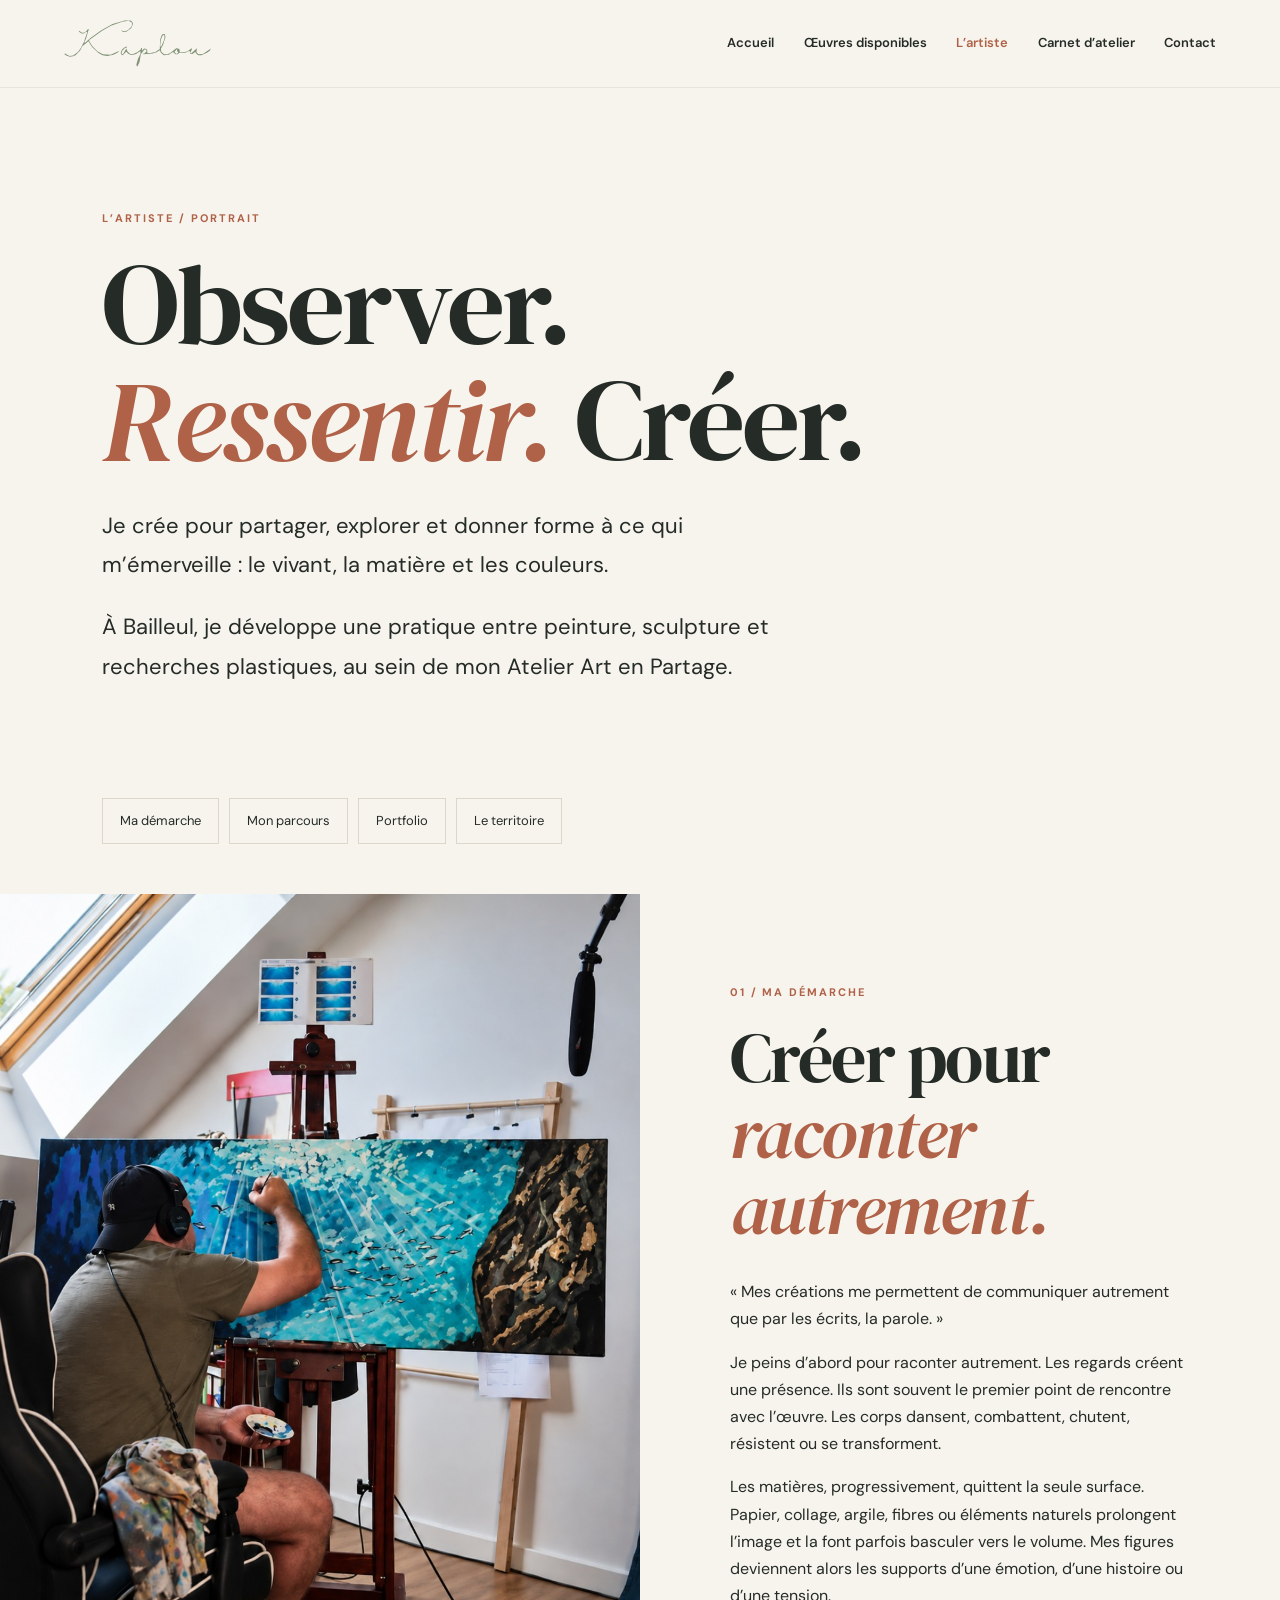
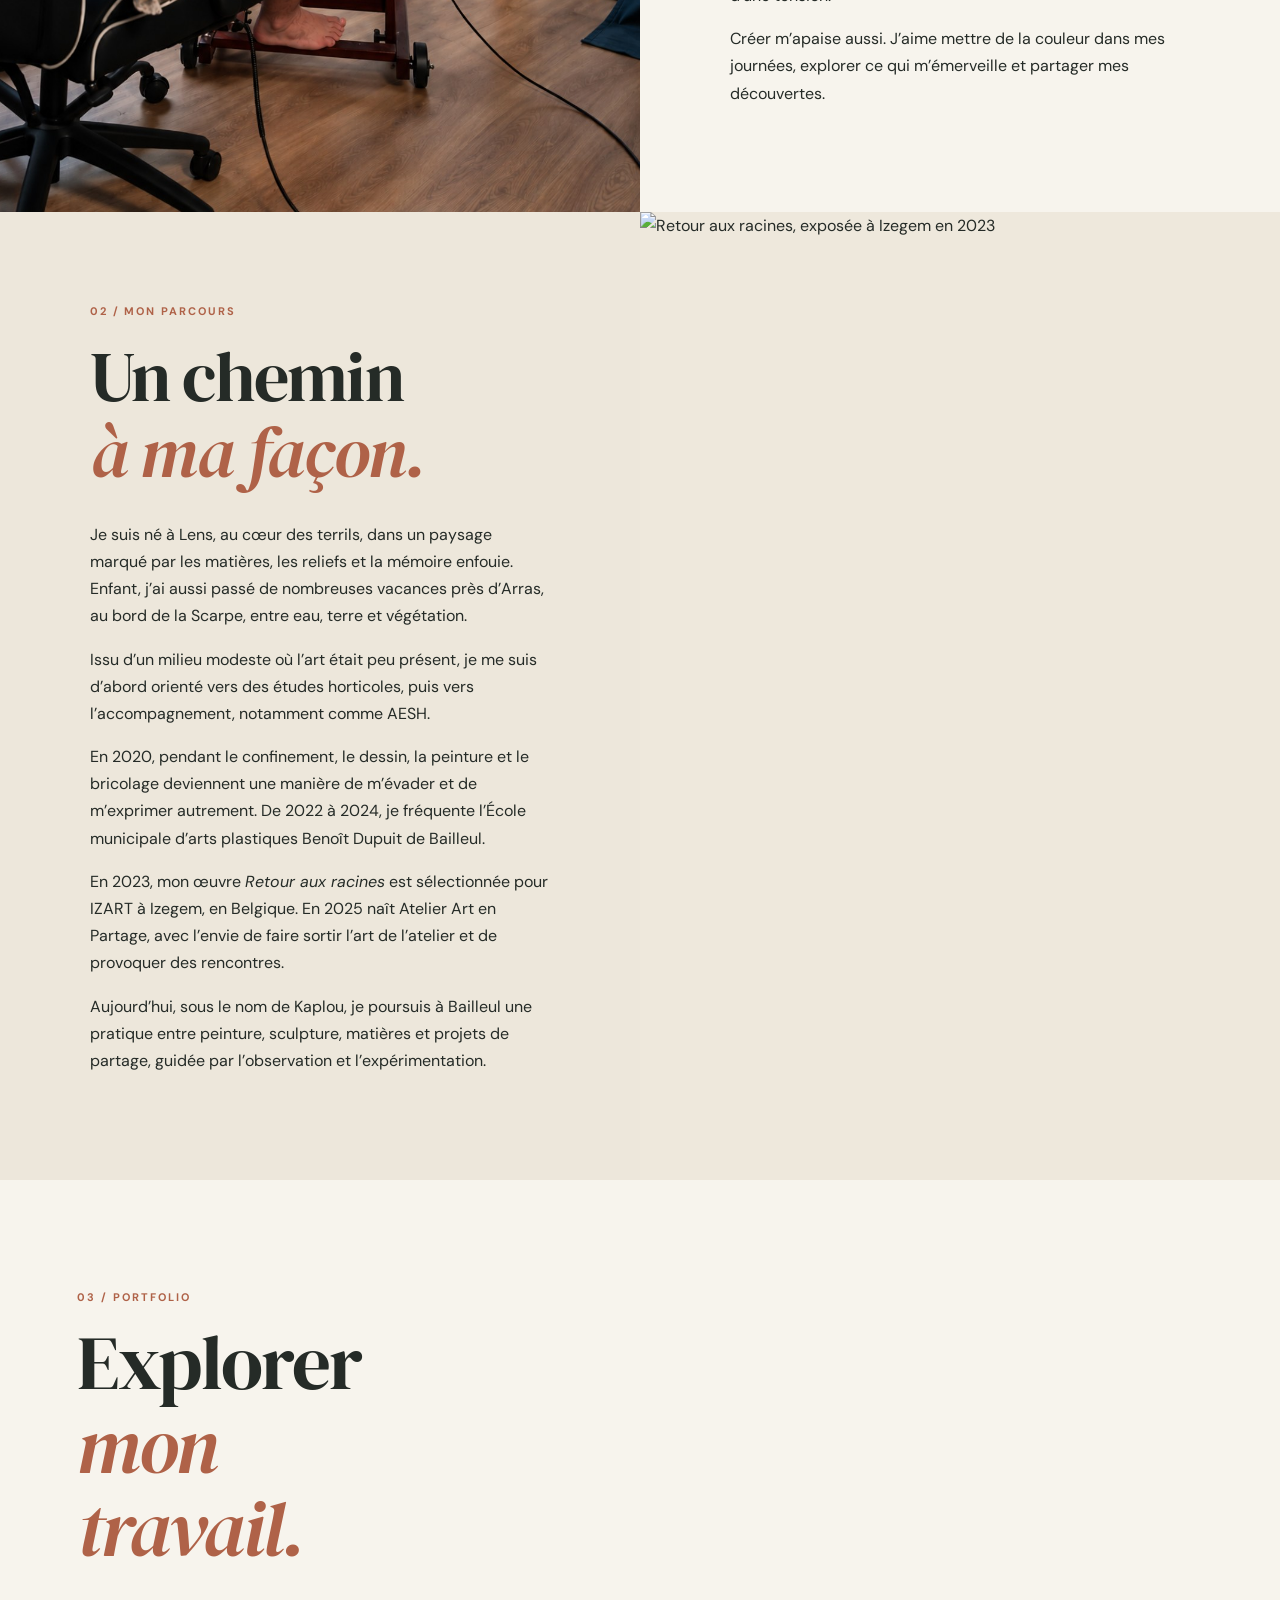
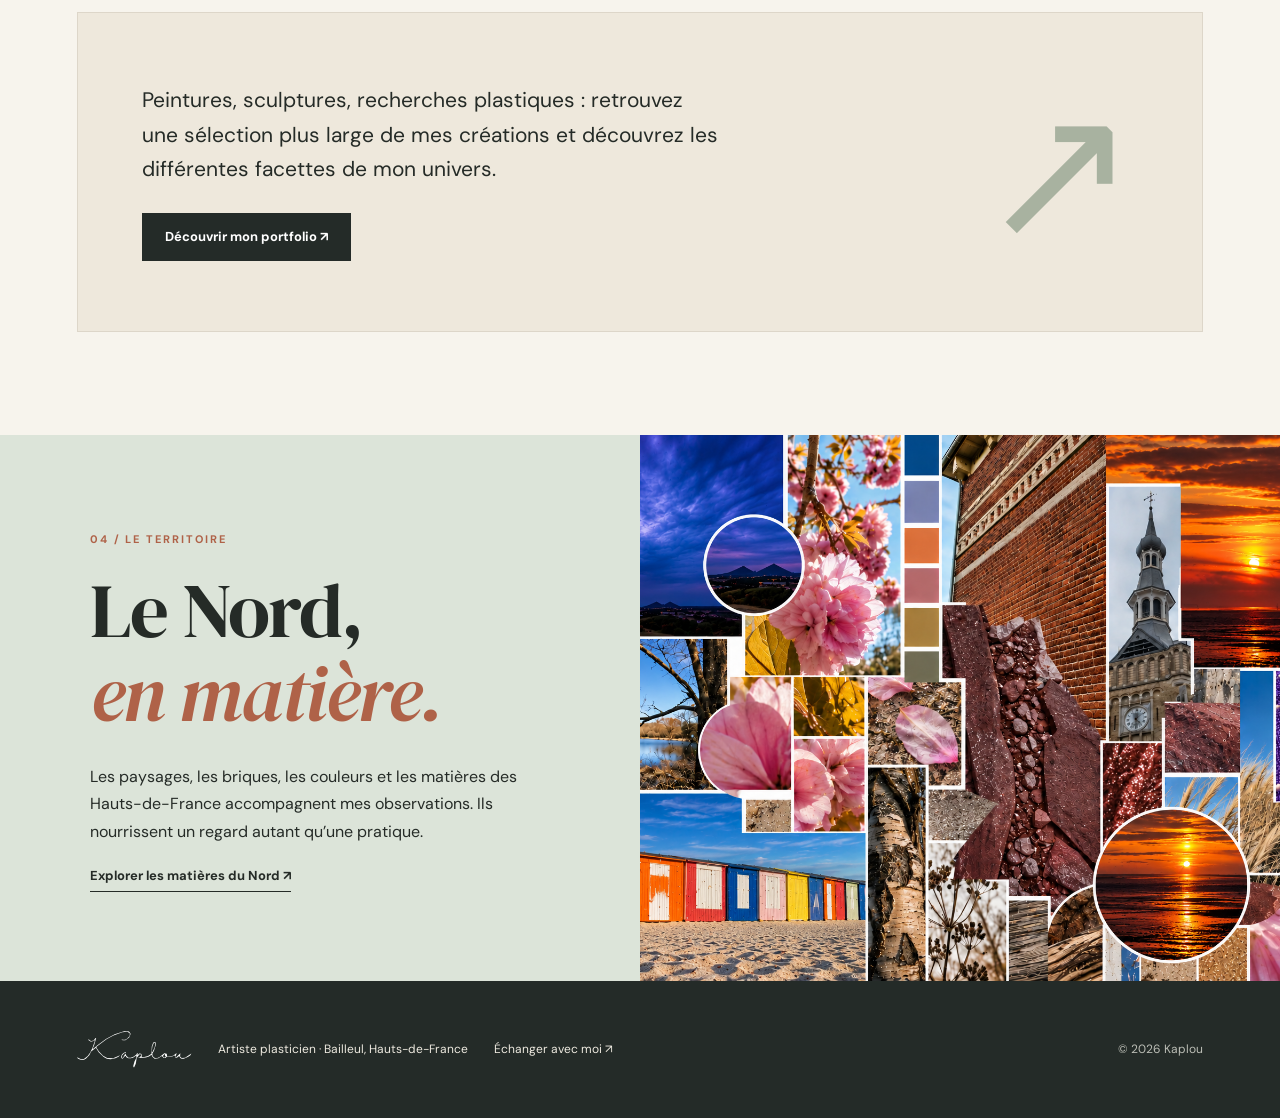
==== commit d0b8f6aa: "Illustrer Le Nord en matière avec le collage photographique ajouté" ====
--- a/artiste.html
+++ b/artiste.html
@@ -1 +1 @@
-<!doctype html><html lang="fr"><head><meta charset="utf-8"><meta name="viewport" content="width=device-width,initial-scale=1"><meta name="theme-color" content="#f7f4ed"><meta name="description" content="Peintures, sculptures et recherches artistiques de Kaplou, artiste plasticien à Bailleul."><title>L’artiste | Kaplou</title><link rel="preconnect" href="https://fonts.googleapis.com"><link rel="preconnect" href="https://fonts.gstatic.com" crossorigin><link href="https://fonts.googleapis.com/css2?family=DM+Sans:wght@400;500;600;700&family=DM+Serif+Display:ital@0;1&display=swap" rel="stylesheet"><link rel="stylesheet" href="style.css?v=20261014d"></head><body><header class="header"><a class="brand" href="index.html" aria-label="Kaplou, accueil"><img src="images/kaplou-signature.svg" alt="Kaplou"></a><button class="menu-toggle" aria-label="Ouvrir le menu" aria-controls="menu" aria-expanded="false"><span></span><span></span></button><nav class="nav" id="menu" aria-label="Navigation principale"><a  href="index.html">Accueil</a><a  href="oeuvres.html">Œuvres disponibles</a><a aria-current="page" href="artiste.html">L’artiste</a><a  href="carnet.html">Carnet d’atelier</a><a  href="index.html#contact">Contact</a></nav></header><main id="main"><section class="page-intro"><span class="overline">L’artiste / Portrait</span><h1>Observer.<br><em>Ressentir.</em> Créer.</h1><p>Je crée pour partager, explorer et donner forme à ce qui m’émerveille : le vivant, la matière et les couleurs.</p><p>À Bailleul, je développe une pratique entre peinture, sculpture et recherches plastiques, au sein de mon Atelier Art en Partage.</p></section><div class="subnav"><a href="#demarche">Ma démarche</a><a href="#parcours">Mon parcours</a><a href="#portfolio">Portfolio</a><a href="#territoire">Le territoire</a></div><section class="editorial" id="demarche"><div class="editorial-photo"><img loading="lazy" src="images/Kaplou%20Atelier%2004%20oct.%202026%2C%2009_33_46.png" alt="À l’atelier"></div><div class="editorial-text"><span class="overline">01 / Ma démarche</span><h2>Créer pour<br><em>raconter autrement.</em></h2><p>« Mes créations me permettent de communiquer autrement que par les écrits, la parole. »</p><p>Je peins d’abord pour raconter autrement. Les regards créent une présence. Ils sont souvent le premier point de rencontre avec l’œuvre. Les corps dansent, combattent, chutent, résistent ou se transforment.</p><p>Les matières, progressivement, quittent la seule surface. Papier, collage, argile, fibres ou éléments naturels prolongent l’image et la font parfois basculer vers le volume. Mes figures deviennent alors les supports d’une émotion, d’une histoire ou d’une tension.</p><p>Créer m’apaise aussi. J’aime mettre de la couleur dans mes journées, explorer ce qui m’émerveille et partager mes découvertes.</p></div></section><section class="editorial reverse" id="parcours"><div class="editorial-photo"><img loading="lazy" src="https://raw.githubusercontent.com/kaplou/Atelier-Art-en-partage/main/images/portfolio/retour-aux-racines-expo.jpg" alt="Retour aux racines, exposée à Izegem en 2023"></div><div class="editorial-text"><span class="overline">02 / Mon parcours</span><h2>Un chemin<br><em>à ma façon.</em></h2><p>Je suis né à Lens, au cœur des terrils, dans un paysage marqué par les matières, les reliefs et la mémoire enfouie. Enfant, j’ai aussi passé de nombreuses vacances près d’Arras, au bord de la Scarpe, entre eau, terre et végétation.</p><p>Issu d’un milieu modeste où l’art était peu présent, je me suis d’abord orienté vers des études horticoles, puis vers l’accompagnement, notamment comme AESH.</p><p>En 2020, pendant le confinement, le dessin, la peinture et le bricolage deviennent une manière de m’évader et de m’exprimer autrement. De 2022 à 2024, je fréquente l’École municipale d’arts plastiques Benoît Dupuit de Bailleul.</p><p>En 2023, mon œuvre <em>Retour aux racines</em> est sélectionnée pour IZART à Izegem, en Belgique. En 2025 naît Atelier Art en Partage, avec l’envie de faire sortir l’art de l’atelier et de provoquer des rencontres.</p><p>Aujourd’hui, sous le nom de Kaplou, je poursuis à Bailleul une pratique entre peinture, sculpture, matières et projets de partage, guidée par l’observation et l’expérimentation.</p></div></section><section class="section compact" id="portfolio"><div class="section-head"><div><span class="overline">03 / Portfolio</span><h2>Explorer <em>mon travail.</em></h2></div></div><div class="portfolio-external"><div><p>Peintures, sculptures, recherches plastiques : retrouvez une sélection plus large de mes créations et découvrez les différentes facettes de mon univers.</p><a class="button" href="https://atelierartenpartage.fr/" target="_blank" rel="noopener noreferrer">Découvrir mon portfolio ↗</a></div><span class="portfolio-external-mark" aria-hidden="true">↗</span></div></section><section class="territory" id="territoire"><div><span class="overline">04 / Le territoire</span><h2>Le Nord,<br><em>en matière.</em></h2><p>Les paysages, les briques, les couleurs et les matières des Hauts-de-France accompagnent mes observations. Ils nourrissent un regard autant qu’une pratique.</p><a class="text-link" href="recherche.html?id=brique">Explorer les matières du Nord ↗</a></div><img loading="lazy" src="images/Mur%20de%20carreaux%20verts%20%C3%A9maill%C3%A9s.png" alt="Carreaux verts émaillés, texture et matière"></section></main><footer class="footer"><a href="index.html" aria-label="Retour à l’accueil"><img src="images/kaplou-signature.svg" alt="Kaplou"></a><p>Artiste plasticien · Bailleul, Hauts-de-France</p><a href="index.html#contact">Échanger avec moi ↗</a><small>© <span data-year></span> Kaplou</small></footer><script src="script.js?v=20261014d" defer></script></body></html>+<!doctype html><html lang="fr"><head><meta charset="utf-8"><meta name="viewport" content="width=device-width,initial-scale=1"><meta name="theme-color" content="#f7f4ed"><meta name="description" content="Peintures, sculptures et recherches artistiques de Kaplou, artiste plasticien à Bailleul."><title>L’artiste | Kaplou</title><link rel="preconnect" href="https://fonts.googleapis.com"><link rel="preconnect" href="https://fonts.gstatic.com" crossorigin><link href="https://fonts.googleapis.com/css2?family=DM+Sans:wght@400;500;600;700&family=DM+Serif+Display:ital@0;1&display=swap" rel="stylesheet"><link rel="stylesheet" href="style.css?v=20261014d"></head><body><header class="header"><a class="brand" href="index.html" aria-label="Kaplou, accueil"><img src="images/kaplou-signature.svg" alt="Kaplou"></a><button class="menu-toggle" aria-label="Ouvrir le menu" aria-controls="menu" aria-expanded="false"><span></span><span></span></button><nav class="nav" id="menu" aria-label="Navigation principale"><a  href="index.html">Accueil</a><a  href="oeuvres.html">Œuvres disponibles</a><a aria-current="page" href="artiste.html">L’artiste</a><a  href="carnet.html">Carnet d’atelier</a><a  href="index.html#contact">Contact</a></nav></header><main id="main"><section class="page-intro"><span class="overline">L’artiste / Portrait</span><h1>Observer.<br><em>Ressentir.</em> Créer.</h1><p>Je crée pour partager, explorer et donner forme à ce qui m’émerveille : le vivant, la matière et les couleurs.</p><p>À Bailleul, je développe une pratique entre peinture, sculpture et recherches plastiques, au sein de mon Atelier Art en Partage.</p></section><div class="subnav"><a href="#demarche">Ma démarche</a><a href="#parcours">Mon parcours</a><a href="#portfolio">Portfolio</a><a href="#territoire">Le territoire</a></div><section class="editorial" id="demarche"><div class="editorial-photo"><img loading="lazy" src="images/Kaplou%20Atelier%2004%20oct.%202026%2C%2009_33_46.png" alt="À l’atelier"></div><div class="editorial-text"><span class="overline">01 / Ma démarche</span><h2>Créer pour<br><em>raconter autrement.</em></h2><p>« Mes créations me permettent de communiquer autrement que par les écrits, la parole. »</p><p>Je peins d’abord pour raconter autrement. Les regards créent une présence. Ils sont souvent le premier point de rencontre avec l’œuvre. Les corps dansent, combattent, chutent, résistent ou se transforment.</p><p>Les matières, progressivement, quittent la seule surface. Papier, collage, argile, fibres ou éléments naturels prolongent l’image et la font parfois basculer vers le volume. Mes figures deviennent alors les supports d’une émotion, d’une histoire ou d’une tension.</p><p>Créer m’apaise aussi. J’aime mettre de la couleur dans mes journées, explorer ce qui m’émerveille et partager mes découvertes.</p></div></section><section class="editorial reverse" id="parcours"><div class="editorial-photo"><img loading="lazy" src="https://raw.githubusercontent.com/kaplou/Atelier-Art-en-partage/main/images/portfolio/retour-aux-racines-expo.jpg" alt="Retour aux racines, exposée à Izegem en 2023"></div><div class="editorial-text"><span class="overline">02 / Mon parcours</span><h2>Un chemin<br><em>à ma façon.</em></h2><p>Je suis né à Lens, au cœur des terrils, dans un paysage marqué par les matières, les reliefs et la mémoire enfouie. Enfant, j’ai aussi passé de nombreuses vacances près d’Arras, au bord de la Scarpe, entre eau, terre et végétation.</p><p>Issu d’un milieu modeste où l’art était peu présent, je me suis d’abord orienté vers des études horticoles, puis vers l’accompagnement, notamment comme AESH.</p><p>En 2020, pendant le confinement, le dessin, la peinture et le bricolage deviennent une manière de m’évader et de m’exprimer autrement. De 2022 à 2024, je fréquente l’École municipale d’arts plastiques Benoît Dupuit de Bailleul.</p><p>En 2023, mon œuvre <em>Retour aux racines</em> est sélectionnée pour IZART à Izegem, en Belgique. En 2025 naît Atelier Art en Partage, avec l’envie de faire sortir l’art de l’atelier et de provoquer des rencontres.</p><p>Aujourd’hui, sous le nom de Kaplou, je poursuis à Bailleul une pratique entre peinture, sculpture, matières et projets de partage, guidée par l’observation et l’expérimentation.</p></div></section><section class="section compact" id="portfolio"><div class="section-head"><div><span class="overline">03 / Portfolio</span><h2>Explorer <em>mon travail.</em></h2></div></div><div class="portfolio-external"><div><p>Peintures, sculptures, recherches plastiques : retrouvez une sélection plus large de mes créations et découvrez les différentes facettes de mon univers.</p><a class="button" href="https://atelierartenpartage.fr/" target="_blank" rel="noopener noreferrer">Découvrir mon portfolio ↗</a></div><span class="portfolio-external-mark" aria-hidden="true">↗</span></div></section><section class="territory" id="territoire"><div><span class="overline">04 / Le territoire</span><h2>Le Nord,<br><em>en matière.</em></h2><p>Les paysages, les briques, les couleurs et les matières des Hauts-de-France accompagnent mes observations. Ils nourrissent un regard autant qu’une pratique.</p><a class="text-link" href="recherche.html?id=brique">Explorer les matières du Nord ↗</a></div><img loading="lazy" src="Collage%20photographique%20de%20paysages%20locaux.png" alt="Composition photographique du Nord : paysages, matières, couleurs et détails"></section></main><footer class="footer"><a href="index.html" aria-label="Retour à l’accueil"><img src="images/kaplou-signature.svg" alt="Kaplou"></a><p>Artiste plasticien · Bailleul, Hauts-de-France</p><a href="index.html#contact">Échanger avec moi ↗</a><small>© <span data-year></span> Kaplou</small></footer><script src="script.js?v=20261014d" defer></script></body></html>
